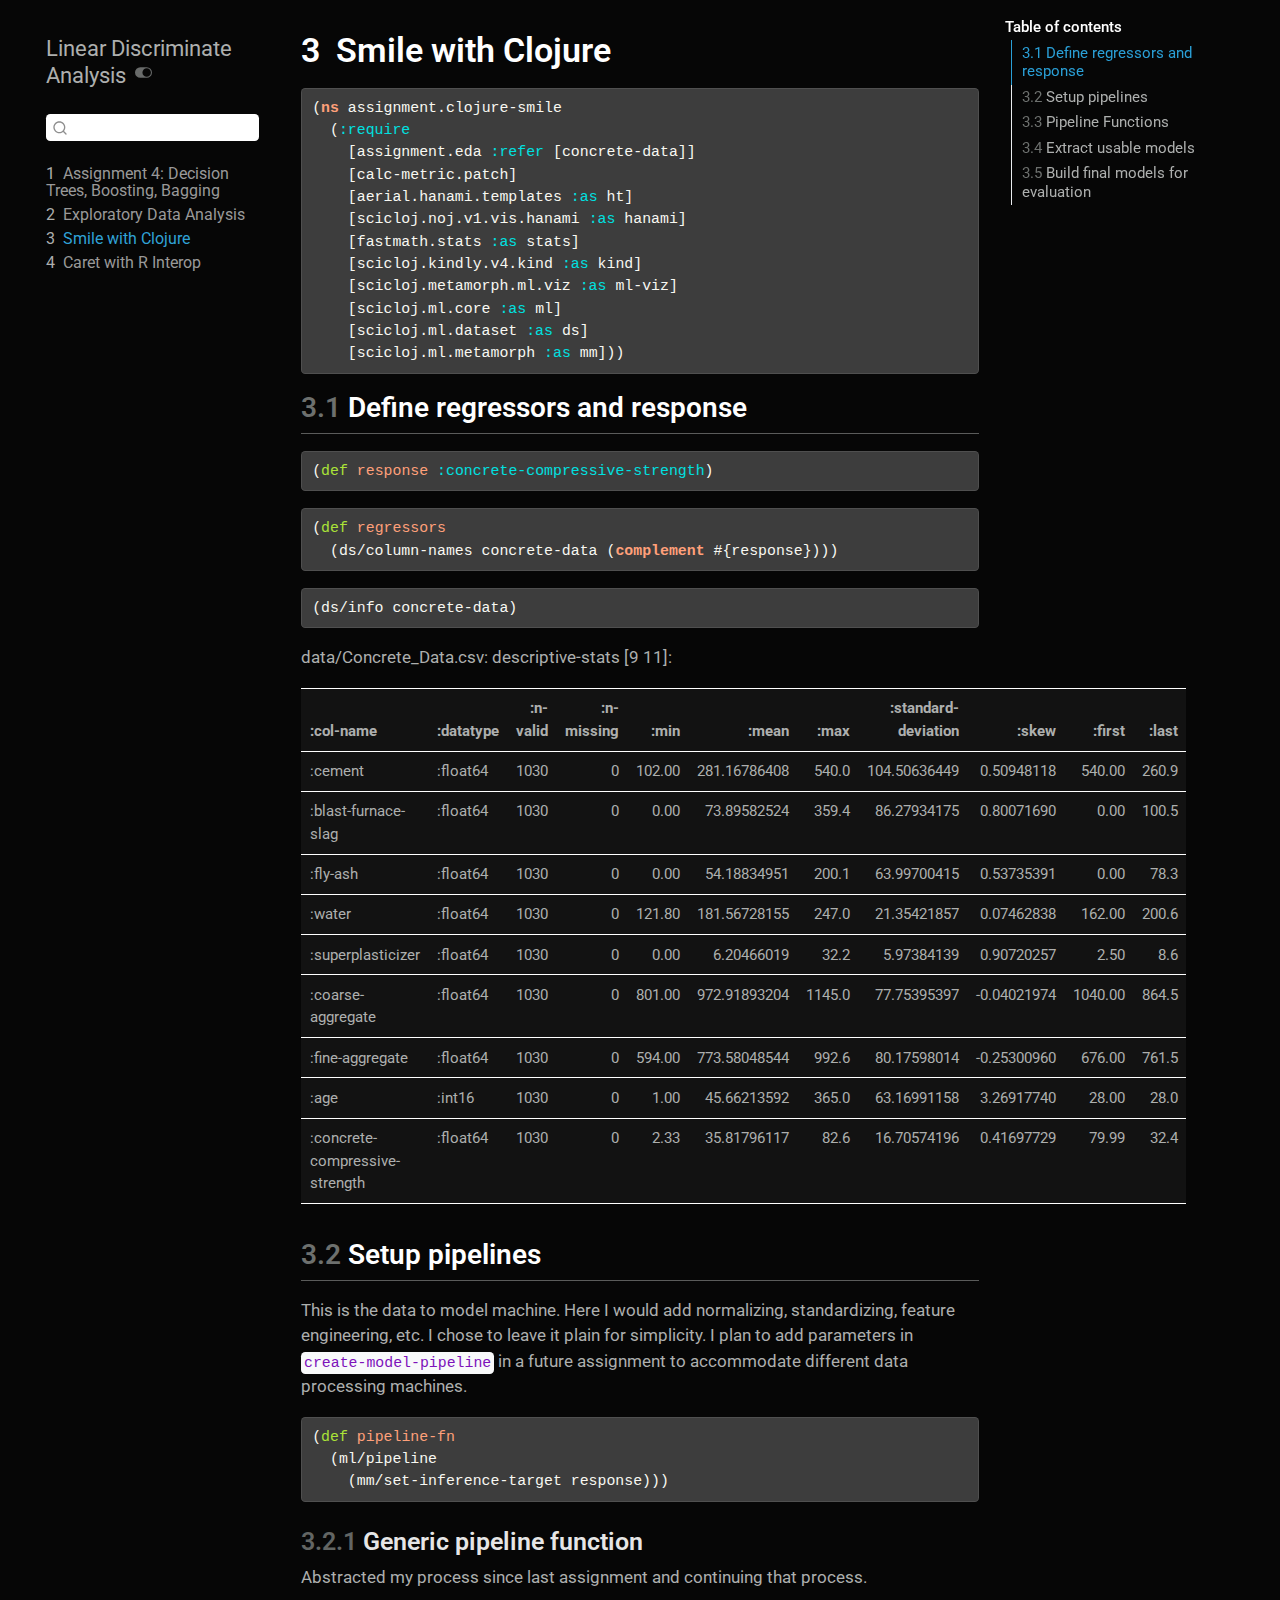
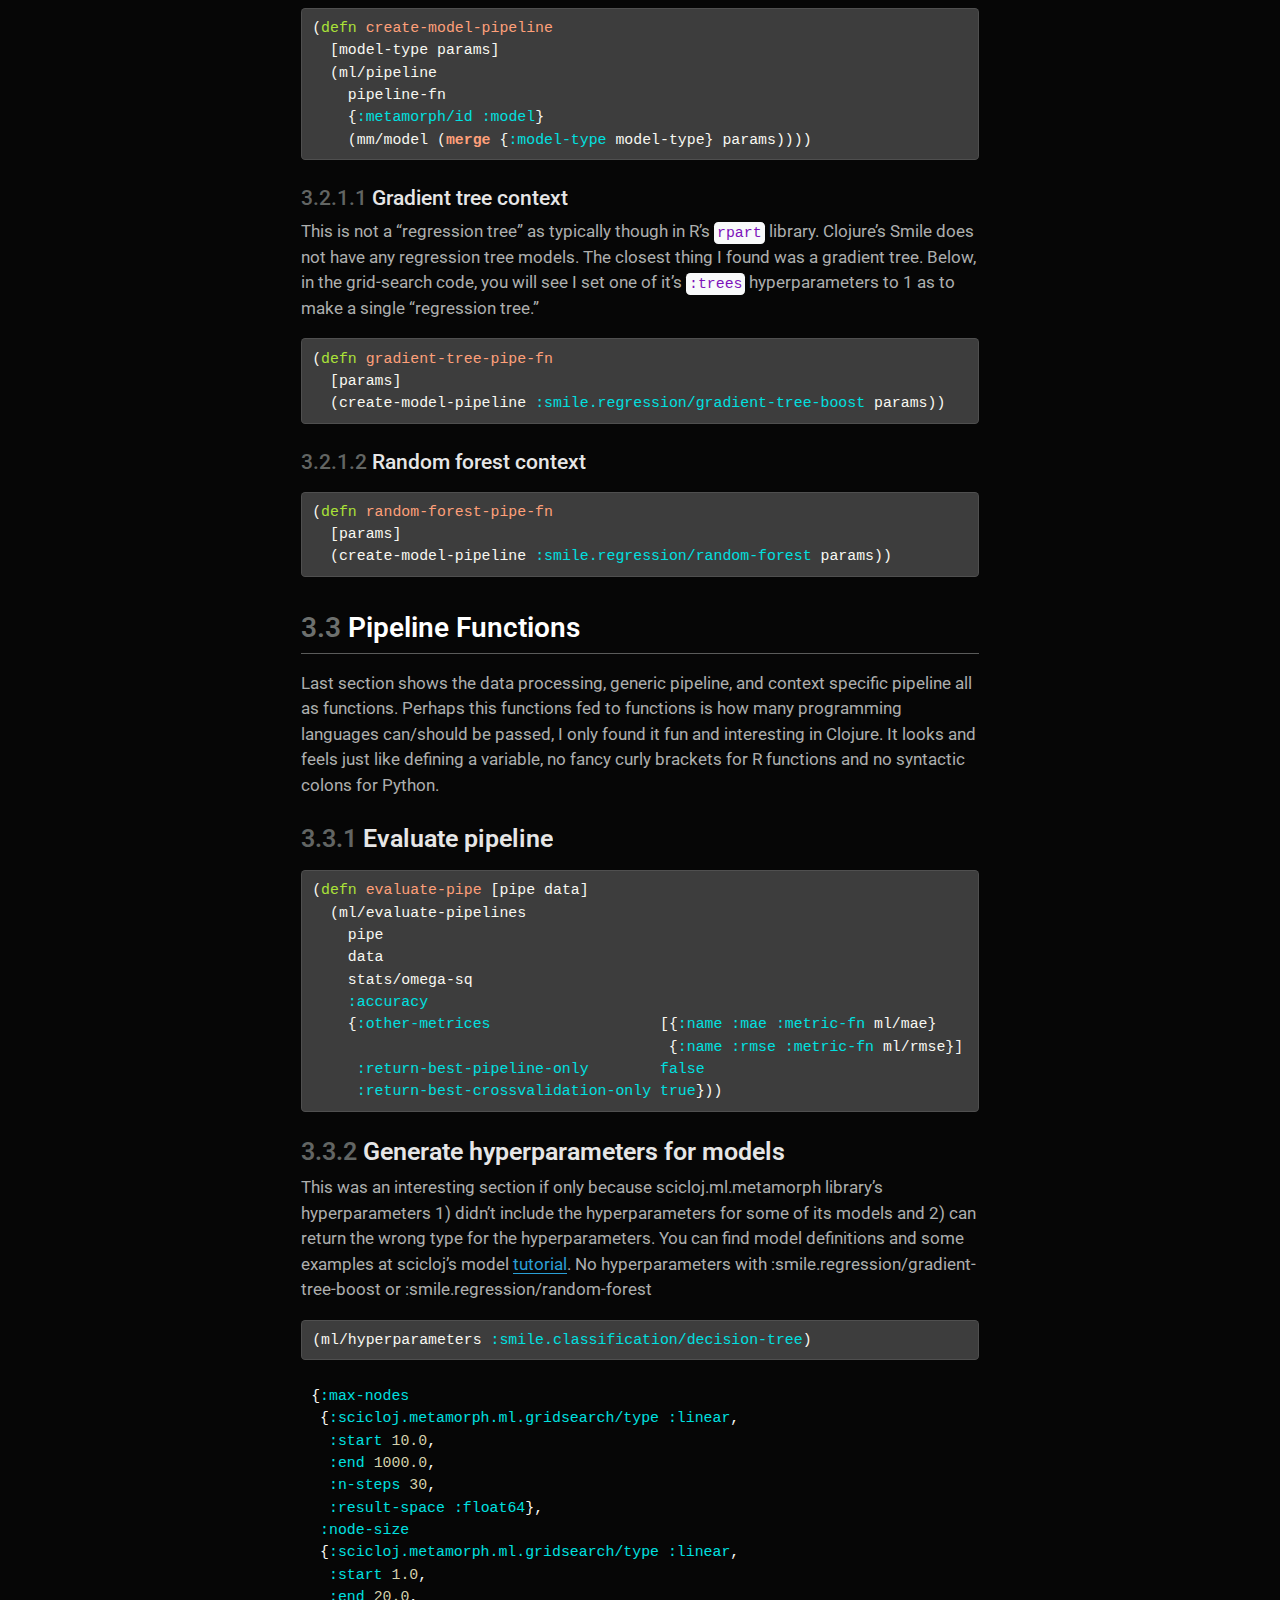
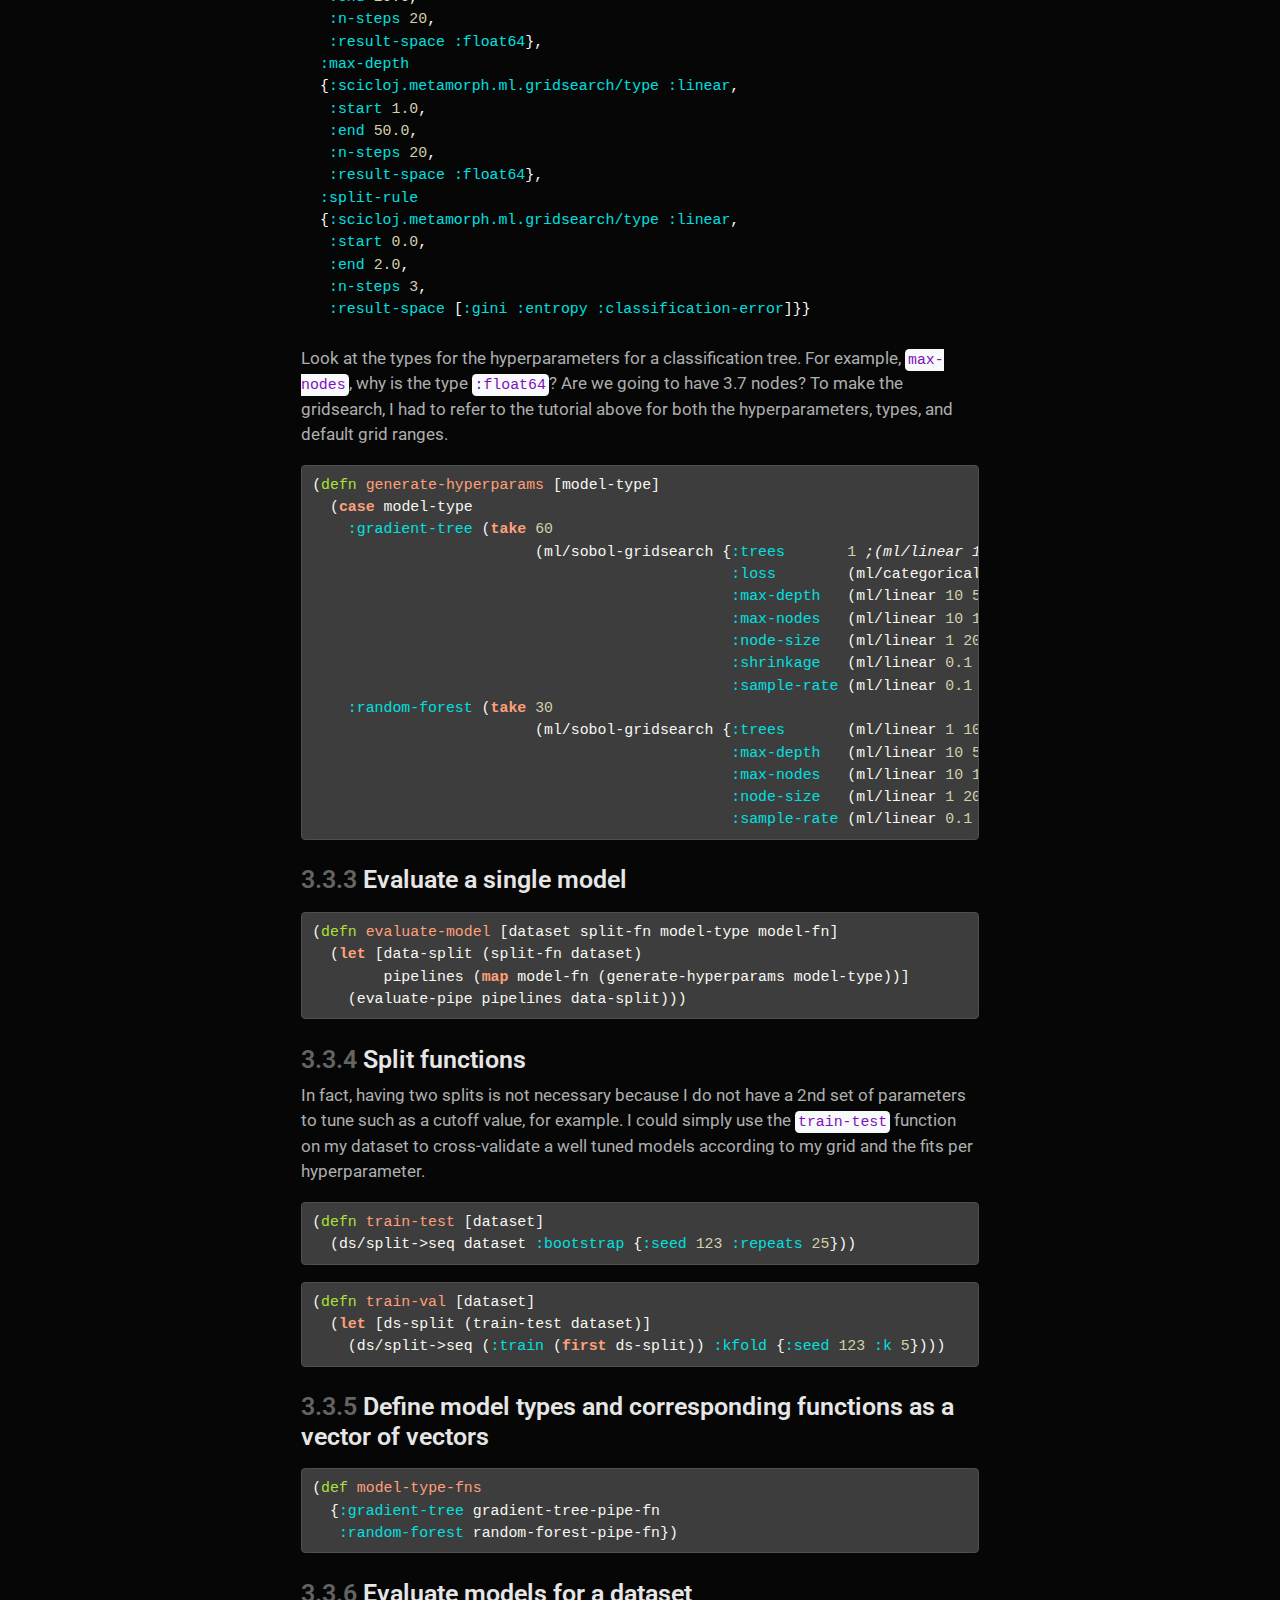
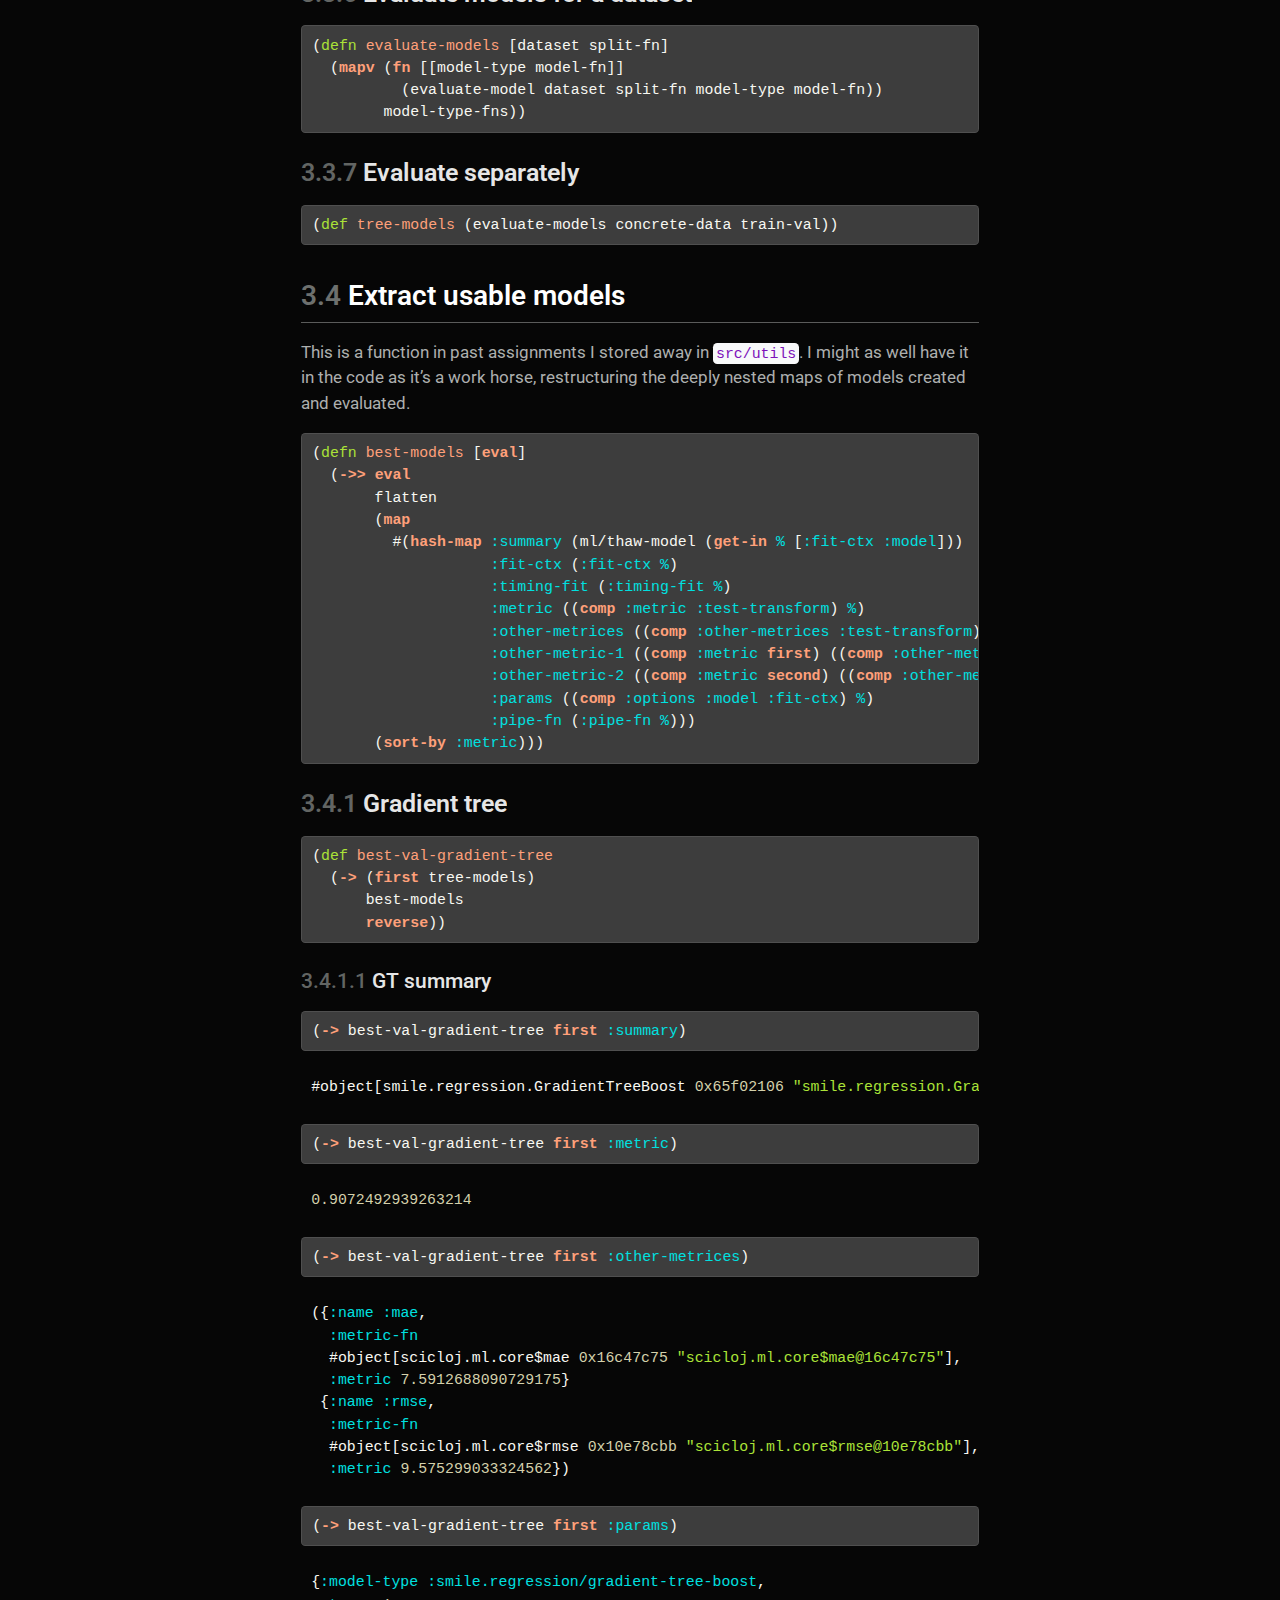
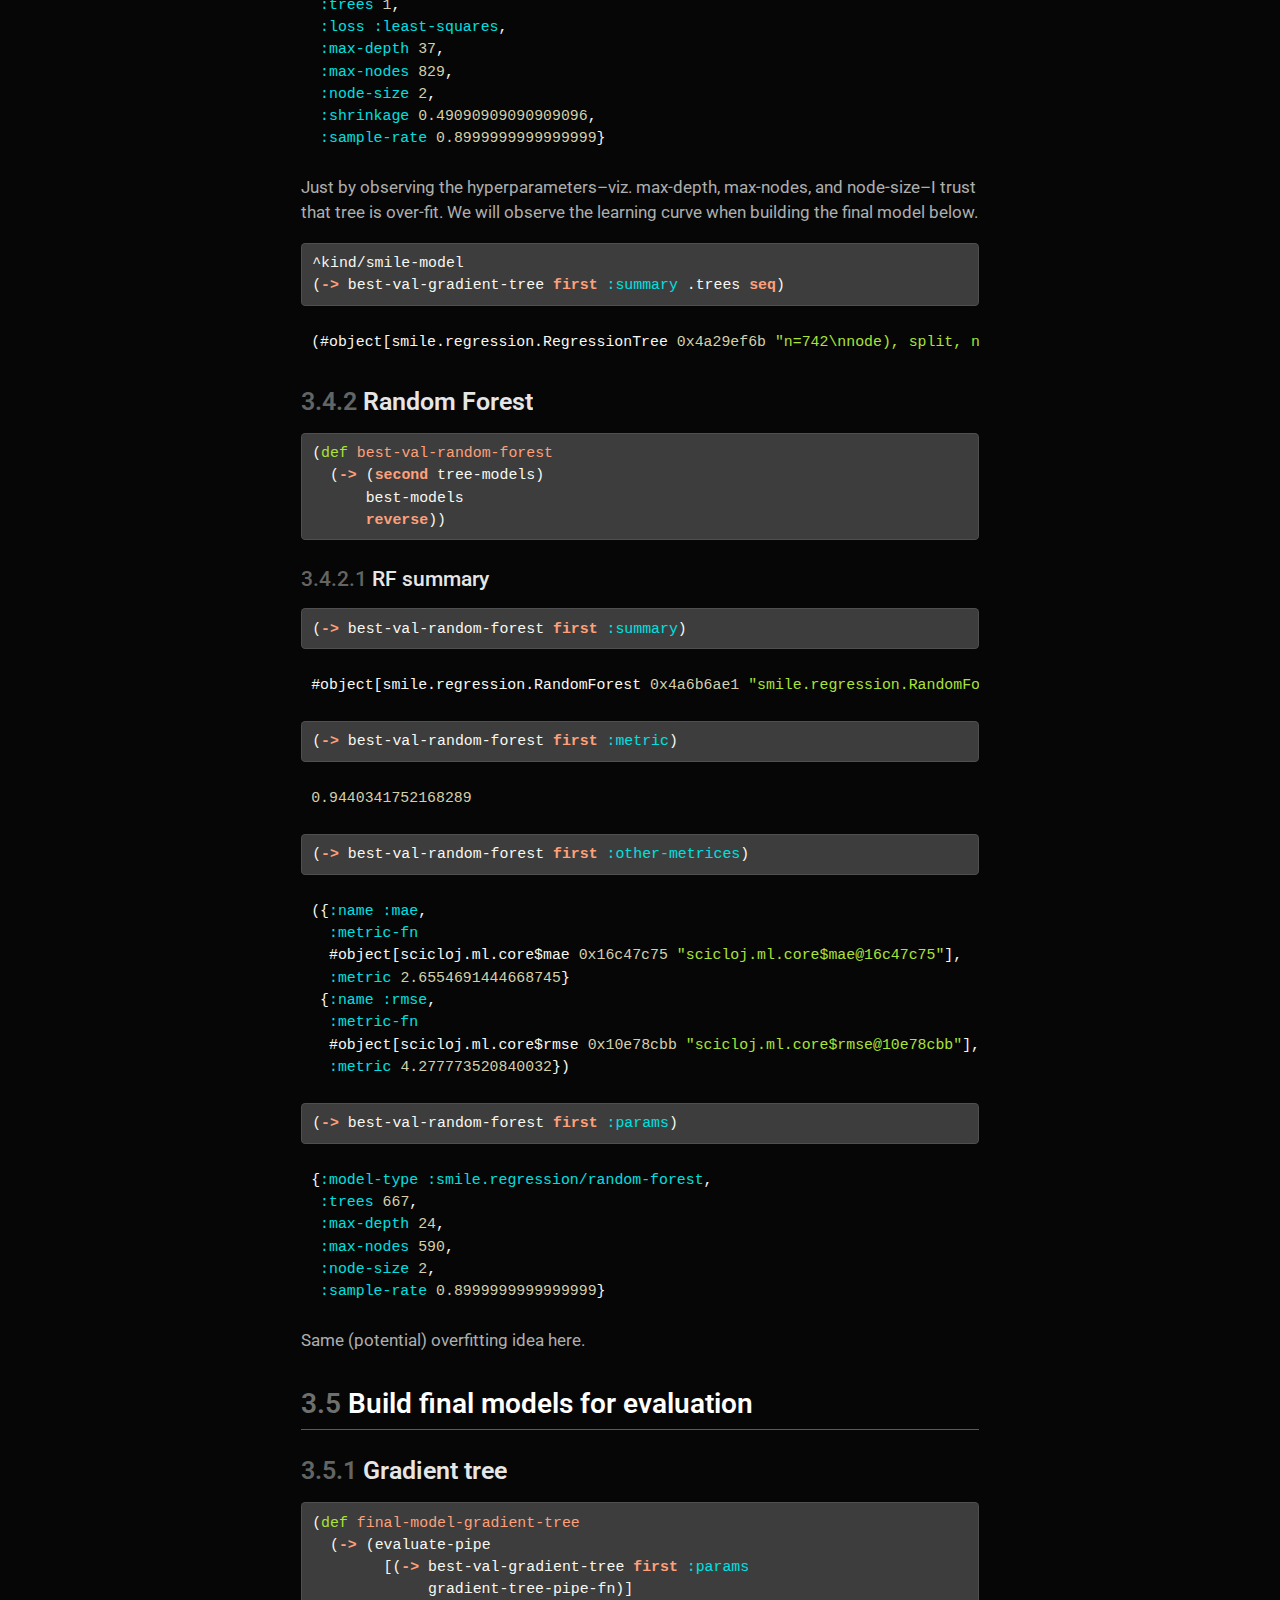
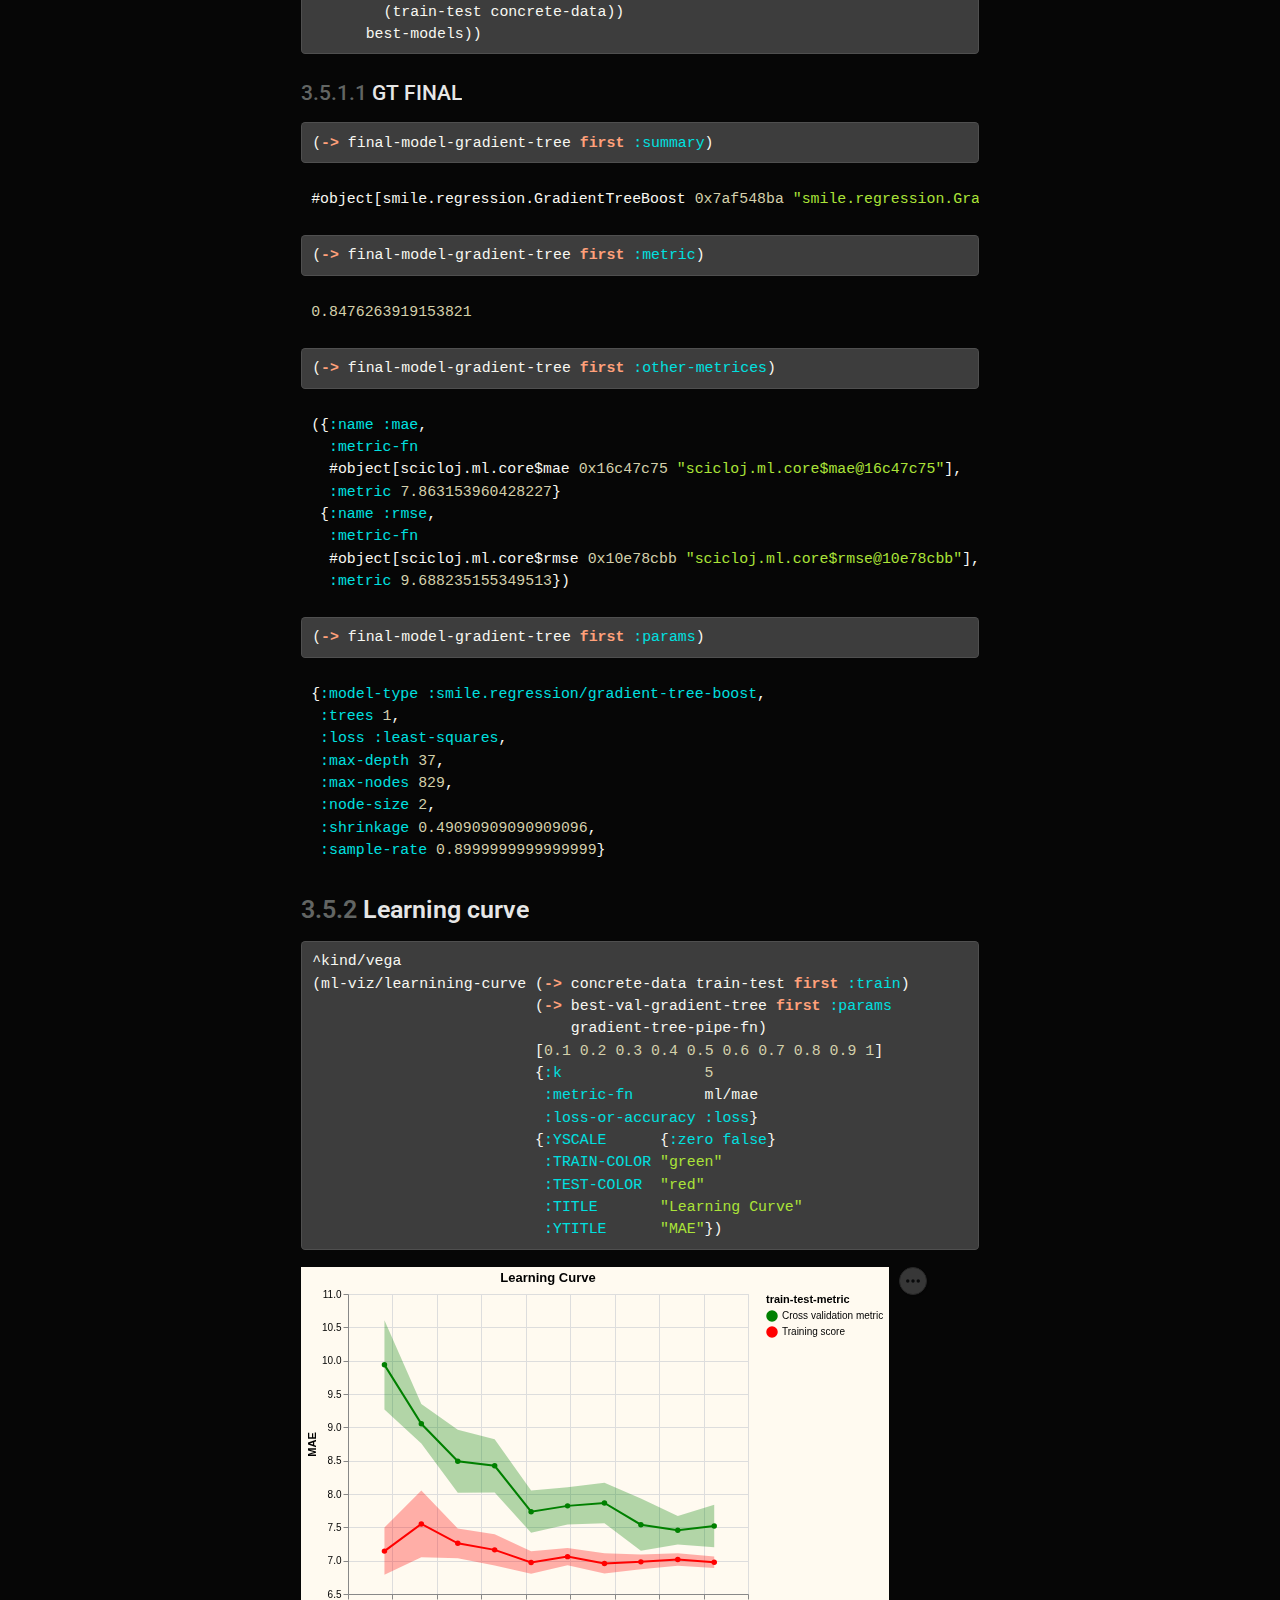
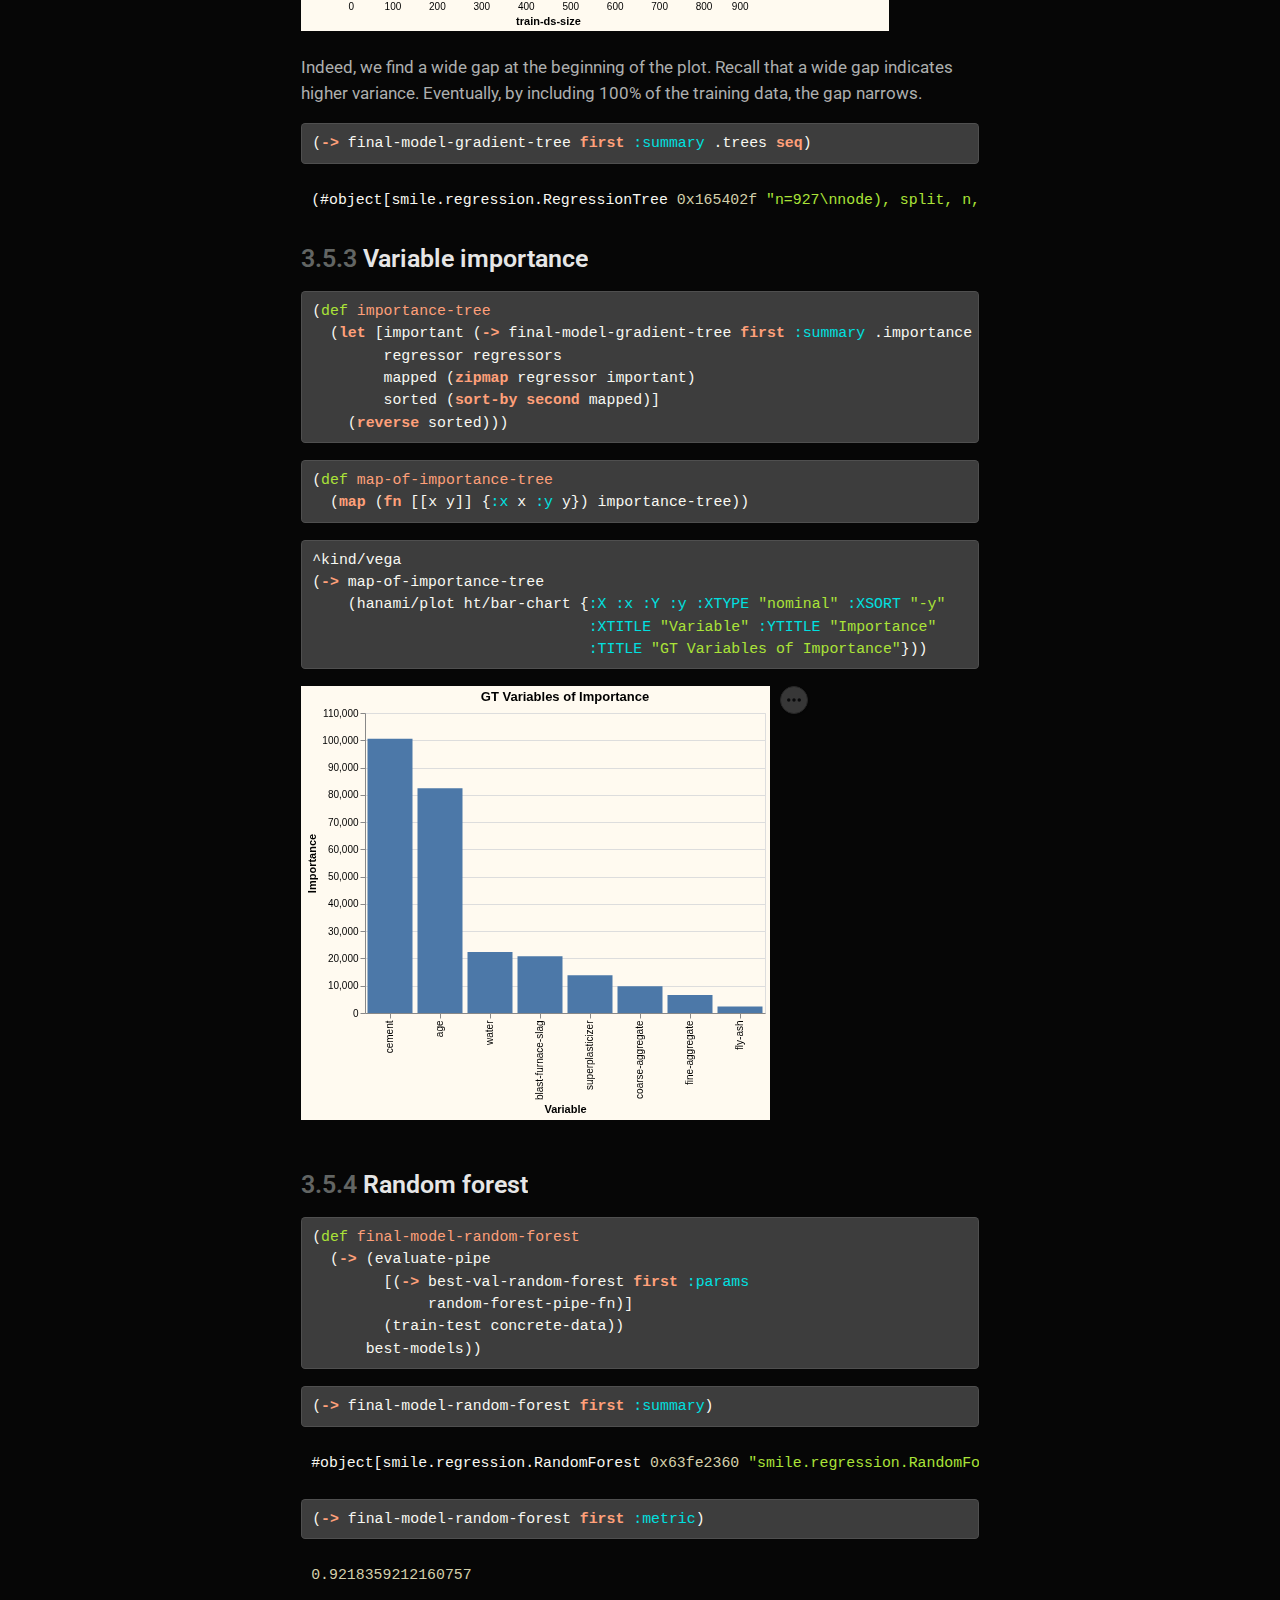
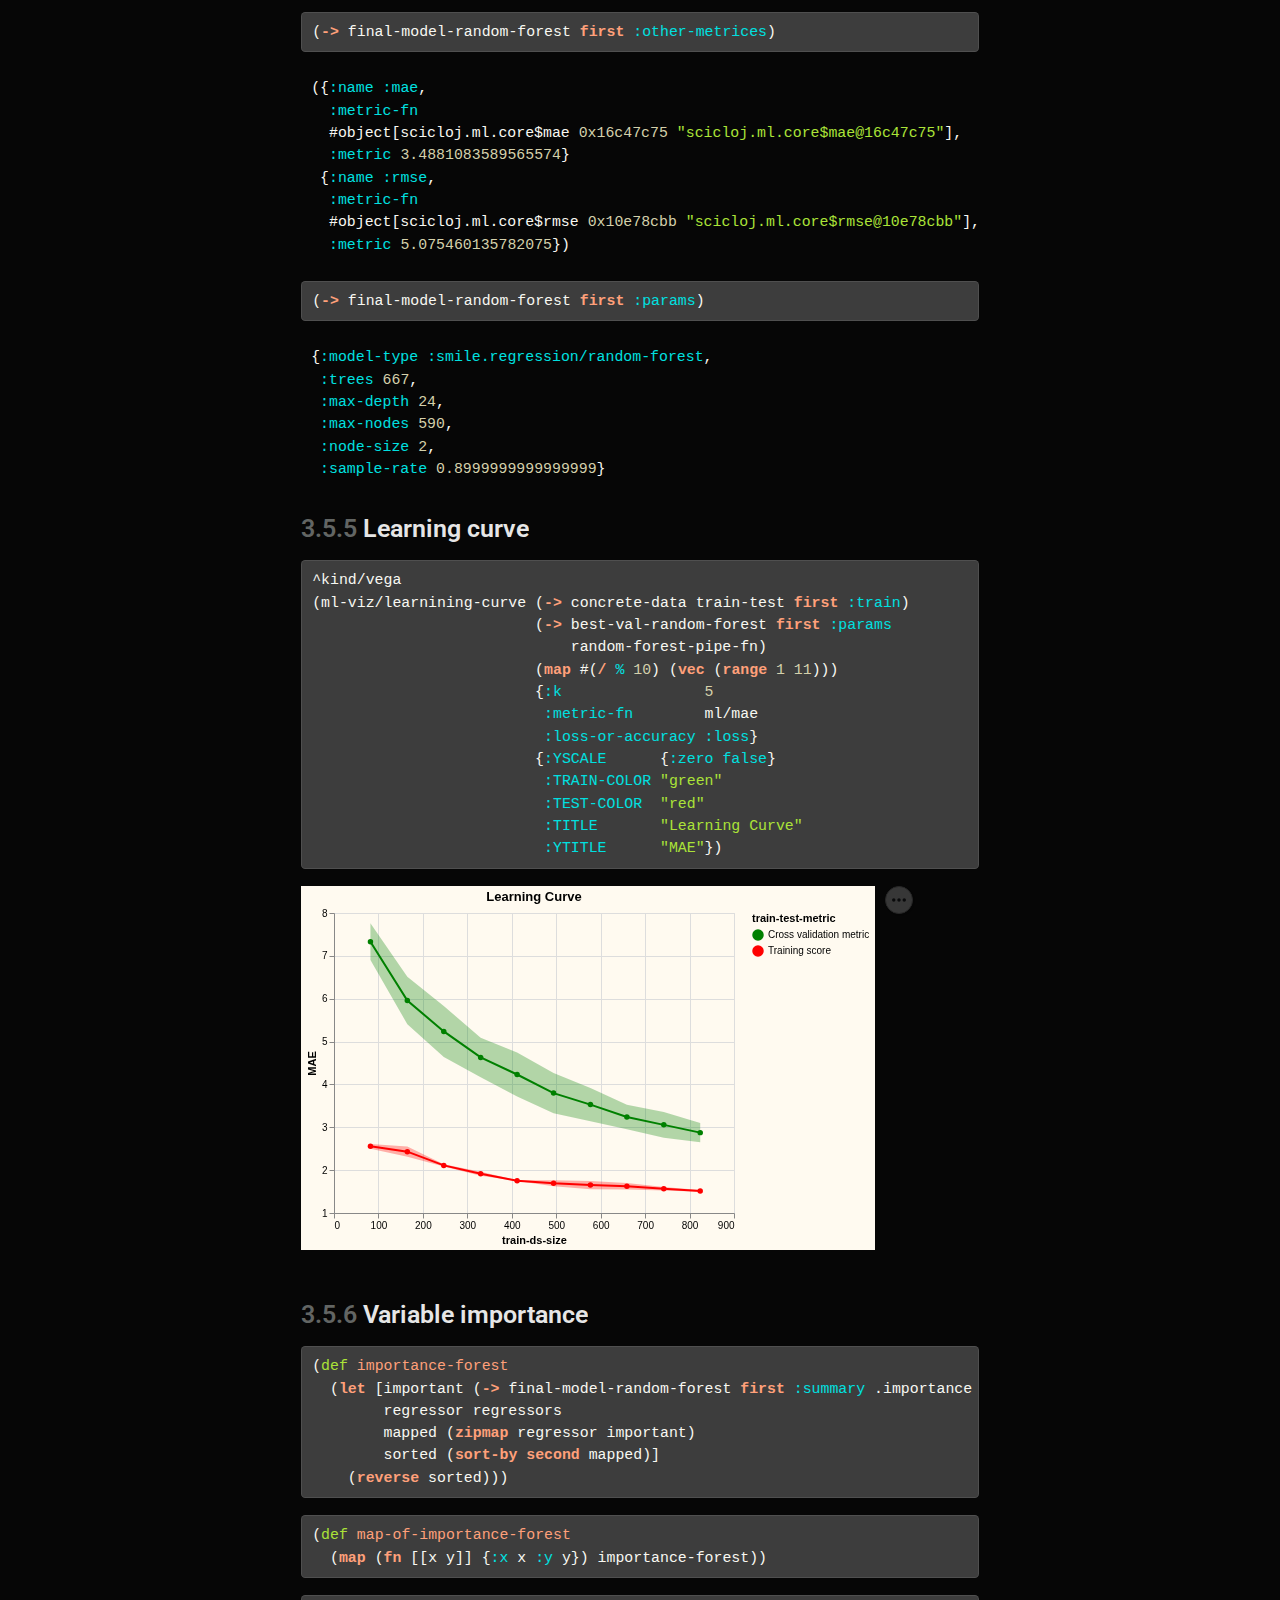
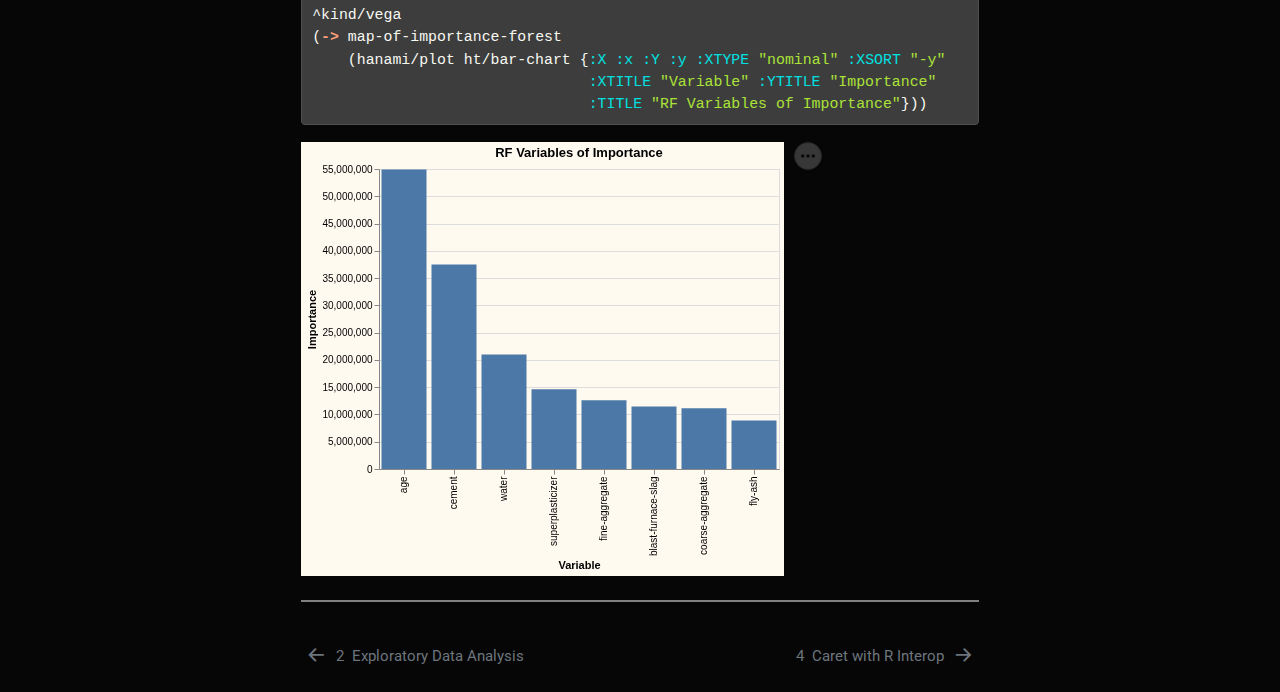
==== docs/assignment.clojure_smile.html @ fe1ca6e4 "docs" ====
<!DOCTYPE html>
<html xmlns="http://www.w3.org/1999/xhtml" lang="en" xml:lang="en"><head>

<meta charset="utf-8">
<meta name="generator" content="quarto-1.4.550">

<meta name="viewport" content="width=device-width, initial-scale=1.0, user-scalable=yes">


<title>Linear Discriminate Analysis - 3&nbsp; Smile with Clojure</title>
<style>
code{white-space: pre-wrap;}
span.smallcaps{font-variant: small-caps;}
div.columns{display: flex; gap: min(4vw, 1.5em);}
div.column{flex: auto; overflow-x: auto;}
div.hanging-indent{margin-left: 1.5em; text-indent: -1.5em;}
ul.task-list{list-style: none;}
ul.task-list li input[type="checkbox"] {
  width: 0.8em;
  margin: 0 0.8em 0.2em -1em; /* quarto-specific, see https://github.com/quarto-dev/quarto-cli/issues/4556 */ 
  vertical-align: middle;
}
/* CSS for syntax highlighting */
pre > code.sourceCode { white-space: pre; position: relative; }
pre > code.sourceCode > span { line-height: 1.25; }
pre > code.sourceCode > span:empty { height: 1.2em; }
.sourceCode { overflow: visible; }
code.sourceCode > span { color: inherit; text-decoration: inherit; }
div.sourceCode { margin: 1em 0; }
pre.sourceCode { margin: 0; }
@media screen {
div.sourceCode { overflow: auto; }
}
@media print {
pre > code.sourceCode { white-space: pre-wrap; }
pre > code.sourceCode > span { text-indent: -5em; padding-left: 5em; }
}
pre.numberSource code
  { counter-reset: source-line 0; }
pre.numberSource code > span
  { position: relative; left: -4em; counter-increment: source-line; }
pre.numberSource code > span > a:first-child::before
  { content: counter(source-line);
    position: relative; left: -1em; text-align: right; vertical-align: baseline;
    border: none; display: inline-block;
    -webkit-touch-callout: none; -webkit-user-select: none;
    -khtml-user-select: none; -moz-user-select: none;
    -ms-user-select: none; user-select: none;
    padding: 0 4px; width: 4em;
  }
pre.numberSource { margin-left: 3em;  padding-left: 4px; }
div.sourceCode
  {   }
@media screen {
pre > code.sourceCode > span > a:first-child::before { text-decoration: underline; }
}
</style>


<script src="site_libs/quarto-nav/quarto-nav.js"></script>
<script src="site_libs/quarto-nav/headroom.min.js"></script>
<script src="site_libs/clipboard/clipboard.min.js"></script>
<script src="site_libs/quarto-search/autocomplete.umd.js"></script>
<script src="site_libs/quarto-search/fuse.min.js"></script>
<script src="site_libs/quarto-search/quarto-search.js"></script>
<meta name="quarto:offset" content="./">
<link href="./assignment.r_caret.html" rel="next">
<link href="./assignment.eda.html" rel="prev">
<script src="site_libs/quarto-html/quarto.js"></script>
<script src="site_libs/quarto-html/popper.min.js"></script>
<script src="site_libs/quarto-html/tippy.umd.min.js"></script>
<script src="site_libs/quarto-html/anchor.min.js"></script>
<link href="site_libs/quarto-html/tippy.css" rel="stylesheet">
<link href="site_libs/quarto-html/quarto-syntax-highlighting.css" rel="stylesheet" class="quarto-color-scheme" id="quarto-text-highlighting-styles">
<link href="site_libs/quarto-html/quarto-syntax-highlighting-dark.css" rel="stylesheet" class="quarto-color-scheme quarto-color-alternate" id="quarto-text-highlighting-styles">
<script src="site_libs/bootstrap/bootstrap.min.js"></script>
<link href="site_libs/bootstrap/bootstrap-icons.css" rel="stylesheet">
<link href="site_libs/bootstrap/bootstrap.min.css" rel="stylesheet" class="quarto-color-scheme" id="quarto-bootstrap" data-mode="light">
<link href="site_libs/bootstrap/bootstrap-dark.min.css" rel="stylesheet" class="quarto-color-scheme quarto-color-alternate" id="quarto-bootstrap" data-mode="dark">
<script id="quarto-search-options" type="application/json">{
  "location": "sidebar",
  "copy-button": false,
  "collapse-after": 3,
  "panel-placement": "start",
  "type": "textbox",
  "limit": 50,
  "keyboard-shortcut": [
    "f",
    "/",
    "s"
  ],
  "show-item-context": false,
  "language": {
    "search-no-results-text": "No results",
    "search-matching-documents-text": "matching documents",
    "search-copy-link-title": "Copy link to search",
    "search-hide-matches-text": "Hide additional matches",
    "search-more-match-text": "more match in this document",
    "search-more-matches-text": "more matches in this document",
    "search-clear-button-title": "Clear",
    "search-text-placeholder": "",
    "search-detached-cancel-button-title": "Cancel",
    "search-submit-button-title": "Submit",
    "search-label": "Search"
  }
}</script>
<link rel="icon" href="data:,">


</head>

<body class="nav-sidebar floating">

<div id="quarto-search-results"></div>
  <header id="quarto-header" class="headroom fixed-top">
  <nav class="quarto-secondary-nav">
    <div class="container-fluid d-flex">
      <button type="button" class="quarto-btn-toggle btn" data-bs-toggle="collapse" data-bs-target=".quarto-sidebar-collapse-item" aria-controls="quarto-sidebar" aria-expanded="false" aria-label="Toggle sidebar navigation" onclick="if (window.quartoToggleHeadroom) { window.quartoToggleHeadroom(); }">
        <i class="bi bi-layout-text-sidebar-reverse"></i>
      </button>
        <nav class="quarto-page-breadcrumbs" aria-label="breadcrumb"><ol class="breadcrumb"><li class="breadcrumb-item"><a href="./assignment.clojure_smile.html"><span class="chapter-number">3</span>&nbsp; <span class="chapter-title">Smile with Clojure</span></a></li></ol></nav>
        <a class="flex-grow-1" role="button" data-bs-toggle="collapse" data-bs-target=".quarto-sidebar-collapse-item" aria-controls="quarto-sidebar" aria-expanded="false" aria-label="Toggle sidebar navigation" onclick="if (window.quartoToggleHeadroom) { window.quartoToggleHeadroom(); }">      
        </a>
      <button type="button" class="btn quarto-search-button" aria-label="" onclick="window.quartoOpenSearch();">
        <i class="bi bi-search"></i>
      </button>
    </div>
  </nav>
</header>
<!-- content -->
<div id="quarto-content" class="quarto-container page-columns page-rows-contents page-layout-article">
<!-- sidebar -->
  <nav id="quarto-sidebar" class="sidebar collapse collapse-horizontal quarto-sidebar-collapse-item sidebar-navigation floating overflow-auto">
    <div class="pt-lg-2 mt-2 text-left sidebar-header">
    <div class="sidebar-title mb-0 py-0">
      <a href="./">Linear Discriminate Analysis</a> 
        <div class="sidebar-tools-main">
  <a href="" class="quarto-color-scheme-toggle quarto-navigation-tool  px-1" onclick="window.quartoToggleColorScheme(); return false;" title="Toggle dark mode"><i class="bi"></i></a>
</div>
    </div>
      </div>
        <div class="mt-2 flex-shrink-0 align-items-center">
        <div class="sidebar-search">
        <div id="quarto-search" class="" title="Search"></div>
        </div>
        </div>
    <div class="sidebar-menu-container"> 
    <ul class="list-unstyled mt-1">
        <li class="sidebar-item">
  <div class="sidebar-item-container"> 
  <a href="./index.html" class="sidebar-item-text sidebar-link">
 <span class="menu-text"><span class="chapter-number">1</span>&nbsp; <span class="chapter-title">Assignment 4: Decision Trees, Boosting, Bagging</span></span></a>
  </div>
</li>
        <li class="sidebar-item">
  <div class="sidebar-item-container"> 
  <a href="./assignment.eda.html" class="sidebar-item-text sidebar-link">
 <span class="menu-text"><span class="chapter-number">2</span>&nbsp; <span class="chapter-title">Exploratory Data Analysis</span></span></a>
  </div>
</li>
        <li class="sidebar-item">
  <div class="sidebar-item-container"> 
  <a href="./assignment.clojure_smile.html" class="sidebar-item-text sidebar-link active">
 <span class="menu-text"><span class="chapter-number">3</span>&nbsp; <span class="chapter-title">Smile with Clojure</span></span></a>
  </div>
</li>
        <li class="sidebar-item">
  <div class="sidebar-item-container"> 
  <a href="./assignment.r_caret.html" class="sidebar-item-text sidebar-link">
 <span class="menu-text"><span class="chapter-number">4</span>&nbsp; <span class="chapter-title">Caret with R Interop</span></span></a>
  </div>
</li>
    </ul>
    </div>
</nav>
<div id="quarto-sidebar-glass" class="quarto-sidebar-collapse-item" data-bs-toggle="collapse" data-bs-target=".quarto-sidebar-collapse-item"></div>
<!-- margin-sidebar -->
    <div id="quarto-margin-sidebar" class="sidebar margin-sidebar">
        <nav id="TOC" role="doc-toc" class="toc-active">
    <h2 id="toc-title">Table of contents</h2>
   
  <ul>
  <li><a href="#define-regressors-and-response" id="toc-define-regressors-and-response" class="nav-link active" data-scroll-target="#define-regressors-and-response"><span class="header-section-number">3.1</span> Define regressors and response</a></li>
  <li><a href="#setup-pipelines" id="toc-setup-pipelines" class="nav-link" data-scroll-target="#setup-pipelines"><span class="header-section-number">3.2</span> Setup pipelines</a>
  <ul>
  <li><a href="#generic-pipeline-function" id="toc-generic-pipeline-function" class="nav-link" data-scroll-target="#generic-pipeline-function"><span class="header-section-number">3.2.1</span> Generic pipeline function</a>
  <ul class="collapse">
  <li><a href="#gradient-tree-context" id="toc-gradient-tree-context" class="nav-link" data-scroll-target="#gradient-tree-context"><span class="header-section-number">3.2.1.1</span> Gradient tree context</a></li>
  <li><a href="#random-forest-context" id="toc-random-forest-context" class="nav-link" data-scroll-target="#random-forest-context"><span class="header-section-number">3.2.1.2</span> Random forest context</a></li>
  </ul></li>
  </ul></li>
  <li><a href="#pipeline-functions" id="toc-pipeline-functions" class="nav-link" data-scroll-target="#pipeline-functions"><span class="header-section-number">3.3</span> Pipeline Functions</a>
  <ul>
  <li><a href="#evaluate-pipeline" id="toc-evaluate-pipeline" class="nav-link" data-scroll-target="#evaluate-pipeline"><span class="header-section-number">3.3.1</span> Evaluate pipeline</a></li>
  <li><a href="#generate-hyperparameters-for-models" id="toc-generate-hyperparameters-for-models" class="nav-link" data-scroll-target="#generate-hyperparameters-for-models"><span class="header-section-number">3.3.2</span> Generate hyperparameters for models</a></li>
  <li><a href="#evaluate-a-single-model" id="toc-evaluate-a-single-model" class="nav-link" data-scroll-target="#evaluate-a-single-model"><span class="header-section-number">3.3.3</span> Evaluate a single model</a></li>
  <li><a href="#split-functions" id="toc-split-functions" class="nav-link" data-scroll-target="#split-functions"><span class="header-section-number">3.3.4</span> Split functions</a></li>
  <li><a href="#define-model-types-and-corresponding-functions-as-a-vector-of-vectors" id="toc-define-model-types-and-corresponding-functions-as-a-vector-of-vectors" class="nav-link" data-scroll-target="#define-model-types-and-corresponding-functions-as-a-vector-of-vectors"><span class="header-section-number">3.3.5</span> Define model types and corresponding functions as a vector of vectors</a></li>
  <li><a href="#evaluate-models-for-a-dataset" id="toc-evaluate-models-for-a-dataset" class="nav-link" data-scroll-target="#evaluate-models-for-a-dataset"><span class="header-section-number">3.3.6</span> Evaluate models for a dataset</a></li>
  <li><a href="#evaluate-separately" id="toc-evaluate-separately" class="nav-link" data-scroll-target="#evaluate-separately"><span class="header-section-number">3.3.7</span> Evaluate separately</a></li>
  </ul></li>
  <li><a href="#extract-usable-models" id="toc-extract-usable-models" class="nav-link" data-scroll-target="#extract-usable-models"><span class="header-section-number">3.4</span> Extract usable models</a>
  <ul>
  <li><a href="#gradient-tree" id="toc-gradient-tree" class="nav-link" data-scroll-target="#gradient-tree"><span class="header-section-number">3.4.1</span> Gradient tree</a>
  <ul class="collapse">
  <li><a href="#gt-summary" id="toc-gt-summary" class="nav-link" data-scroll-target="#gt-summary"><span class="header-section-number">3.4.1.1</span> GT summary</a></li>
  </ul></li>
  <li><a href="#random-forest" id="toc-random-forest" class="nav-link" data-scroll-target="#random-forest"><span class="header-section-number">3.4.2</span> Random Forest</a>
  <ul class="collapse">
  <li><a href="#rf-summary" id="toc-rf-summary" class="nav-link" data-scroll-target="#rf-summary"><span class="header-section-number">3.4.2.1</span> RF summary</a></li>
  </ul></li>
  </ul></li>
  <li><a href="#build-final-models-for-evaluation" id="toc-build-final-models-for-evaluation" class="nav-link" data-scroll-target="#build-final-models-for-evaluation"><span class="header-section-number">3.5</span> Build final models for evaluation</a>
  <ul>
  <li><a href="#gradient-tree-1" id="toc-gradient-tree-1" class="nav-link" data-scroll-target="#gradient-tree-1"><span class="header-section-number">3.5.1</span> Gradient tree</a>
  <ul class="collapse">
  <li><a href="#gt-final" id="toc-gt-final" class="nav-link" data-scroll-target="#gt-final"><span class="header-section-number">3.5.1.1</span> GT FINAL</a></li>
  </ul></li>
  <li><a href="#learning-curve" id="toc-learning-curve" class="nav-link" data-scroll-target="#learning-curve"><span class="header-section-number">3.5.2</span> Learning curve</a></li>
  <li><a href="#variable-importance" id="toc-variable-importance" class="nav-link" data-scroll-target="#variable-importance"><span class="header-section-number">3.5.3</span> Variable importance</a></li>
  <li><a href="#random-forest-1" id="toc-random-forest-1" class="nav-link" data-scroll-target="#random-forest-1"><span class="header-section-number">3.5.4</span> Random forest</a></li>
  <li><a href="#learning-curve-1" id="toc-learning-curve-1" class="nav-link" data-scroll-target="#learning-curve-1"><span class="header-section-number">3.5.5</span> Learning curve</a></li>
  <li><a href="#variable-importance-1" id="toc-variable-importance-1" class="nav-link" data-scroll-target="#variable-importance-1"><span class="header-section-number">3.5.6</span> Variable importance</a></li>
  </ul></li>
  </ul>
</nav>
    </div>
<!-- main -->
<main class="content" id="quarto-document-content">

<header id="title-block-header" class="quarto-title-block default">
<div class="quarto-title">
<h1 class="title"><span class="chapter-number">3</span>&nbsp; <span class="chapter-title">Smile with Clojure</span></h1>
</div>



<div class="quarto-title-meta">

    
  
    
  </div>
  


</header>


<style></style>
<style>.printedClojure .sourceCode {
  background-color: transparent;
  border-style: none;
}
</style>
<script src="assignment.clojure_smile_files/md-default0.js" type="text/javascript"></script>
<script src="assignment.clojure_smile_files/md-default1.js" type="text/javascript"></script>
<script src="assignment.clojure_smile_files/vega2.js" type="text/javascript"></script>
<script src="assignment.clojure_smile_files/vega3.js" type="text/javascript"></script>
<script src="assignment.clojure_smile_files/vega4.js" type="text/javascript"></script>
<div class="sourceClojure">
<div class="sourceCode" id="cb1"><pre class="sourceCode clojure code-with-copy"><code class="sourceCode clojure"><span id="cb1-1"><a href="#cb1-1" aria-hidden="true" tabindex="-1"></a>(<span class="kw">ns</span> assignment.clojure-smile</span>
<span id="cb1-2"><a href="#cb1-2" aria-hidden="true" tabindex="-1"></a>  (<span class="at">:require</span></span>
<span id="cb1-3"><a href="#cb1-3" aria-hidden="true" tabindex="-1"></a>    [assignment.eda <span class="at">:refer</span> [concrete-data]]</span>
<span id="cb1-4"><a href="#cb1-4" aria-hidden="true" tabindex="-1"></a>    [calc-metric.patch]</span>
<span id="cb1-5"><a href="#cb1-5" aria-hidden="true" tabindex="-1"></a>    [aerial.hanami.templates <span class="at">:as</span> ht]</span>
<span id="cb1-6"><a href="#cb1-6" aria-hidden="true" tabindex="-1"></a>    [scicloj.noj.v1.vis.hanami <span class="at">:as</span> hanami]</span>
<span id="cb1-7"><a href="#cb1-7" aria-hidden="true" tabindex="-1"></a>    [fastmath.stats <span class="at">:as</span> stats]</span>
<span id="cb1-8"><a href="#cb1-8" aria-hidden="true" tabindex="-1"></a>    [scicloj.kindly.v4.kind <span class="at">:as</span> kind]</span>
<span id="cb1-9"><a href="#cb1-9" aria-hidden="true" tabindex="-1"></a>    [scicloj.metamorph.ml.viz <span class="at">:as</span> ml-viz]</span>
<span id="cb1-10"><a href="#cb1-10" aria-hidden="true" tabindex="-1"></a>    [scicloj.ml.core <span class="at">:as</span> ml]</span>
<span id="cb1-11"><a href="#cb1-11" aria-hidden="true" tabindex="-1"></a>    [scicloj.ml.dataset <span class="at">:as</span> ds]</span>
<span id="cb1-12"><a href="#cb1-12" aria-hidden="true" tabindex="-1"></a>    [scicloj.ml.metamorph <span class="at">:as</span> mm]))</span></code><button title="Copy to Clipboard" class="code-copy-button"><i class="bi"></i></button></pre></div>
</div>
<section id="define-regressors-and-response" class="level2" data-number="3.1">
<h2 data-number="3.1" class="anchored" data-anchor-id="define-regressors-and-response"><span class="header-section-number">3.1</span> Define regressors and response</h2>
<div class="sourceClojure">
<div class="sourceCode" id="cb2"><pre class="sourceCode clojure code-with-copy"><code class="sourceCode clojure"><span id="cb2-1"><a href="#cb2-1" aria-hidden="true" tabindex="-1"></a>(<span class="bu">def</span><span class="fu"> response </span><span class="at">:concrete-compressive-strength</span>)</span></code><button title="Copy to Clipboard" class="code-copy-button"><i class="bi"></i></button></pre></div>
</div>
<div class="sourceClojure">
<div class="sourceCode" id="cb3"><pre class="sourceCode clojure code-with-copy"><code class="sourceCode clojure"><span id="cb3-1"><a href="#cb3-1" aria-hidden="true" tabindex="-1"></a>(<span class="bu">def</span><span class="fu"> regressors</span></span>
<span id="cb3-2"><a href="#cb3-2" aria-hidden="true" tabindex="-1"></a>  (ds/column-names concrete-data (<span class="kw">complement</span> #{response})))</span></code><button title="Copy to Clipboard" class="code-copy-button"><i class="bi"></i></button></pre></div>
</div>
<div class="sourceClojure">
<div class="sourceCode" id="cb4"><pre class="sourceCode clojure code-with-copy"><code class="sourceCode clojure"><span id="cb4-1"><a href="#cb4-1" aria-hidden="true" tabindex="-1"></a>(ds/info concrete-data)</span></code><button title="Copy to Clipboard" class="code-copy-button"><i class="bi"></i></button></pre></div>
</div>
<p>data/Concrete_Data.csv: descriptive-stats [9 11]:</p>
<table class="table">
<colgroup>
<col style="width: 22%">
<col style="width: 7%">
<col style="width: 6%">
<col style="width: 8%">
<col style="width: 5%">
<col style="width: 9%">
<col style="width: 5%">
<col style="width: 14%">
<col style="width: 8%">
<col style="width: 6%">
<col style="width: 4%">
</colgroup>
<thead>
<tr class="header">
<th>:col-name</th>
<th>:datatype</th>
<th style="text-align: right;">:n-valid</th>
<th style="text-align: right;">:n-missing</th>
<th style="text-align: right;">:min</th>
<th style="text-align: right;">:mean</th>
<th style="text-align: right;">:max</th>
<th style="text-align: right;">:standard-deviation</th>
<th style="text-align: right;">:skew</th>
<th style="text-align: right;">:first</th>
<th style="text-align: right;">:last</th>
</tr>
</thead>
<tbody>
<tr class="odd">
<td>:cement</td>
<td>:float64</td>
<td style="text-align: right;">1030</td>
<td style="text-align: right;">0</td>
<td style="text-align: right;">102.00</td>
<td style="text-align: right;">281.16786408</td>
<td style="text-align: right;">540.0</td>
<td style="text-align: right;">104.50636449</td>
<td style="text-align: right;">0.50948118</td>
<td style="text-align: right;">540.00</td>
<td style="text-align: right;">260.9</td>
</tr>
<tr class="even">
<td>:blast-furnace-slag</td>
<td>:float64</td>
<td style="text-align: right;">1030</td>
<td style="text-align: right;">0</td>
<td style="text-align: right;">0.00</td>
<td style="text-align: right;">73.89582524</td>
<td style="text-align: right;">359.4</td>
<td style="text-align: right;">86.27934175</td>
<td style="text-align: right;">0.80071690</td>
<td style="text-align: right;">0.00</td>
<td style="text-align: right;">100.5</td>
</tr>
<tr class="odd">
<td>:fly-ash</td>
<td>:float64</td>
<td style="text-align: right;">1030</td>
<td style="text-align: right;">0</td>
<td style="text-align: right;">0.00</td>
<td style="text-align: right;">54.18834951</td>
<td style="text-align: right;">200.1</td>
<td style="text-align: right;">63.99700415</td>
<td style="text-align: right;">0.53735391</td>
<td style="text-align: right;">0.00</td>
<td style="text-align: right;">78.3</td>
</tr>
<tr class="even">
<td>:water</td>
<td>:float64</td>
<td style="text-align: right;">1030</td>
<td style="text-align: right;">0</td>
<td style="text-align: right;">121.80</td>
<td style="text-align: right;">181.56728155</td>
<td style="text-align: right;">247.0</td>
<td style="text-align: right;">21.35421857</td>
<td style="text-align: right;">0.07462838</td>
<td style="text-align: right;">162.00</td>
<td style="text-align: right;">200.6</td>
</tr>
<tr class="odd">
<td>:superplasticizer</td>
<td>:float64</td>
<td style="text-align: right;">1030</td>
<td style="text-align: right;">0</td>
<td style="text-align: right;">0.00</td>
<td style="text-align: right;">6.20466019</td>
<td style="text-align: right;">32.2</td>
<td style="text-align: right;">5.97384139</td>
<td style="text-align: right;">0.90720257</td>
<td style="text-align: right;">2.50</td>
<td style="text-align: right;">8.6</td>
</tr>
<tr class="even">
<td>:coarse-aggregate</td>
<td>:float64</td>
<td style="text-align: right;">1030</td>
<td style="text-align: right;">0</td>
<td style="text-align: right;">801.00</td>
<td style="text-align: right;">972.91893204</td>
<td style="text-align: right;">1145.0</td>
<td style="text-align: right;">77.75395397</td>
<td style="text-align: right;">-0.04021974</td>
<td style="text-align: right;">1040.00</td>
<td style="text-align: right;">864.5</td>
</tr>
<tr class="odd">
<td>:fine-aggregate</td>
<td>:float64</td>
<td style="text-align: right;">1030</td>
<td style="text-align: right;">0</td>
<td style="text-align: right;">594.00</td>
<td style="text-align: right;">773.58048544</td>
<td style="text-align: right;">992.6</td>
<td style="text-align: right;">80.17598014</td>
<td style="text-align: right;">-0.25300960</td>
<td style="text-align: right;">676.00</td>
<td style="text-align: right;">761.5</td>
</tr>
<tr class="even">
<td>:age</td>
<td>:int16</td>
<td style="text-align: right;">1030</td>
<td style="text-align: right;">0</td>
<td style="text-align: right;">1.00</td>
<td style="text-align: right;">45.66213592</td>
<td style="text-align: right;">365.0</td>
<td style="text-align: right;">63.16991158</td>
<td style="text-align: right;">3.26917740</td>
<td style="text-align: right;">28.00</td>
<td style="text-align: right;">28.0</td>
</tr>
<tr class="odd">
<td>:concrete-compressive-strength</td>
<td>:float64</td>
<td style="text-align: right;">1030</td>
<td style="text-align: right;">0</td>
<td style="text-align: right;">2.33</td>
<td style="text-align: right;">35.81796117</td>
<td style="text-align: right;">82.6</td>
<td style="text-align: right;">16.70574196</td>
<td style="text-align: right;">0.41697729</td>
<td style="text-align: right;">79.99</td>
<td style="text-align: right;">32.4</td>
</tr>
</tbody>
</table>
</section>
<section id="setup-pipelines" class="level2" data-number="3.2">
<h2 data-number="3.2" class="anchored" data-anchor-id="setup-pipelines"><span class="header-section-number">3.2</span> Setup pipelines</h2>
<p>This is the data to model machine. Here I would add normalizing, standardizing, feature engineering, etc. I chose to leave it plain for simplicity. I plan to add parameters in <code>create-model-pipeline</code> in a future assignment to accommodate different data processing machines.</p>
<div class="sourceClojure">
<div class="sourceCode" id="cb5"><pre class="sourceCode clojure code-with-copy"><code class="sourceCode clojure"><span id="cb5-1"><a href="#cb5-1" aria-hidden="true" tabindex="-1"></a>(<span class="bu">def</span><span class="fu"> pipeline-fn</span></span>
<span id="cb5-2"><a href="#cb5-2" aria-hidden="true" tabindex="-1"></a>  (ml/pipeline</span>
<span id="cb5-3"><a href="#cb5-3" aria-hidden="true" tabindex="-1"></a>    (mm/set-inference-target response)))</span></code><button title="Copy to Clipboard" class="code-copy-button"><i class="bi"></i></button></pre></div>
</div>
<section id="generic-pipeline-function" class="level3" data-number="3.2.1">
<h3 data-number="3.2.1" class="anchored" data-anchor-id="generic-pipeline-function"><span class="header-section-number">3.2.1</span> Generic pipeline function</h3>
<p>Abstracted my process since last assignment and continuing that process.</p>
<div class="sourceClojure">
<div class="sourceCode" id="cb6"><pre class="sourceCode clojure code-with-copy"><code class="sourceCode clojure"><span id="cb6-1"><a href="#cb6-1" aria-hidden="true" tabindex="-1"></a>(<span class="bu">defn</span><span class="fu"> create-model-pipeline</span></span>
<span id="cb6-2"><a href="#cb6-2" aria-hidden="true" tabindex="-1"></a>  [model-type params]</span>
<span id="cb6-3"><a href="#cb6-3" aria-hidden="true" tabindex="-1"></a>  (ml/pipeline</span>
<span id="cb6-4"><a href="#cb6-4" aria-hidden="true" tabindex="-1"></a>    pipeline-fn</span>
<span id="cb6-5"><a href="#cb6-5" aria-hidden="true" tabindex="-1"></a>    {<span class="at">:metamorph/id</span> <span class="at">:model</span>}</span>
<span id="cb6-6"><a href="#cb6-6" aria-hidden="true" tabindex="-1"></a>    (mm/model (<span class="kw">merge</span> {<span class="at">:model-type</span> model-type} params))))</span></code><button title="Copy to Clipboard" class="code-copy-button"><i class="bi"></i></button></pre></div>
</div>
<section id="gradient-tree-context" class="level4" data-number="3.2.1.1">
<h4 data-number="3.2.1.1" class="anchored" data-anchor-id="gradient-tree-context"><span class="header-section-number">3.2.1.1</span> Gradient tree context</h4>
<p>This is not a “regression tree” as typically though in R’s <code>rpart</code> library. Clojure’s Smile does not have any regression tree models. The closest thing I found was a gradient tree. Below, in the grid-search code, you will see I set one of it’s <code>:trees</code> hyperparameters to 1 as to make a single “regression tree.”</p>
<div class="sourceClojure">
<div class="sourceCode" id="cb7"><pre class="sourceCode clojure code-with-copy"><code class="sourceCode clojure"><span id="cb7-1"><a href="#cb7-1" aria-hidden="true" tabindex="-1"></a>(<span class="bu">defn</span><span class="fu"> gradient-tree-pipe-fn</span></span>
<span id="cb7-2"><a href="#cb7-2" aria-hidden="true" tabindex="-1"></a>  [params]</span>
<span id="cb7-3"><a href="#cb7-3" aria-hidden="true" tabindex="-1"></a>  (create-model-pipeline <span class="at">:smile.regression/gradient-tree-boost</span> params))</span></code><button title="Copy to Clipboard" class="code-copy-button"><i class="bi"></i></button></pre></div>
</div>
</section>
<section id="random-forest-context" class="level4" data-number="3.2.1.2">
<h4 data-number="3.2.1.2" class="anchored" data-anchor-id="random-forest-context"><span class="header-section-number">3.2.1.2</span> Random forest context</h4>
<div class="sourceClojure">
<div class="sourceCode" id="cb8"><pre class="sourceCode clojure code-with-copy"><code class="sourceCode clojure"><span id="cb8-1"><a href="#cb8-1" aria-hidden="true" tabindex="-1"></a>(<span class="bu">defn</span><span class="fu"> random-forest-pipe-fn</span></span>
<span id="cb8-2"><a href="#cb8-2" aria-hidden="true" tabindex="-1"></a>  [params]</span>
<span id="cb8-3"><a href="#cb8-3" aria-hidden="true" tabindex="-1"></a>  (create-model-pipeline <span class="at">:smile.regression/random-forest</span> params))</span></code><button title="Copy to Clipboard" class="code-copy-button"><i class="bi"></i></button></pre></div>
</div>
</section>
</section>
</section>
<section id="pipeline-functions" class="level2" data-number="3.3">
<h2 data-number="3.3" class="anchored" data-anchor-id="pipeline-functions"><span class="header-section-number">3.3</span> Pipeline Functions</h2>
<p>Last section shows the data processing, generic pipeline, and context specific pipeline all as functions. Perhaps this functions fed to functions is how many programming languages can/should be passed, I only found it fun and interesting in Clojure. It looks and feels just like defining a variable, no fancy curly brackets for R functions and no syntactic colons for Python.</p>
<section id="evaluate-pipeline" class="level3" data-number="3.3.1">
<h3 data-number="3.3.1" class="anchored" data-anchor-id="evaluate-pipeline"><span class="header-section-number">3.3.1</span> Evaluate pipeline</h3>
<div class="sourceClojure">
<div class="sourceCode" id="cb9"><pre class="sourceCode clojure code-with-copy"><code class="sourceCode clojure"><span id="cb9-1"><a href="#cb9-1" aria-hidden="true" tabindex="-1"></a>(<span class="bu">defn</span><span class="fu"> evaluate-pipe </span>[pipe data]</span>
<span id="cb9-2"><a href="#cb9-2" aria-hidden="true" tabindex="-1"></a>  (ml/evaluate-pipelines</span>
<span id="cb9-3"><a href="#cb9-3" aria-hidden="true" tabindex="-1"></a>    pipe</span>
<span id="cb9-4"><a href="#cb9-4" aria-hidden="true" tabindex="-1"></a>    data</span>
<span id="cb9-5"><a href="#cb9-5" aria-hidden="true" tabindex="-1"></a>    stats/omega-sq</span>
<span id="cb9-6"><a href="#cb9-6" aria-hidden="true" tabindex="-1"></a>    <span class="at">:accuracy</span></span>
<span id="cb9-7"><a href="#cb9-7" aria-hidden="true" tabindex="-1"></a>    {<span class="at">:other-metrices</span>                   [{<span class="at">:name</span> <span class="at">:mae</span> <span class="at">:metric-fn</span> ml/mae}</span>
<span id="cb9-8"><a href="#cb9-8" aria-hidden="true" tabindex="-1"></a>                                        {<span class="at">:name</span> <span class="at">:rmse</span> <span class="at">:metric-fn</span> ml/rmse}]</span>
<span id="cb9-9"><a href="#cb9-9" aria-hidden="true" tabindex="-1"></a>     <span class="at">:return-best-pipeline-only</span>        <span class="va">false</span></span>
<span id="cb9-10"><a href="#cb9-10" aria-hidden="true" tabindex="-1"></a>     <span class="at">:return-best-crossvalidation-only</span> <span class="va">true</span>}))</span></code><button title="Copy to Clipboard" class="code-copy-button"><i class="bi"></i></button></pre></div>
</div>
</section>
<section id="generate-hyperparameters-for-models" class="level3" data-number="3.3.2">
<h3 data-number="3.3.2" class="anchored" data-anchor-id="generate-hyperparameters-for-models"><span class="header-section-number">3.3.2</span> Generate hyperparameters for models</h3>
<p>This was an interesting section if only because scicloj.ml.metamorph library’s hyperparameters 1) didn’t include the hyperparameters for some of its models and 2) can return the wrong type for the hyperparameters. You can find model definitions and some examples at scicloj’s model <a href="https://scicloj.github.io/scicloj.ml-tutorials/userguide-models.html">tutorial</a>. No hyperparameters with :smile.regression/gradient-tree-boost or :smile.regression/random-forest</p>
<div class="sourceClojure">
<div class="sourceCode" id="cb10"><pre class="sourceCode clojure code-with-copy"><code class="sourceCode clojure"><span id="cb10-1"><a href="#cb10-1" aria-hidden="true" tabindex="-1"></a>(ml/hyperparameters <span class="at">:smile.classification/decision-tree</span>)</span></code><button title="Copy to Clipboard" class="code-copy-button"><i class="bi"></i></button></pre></div>
</div>
<div class="printedClojure">
<div class="sourceCode" id="cb11"><pre class="sourceCode clojure code-with-copy"><code class="sourceCode clojure"><span id="cb11-1"><a href="#cb11-1" aria-hidden="true" tabindex="-1"></a>{<span class="at">:max-nodes</span></span>
<span id="cb11-2"><a href="#cb11-2" aria-hidden="true" tabindex="-1"></a> {<span class="at">:scicloj.metamorph.ml.gridsearch/type</span> <span class="at">:linear</span>,</span>
<span id="cb11-3"><a href="#cb11-3" aria-hidden="true" tabindex="-1"></a>  <span class="at">:start</span> <span class="fl">10.0</span>,</span>
<span id="cb11-4"><a href="#cb11-4" aria-hidden="true" tabindex="-1"></a>  <span class="at">:end</span> <span class="fl">1000.0</span>,</span>
<span id="cb11-5"><a href="#cb11-5" aria-hidden="true" tabindex="-1"></a>  <span class="at">:n-steps</span> <span class="dv">30</span>,</span>
<span id="cb11-6"><a href="#cb11-6" aria-hidden="true" tabindex="-1"></a>  <span class="at">:result-space</span> <span class="at">:float64</span>},</span>
<span id="cb11-7"><a href="#cb11-7" aria-hidden="true" tabindex="-1"></a> <span class="at">:node-size</span></span>
<span id="cb11-8"><a href="#cb11-8" aria-hidden="true" tabindex="-1"></a> {<span class="at">:scicloj.metamorph.ml.gridsearch/type</span> <span class="at">:linear</span>,</span>
<span id="cb11-9"><a href="#cb11-9" aria-hidden="true" tabindex="-1"></a>  <span class="at">:start</span> <span class="fl">1.0</span>,</span>
<span id="cb11-10"><a href="#cb11-10" aria-hidden="true" tabindex="-1"></a>  <span class="at">:end</span> <span class="fl">20.0</span>,</span>
<span id="cb11-11"><a href="#cb11-11" aria-hidden="true" tabindex="-1"></a>  <span class="at">:n-steps</span> <span class="dv">20</span>,</span>
<span id="cb11-12"><a href="#cb11-12" aria-hidden="true" tabindex="-1"></a>  <span class="at">:result-space</span> <span class="at">:float64</span>},</span>
<span id="cb11-13"><a href="#cb11-13" aria-hidden="true" tabindex="-1"></a> <span class="at">:max-depth</span></span>
<span id="cb11-14"><a href="#cb11-14" aria-hidden="true" tabindex="-1"></a> {<span class="at">:scicloj.metamorph.ml.gridsearch/type</span> <span class="at">:linear</span>,</span>
<span id="cb11-15"><a href="#cb11-15" aria-hidden="true" tabindex="-1"></a>  <span class="at">:start</span> <span class="fl">1.0</span>,</span>
<span id="cb11-16"><a href="#cb11-16" aria-hidden="true" tabindex="-1"></a>  <span class="at">:end</span> <span class="fl">50.0</span>,</span>
<span id="cb11-17"><a href="#cb11-17" aria-hidden="true" tabindex="-1"></a>  <span class="at">:n-steps</span> <span class="dv">20</span>,</span>
<span id="cb11-18"><a href="#cb11-18" aria-hidden="true" tabindex="-1"></a>  <span class="at">:result-space</span> <span class="at">:float64</span>},</span>
<span id="cb11-19"><a href="#cb11-19" aria-hidden="true" tabindex="-1"></a> <span class="at">:split-rule</span></span>
<span id="cb11-20"><a href="#cb11-20" aria-hidden="true" tabindex="-1"></a> {<span class="at">:scicloj.metamorph.ml.gridsearch/type</span> <span class="at">:linear</span>,</span>
<span id="cb11-21"><a href="#cb11-21" aria-hidden="true" tabindex="-1"></a>  <span class="at">:start</span> <span class="fl">0.0</span>,</span>
<span id="cb11-22"><a href="#cb11-22" aria-hidden="true" tabindex="-1"></a>  <span class="at">:end</span> <span class="fl">2.0</span>,</span>
<span id="cb11-23"><a href="#cb11-23" aria-hidden="true" tabindex="-1"></a>  <span class="at">:n-steps</span> <span class="dv">3</span>,</span>
<span id="cb11-24"><a href="#cb11-24" aria-hidden="true" tabindex="-1"></a>  <span class="at">:result-space</span> [<span class="at">:gini</span> <span class="at">:entropy</span> <span class="at">:classification-error</span>]}}</span></code><button title="Copy to Clipboard" class="code-copy-button"><i class="bi"></i></button></pre></div>
</div>
<p>Look at the types for the hyperparameters for a classification tree. For example, <code>max-nodes</code>, why is the type <code>:float64</code>? Are we going to have 3.7 nodes? To make the gridsearch, I had to refer to the tutorial above for both the hyperparameters, types, and default grid ranges.</p>
<div class="sourceClojure">
<div class="sourceCode" id="cb12"><pre class="sourceCode clojure code-with-copy"><code class="sourceCode clojure"><span id="cb12-1"><a href="#cb12-1" aria-hidden="true" tabindex="-1"></a>(<span class="bu">defn</span><span class="fu"> generate-hyperparams </span>[model-type]</span>
<span id="cb12-2"><a href="#cb12-2" aria-hidden="true" tabindex="-1"></a>  (<span class="kw">case</span> model-type</span>
<span id="cb12-3"><a href="#cb12-3" aria-hidden="true" tabindex="-1"></a>    <span class="at">:gradient-tree</span> (<span class="kw">take</span> <span class="dv">60</span></span>
<span id="cb12-4"><a href="#cb12-4" aria-hidden="true" tabindex="-1"></a>                         (ml/sobol-gridsearch {<span class="at">:trees</span>       <span class="dv">1</span> <span class="co">;(ml/linear 1 1000 10 :int32)</span></span>
<span id="cb12-5"><a href="#cb12-5" aria-hidden="true" tabindex="-1"></a>                                               <span class="at">:loss</span>        (ml/categorical [<span class="at">:least-absolute-deviation</span> <span class="at">:least-squares</span>])</span>
<span id="cb12-6"><a href="#cb12-6" aria-hidden="true" tabindex="-1"></a>                                               <span class="at">:max-depth</span>   (ml/linear <span class="dv">10</span> <span class="dv">50</span> <span class="dv">20</span> <span class="at">:int32</span>)</span>
<span id="cb12-7"><a href="#cb12-7" aria-hidden="true" tabindex="-1"></a>                                               <span class="at">:max-nodes</span>   (ml/linear <span class="dv">10</span> <span class="dv">1000</span> <span class="dv">30</span> <span class="at">:int32</span>)</span>
<span id="cb12-8"><a href="#cb12-8" aria-hidden="true" tabindex="-1"></a>                                               <span class="at">:node-size</span>   (ml/linear <span class="dv">1</span> <span class="dv">20</span> <span class="dv">20</span> <span class="at">:int32</span>)</span>
<span id="cb12-9"><a href="#cb12-9" aria-hidden="true" tabindex="-1"></a>                                               <span class="at">:shrinkage</span>   (ml/linear <span class="fl">0.1</span> <span class="dv">1</span>)</span>
<span id="cb12-10"><a href="#cb12-10" aria-hidden="true" tabindex="-1"></a>                                               <span class="at">:sample-rate</span> (ml/linear <span class="fl">0.1</span> <span class="dv">1</span> <span class="dv">10</span>)}))</span>
<span id="cb12-11"><a href="#cb12-11" aria-hidden="true" tabindex="-1"></a>    <span class="at">:random-forest</span> (<span class="kw">take</span> <span class="dv">30</span></span>
<span id="cb12-12"><a href="#cb12-12" aria-hidden="true" tabindex="-1"></a>                         (ml/sobol-gridsearch {<span class="at">:trees</span>       (ml/linear <span class="dv">1</span> <span class="dv">1000</span> <span class="dv">10</span> <span class="at">:int32</span>)</span>
<span id="cb12-13"><a href="#cb12-13" aria-hidden="true" tabindex="-1"></a>                                               <span class="at">:max-depth</span>   (ml/linear <span class="dv">10</span> <span class="dv">50</span> <span class="dv">20</span> <span class="at">:int32</span>)</span>
<span id="cb12-14"><a href="#cb12-14" aria-hidden="true" tabindex="-1"></a>                                               <span class="at">:max-nodes</span>   (ml/linear <span class="dv">10</span> <span class="dv">1000</span> <span class="dv">30</span> <span class="at">:int32</span>)</span>
<span id="cb12-15"><a href="#cb12-15" aria-hidden="true" tabindex="-1"></a>                                               <span class="at">:node-size</span>   (ml/linear <span class="dv">1</span> <span class="dv">20</span> <span class="dv">20</span> <span class="at">:int32</span>)</span>
<span id="cb12-16"><a href="#cb12-16" aria-hidden="true" tabindex="-1"></a>                                               <span class="at">:sample-rate</span> (ml/linear <span class="fl">0.1</span> <span class="dv">1</span> <span class="dv">10</span>)}))))</span></code><button title="Copy to Clipboard" class="code-copy-button"><i class="bi"></i></button></pre></div>
</div>
</section>
<section id="evaluate-a-single-model" class="level3" data-number="3.3.3">
<h3 data-number="3.3.3" class="anchored" data-anchor-id="evaluate-a-single-model"><span class="header-section-number">3.3.3</span> Evaluate a single model</h3>
<div class="sourceClojure">
<div class="sourceCode" id="cb13"><pre class="sourceCode clojure code-with-copy"><code class="sourceCode clojure"><span id="cb13-1"><a href="#cb13-1" aria-hidden="true" tabindex="-1"></a>(<span class="bu">defn</span><span class="fu"> evaluate-model </span>[dataset split-fn model-type model-fn]</span>
<span id="cb13-2"><a href="#cb13-2" aria-hidden="true" tabindex="-1"></a>  (<span class="kw">let</span> [data-split (split-fn dataset)</span>
<span id="cb13-3"><a href="#cb13-3" aria-hidden="true" tabindex="-1"></a>        pipelines (<span class="kw">map</span> model-fn (generate-hyperparams model-type))]</span>
<span id="cb13-4"><a href="#cb13-4" aria-hidden="true" tabindex="-1"></a>    (evaluate-pipe pipelines data-split)))</span></code><button title="Copy to Clipboard" class="code-copy-button"><i class="bi"></i></button></pre></div>
</div>
</section>
<section id="split-functions" class="level3" data-number="3.3.4">
<h3 data-number="3.3.4" class="anchored" data-anchor-id="split-functions"><span class="header-section-number">3.3.4</span> Split functions</h3>
<p>In fact, having two splits is not necessary because I do not have a 2nd set of parameters to tune such as a cutoff value, for example. I could simply use the <code>train-test</code> function on my dataset to cross-validate a well tuned models according to my grid and the fits per hyperparameter.</p>
<div class="sourceClojure">
<div class="sourceCode" id="cb14"><pre class="sourceCode clojure code-with-copy"><code class="sourceCode clojure"><span id="cb14-1"><a href="#cb14-1" aria-hidden="true" tabindex="-1"></a>(<span class="bu">defn</span><span class="fu"> train-test </span>[dataset]</span>
<span id="cb14-2"><a href="#cb14-2" aria-hidden="true" tabindex="-1"></a>  (ds/split-&gt;seq dataset <span class="at">:bootstrap</span> {<span class="at">:seed</span> <span class="dv">123</span> <span class="at">:repeats</span> <span class="dv">25</span>}))</span></code><button title="Copy to Clipboard" class="code-copy-button"><i class="bi"></i></button></pre></div>
</div>
<div class="sourceClojure">
<div class="sourceCode" id="cb15"><pre class="sourceCode clojure code-with-copy"><code class="sourceCode clojure"><span id="cb15-1"><a href="#cb15-1" aria-hidden="true" tabindex="-1"></a>(<span class="bu">defn</span><span class="fu"> train-val </span>[dataset]</span>
<span id="cb15-2"><a href="#cb15-2" aria-hidden="true" tabindex="-1"></a>  (<span class="kw">let</span> [ds-split (train-test dataset)]</span>
<span id="cb15-3"><a href="#cb15-3" aria-hidden="true" tabindex="-1"></a>    (ds/split-&gt;seq (<span class="at">:train</span> (<span class="kw">first</span> ds-split)) <span class="at">:kfold</span> {<span class="at">:seed</span> <span class="dv">123</span> <span class="at">:k</span> <span class="dv">5</span>})))</span></code><button title="Copy to Clipboard" class="code-copy-button"><i class="bi"></i></button></pre></div>
</div>
</section>
<section id="define-model-types-and-corresponding-functions-as-a-vector-of-vectors" class="level3" data-number="3.3.5">
<h3 data-number="3.3.5" class="anchored" data-anchor-id="define-model-types-and-corresponding-functions-as-a-vector-of-vectors"><span class="header-section-number">3.3.5</span> Define model types and corresponding functions as a vector of vectors</h3>
<div class="sourceClojure">
<div class="sourceCode" id="cb16"><pre class="sourceCode clojure code-with-copy"><code class="sourceCode clojure"><span id="cb16-1"><a href="#cb16-1" aria-hidden="true" tabindex="-1"></a>(<span class="bu">def</span><span class="fu"> model-type-fns</span></span>
<span id="cb16-2"><a href="#cb16-2" aria-hidden="true" tabindex="-1"></a>  {<span class="at">:gradient-tree</span> gradient-tree-pipe-fn</span>
<span id="cb16-3"><a href="#cb16-3" aria-hidden="true" tabindex="-1"></a>   <span class="at">:random-forest</span> random-forest-pipe-fn})</span></code><button title="Copy to Clipboard" class="code-copy-button"><i class="bi"></i></button></pre></div>
</div>
</section>
<section id="evaluate-models-for-a-dataset" class="level3" data-number="3.3.6">
<h3 data-number="3.3.6" class="anchored" data-anchor-id="evaluate-models-for-a-dataset"><span class="header-section-number">3.3.6</span> Evaluate models for a dataset</h3>
<div class="sourceClojure">
<div class="sourceCode" id="cb17"><pre class="sourceCode clojure code-with-copy"><code class="sourceCode clojure"><span id="cb17-1"><a href="#cb17-1" aria-hidden="true" tabindex="-1"></a>(<span class="bu">defn</span><span class="fu"> evaluate-models </span>[dataset split-fn]</span>
<span id="cb17-2"><a href="#cb17-2" aria-hidden="true" tabindex="-1"></a>  (<span class="kw">mapv</span> (<span class="kw">fn</span> [[model-type model-fn]]</span>
<span id="cb17-3"><a href="#cb17-3" aria-hidden="true" tabindex="-1"></a>          (evaluate-model dataset split-fn model-type model-fn))</span>
<span id="cb17-4"><a href="#cb17-4" aria-hidden="true" tabindex="-1"></a>        model-type-fns))</span></code><button title="Copy to Clipboard" class="code-copy-button"><i class="bi"></i></button></pre></div>
</div>
</section>
<section id="evaluate-separately" class="level3" data-number="3.3.7">
<h3 data-number="3.3.7" class="anchored" data-anchor-id="evaluate-separately"><span class="header-section-number">3.3.7</span> Evaluate separately</h3>
<div class="sourceClojure">
<div class="sourceCode" id="cb18"><pre class="sourceCode clojure code-with-copy"><code class="sourceCode clojure"><span id="cb18-1"><a href="#cb18-1" aria-hidden="true" tabindex="-1"></a>(<span class="bu">def</span><span class="fu"> tree-models </span>(evaluate-models concrete-data train-val))</span></code><button title="Copy to Clipboard" class="code-copy-button"><i class="bi"></i></button></pre></div>
</div>
</section>
</section>
<section id="extract-usable-models" class="level2" data-number="3.4">
<h2 data-number="3.4" class="anchored" data-anchor-id="extract-usable-models"><span class="header-section-number">3.4</span> Extract usable models</h2>
<p>This is a function in past assignments I stored away in <code>src/utils</code>. I might as well have it in the code as it’s a work horse, restructuring the deeply nested maps of models created and evaluated.</p>
<div class="sourceClojure">
<div class="sourceCode" id="cb19"><pre class="sourceCode clojure code-with-copy"><code class="sourceCode clojure"><span id="cb19-1"><a href="#cb19-1" aria-hidden="true" tabindex="-1"></a>(<span class="bu">defn</span><span class="fu"> best-models </span>[<span class="kw">eval</span>]</span>
<span id="cb19-2"><a href="#cb19-2" aria-hidden="true" tabindex="-1"></a>  (<span class="kw">-&gt;&gt;</span> <span class="kw">eval</span></span>
<span id="cb19-3"><a href="#cb19-3" aria-hidden="true" tabindex="-1"></a>       flatten</span>
<span id="cb19-4"><a href="#cb19-4" aria-hidden="true" tabindex="-1"></a>       (<span class="kw">map</span></span>
<span id="cb19-5"><a href="#cb19-5" aria-hidden="true" tabindex="-1"></a>         #(<span class="kw">hash-map</span> <span class="at">:summary</span> (ml/thaw-model (<span class="kw">get-in</span> <span class="va">%</span> [<span class="at">:fit-ctx</span> <span class="at">:model</span>]))</span>
<span id="cb19-6"><a href="#cb19-6" aria-hidden="true" tabindex="-1"></a>                    <span class="at">:fit-ctx</span> (<span class="at">:fit-ctx</span> <span class="va">%</span>)</span>
<span id="cb19-7"><a href="#cb19-7" aria-hidden="true" tabindex="-1"></a>                    <span class="at">:timing-fit</span> (<span class="at">:timing-fit</span> <span class="va">%</span>)</span>
<span id="cb19-8"><a href="#cb19-8" aria-hidden="true" tabindex="-1"></a>                    <span class="at">:metric</span> ((<span class="kw">comp</span> <span class="at">:metric</span> <span class="at">:test-transform</span>) <span class="va">%</span>)</span>
<span id="cb19-9"><a href="#cb19-9" aria-hidden="true" tabindex="-1"></a>                    <span class="at">:other-metrices</span> ((<span class="kw">comp</span> <span class="at">:other-metrices</span> <span class="at">:test-transform</span>) <span class="va">%</span>)</span>
<span id="cb19-10"><a href="#cb19-10" aria-hidden="true" tabindex="-1"></a>                    <span class="at">:other-metric-1</span> ((<span class="kw">comp</span> <span class="at">:metric</span> <span class="kw">first</span>) ((<span class="kw">comp</span> <span class="at">:other-metrices</span> <span class="at">:test-transform</span>) <span class="va">%</span>))</span>
<span id="cb19-11"><a href="#cb19-11" aria-hidden="true" tabindex="-1"></a>                    <span class="at">:other-metric-2</span> ((<span class="kw">comp</span> <span class="at">:metric</span> <span class="kw">second</span>) ((<span class="kw">comp</span> <span class="at">:other-metrices</span> <span class="at">:test-transform</span>) <span class="va">%</span>))</span>
<span id="cb19-12"><a href="#cb19-12" aria-hidden="true" tabindex="-1"></a>                    <span class="at">:params</span> ((<span class="kw">comp</span> <span class="at">:options</span> <span class="at">:model</span> <span class="at">:fit-ctx</span>) <span class="va">%</span>)</span>
<span id="cb19-13"><a href="#cb19-13" aria-hidden="true" tabindex="-1"></a>                    <span class="at">:pipe-fn</span> (<span class="at">:pipe-fn</span> <span class="va">%</span>)))</span>
<span id="cb19-14"><a href="#cb19-14" aria-hidden="true" tabindex="-1"></a>       (<span class="kw">sort-by</span> <span class="at">:metric</span>)))</span></code><button title="Copy to Clipboard" class="code-copy-button"><i class="bi"></i></button></pre></div>
</div>
<section id="gradient-tree" class="level3" data-number="3.4.1">
<h3 data-number="3.4.1" class="anchored" data-anchor-id="gradient-tree"><span class="header-section-number">3.4.1</span> Gradient tree</h3>
<div class="sourceClojure">
<div class="sourceCode" id="cb20"><pre class="sourceCode clojure code-with-copy"><code class="sourceCode clojure"><span id="cb20-1"><a href="#cb20-1" aria-hidden="true" tabindex="-1"></a>(<span class="bu">def</span><span class="fu"> best-val-gradient-tree</span></span>
<span id="cb20-2"><a href="#cb20-2" aria-hidden="true" tabindex="-1"></a>  (<span class="kw">-&gt;</span> (<span class="kw">first</span> tree-models)</span>
<span id="cb20-3"><a href="#cb20-3" aria-hidden="true" tabindex="-1"></a>      best-models</span>
<span id="cb20-4"><a href="#cb20-4" aria-hidden="true" tabindex="-1"></a>      <span class="kw">reverse</span>))</span></code><button title="Copy to Clipboard" class="code-copy-button"><i class="bi"></i></button></pre></div>
</div>
<section id="gt-summary" class="level4" data-number="3.4.1.1">
<h4 data-number="3.4.1.1" class="anchored" data-anchor-id="gt-summary"><span class="header-section-number">3.4.1.1</span> GT summary</h4>
<div class="sourceClojure">
<div class="sourceCode" id="cb21"><pre class="sourceCode clojure code-with-copy"><code class="sourceCode clojure"><span id="cb21-1"><a href="#cb21-1" aria-hidden="true" tabindex="-1"></a>(<span class="kw">-&gt;</span> best-val-gradient-tree <span class="kw">first</span> <span class="at">:summary</span>)</span></code><button title="Copy to Clipboard" class="code-copy-button"><i class="bi"></i></button></pre></div>
</div>
<div class="printedClojure">
<div class="sourceCode" id="cb22"><pre class="sourceCode clojure code-with-copy"><code class="sourceCode clojure"><span id="cb22-1"><a href="#cb22-1" aria-hidden="true" tabindex="-1"></a>#object[smile.regression.GradientTreeBoost <span class="bn">0x65f02106</span> <span class="st">"smile.regression.GradientTreeBoost@65f02106"</span>]</span></code><button title="Copy to Clipboard" class="code-copy-button"><i class="bi"></i></button></pre></div>
</div>
<div class="sourceClojure">
<div class="sourceCode" id="cb23"><pre class="sourceCode clojure code-with-copy"><code class="sourceCode clojure"><span id="cb23-1"><a href="#cb23-1" aria-hidden="true" tabindex="-1"></a>(<span class="kw">-&gt;</span> best-val-gradient-tree <span class="kw">first</span> <span class="at">:metric</span>)</span></code><button title="Copy to Clipboard" class="code-copy-button"><i class="bi"></i></button></pre></div>
</div>
<div class="printedClojure">
<div class="sourceCode" id="cb24"><pre class="sourceCode clojure code-with-copy"><code class="sourceCode clojure"><span id="cb24-1"><a href="#cb24-1" aria-hidden="true" tabindex="-1"></a><span class="fl">0.9072492939263214</span></span></code><button title="Copy to Clipboard" class="code-copy-button"><i class="bi"></i></button></pre></div>
</div>
<div class="sourceClojure">
<div class="sourceCode" id="cb25"><pre class="sourceCode clojure code-with-copy"><code class="sourceCode clojure"><span id="cb25-1"><a href="#cb25-1" aria-hidden="true" tabindex="-1"></a>(<span class="kw">-&gt;</span> best-val-gradient-tree <span class="kw">first</span> <span class="at">:other-metrices</span>)</span></code><button title="Copy to Clipboard" class="code-copy-button"><i class="bi"></i></button></pre></div>
</div>
<div class="printedClojure">
<div class="sourceCode" id="cb26"><pre class="sourceCode clojure code-with-copy"><code class="sourceCode clojure"><span id="cb26-1"><a href="#cb26-1" aria-hidden="true" tabindex="-1"></a>({<span class="at">:name</span> <span class="at">:mae</span>,</span>
<span id="cb26-2"><a href="#cb26-2" aria-hidden="true" tabindex="-1"></a>  <span class="at">:metric-fn</span></span>
<span id="cb26-3"><a href="#cb26-3" aria-hidden="true" tabindex="-1"></a>  #object[scicloj.ml.core$mae <span class="bn">0x16c47c75</span> <span class="st">"scicloj.ml.core$mae@16c47c75"</span>],</span>
<span id="cb26-4"><a href="#cb26-4" aria-hidden="true" tabindex="-1"></a>  <span class="at">:metric</span> <span class="fl">7.5912688090729175</span>}</span>
<span id="cb26-5"><a href="#cb26-5" aria-hidden="true" tabindex="-1"></a> {<span class="at">:name</span> <span class="at">:rmse</span>,</span>
<span id="cb26-6"><a href="#cb26-6" aria-hidden="true" tabindex="-1"></a>  <span class="at">:metric-fn</span></span>
<span id="cb26-7"><a href="#cb26-7" aria-hidden="true" tabindex="-1"></a>  #object[scicloj.ml.core$rmse <span class="bn">0x10e78cbb</span> <span class="st">"scicloj.ml.core$rmse@10e78cbb"</span>],</span>
<span id="cb26-8"><a href="#cb26-8" aria-hidden="true" tabindex="-1"></a>  <span class="at">:metric</span> <span class="fl">9.575299033324562</span>})</span></code><button title="Copy to Clipboard" class="code-copy-button"><i class="bi"></i></button></pre></div>
</div>
<div class="sourceClojure">
<div class="sourceCode" id="cb27"><pre class="sourceCode clojure code-with-copy"><code class="sourceCode clojure"><span id="cb27-1"><a href="#cb27-1" aria-hidden="true" tabindex="-1"></a>(<span class="kw">-&gt;</span> best-val-gradient-tree <span class="kw">first</span> <span class="at">:params</span>)</span></code><button title="Copy to Clipboard" class="code-copy-button"><i class="bi"></i></button></pre></div>
</div>
<div class="printedClojure">
<div class="sourceCode" id="cb28"><pre class="sourceCode clojure code-with-copy"><code class="sourceCode clojure"><span id="cb28-1"><a href="#cb28-1" aria-hidden="true" tabindex="-1"></a>{<span class="at">:model-type</span> <span class="at">:smile.regression/gradient-tree-boost</span>,</span>
<span id="cb28-2"><a href="#cb28-2" aria-hidden="true" tabindex="-1"></a> <span class="at">:trees</span> <span class="dv">1</span>,</span>
<span id="cb28-3"><a href="#cb28-3" aria-hidden="true" tabindex="-1"></a> <span class="at">:loss</span> <span class="at">:least-squares</span>,</span>
<span id="cb28-4"><a href="#cb28-4" aria-hidden="true" tabindex="-1"></a> <span class="at">:max-depth</span> <span class="dv">37</span>,</span>
<span id="cb28-5"><a href="#cb28-5" aria-hidden="true" tabindex="-1"></a> <span class="at">:max-nodes</span> <span class="dv">829</span>,</span>
<span id="cb28-6"><a href="#cb28-6" aria-hidden="true" tabindex="-1"></a> <span class="at">:node-size</span> <span class="dv">2</span>,</span>
<span id="cb28-7"><a href="#cb28-7" aria-hidden="true" tabindex="-1"></a> <span class="at">:shrinkage</span> <span class="fl">0.49090909090909096</span>,</span>
<span id="cb28-8"><a href="#cb28-8" aria-hidden="true" tabindex="-1"></a> <span class="at">:sample-rate</span> <span class="fl">0.8999999999999999</span>}</span></code><button title="Copy to Clipboard" class="code-copy-button"><i class="bi"></i></button></pre></div>
</div>
<p>Just by observing the hyperparameters–viz.&nbsp;max-depth, max-nodes, and node-size–I trust that tree is over-fit. We will observe the learning curve when building the final model below.</p>
<div class="sourceClojure">
<div class="sourceCode" id="cb29"><pre class="sourceCode clojure code-with-copy"><code class="sourceCode clojure"><span id="cb29-1"><a href="#cb29-1" aria-hidden="true" tabindex="-1"></a>^kind/smile-model</span>
<span id="cb29-2"><a href="#cb29-2" aria-hidden="true" tabindex="-1"></a>(<span class="kw">-&gt;</span> best-val-gradient-tree <span class="kw">first</span> <span class="at">:summary</span> .trees <span class="kw">seq</span>)</span></code><button title="Copy to Clipboard" class="code-copy-button"><i class="bi"></i></button></pre></div>
</div>
<div class="printedClojure">
<div class="sourceCode" id="cb30"><pre class="sourceCode clojure code-with-copy"><code class="sourceCode clojure"><span id="cb30-1"><a href="#cb30-1" aria-hidden="true" tabindex="-1"></a>(#object[smile.regression.RegressionTree <span class="bn">0x4a29ef6b</span> <span class="st">"n=742</span><span class="sc">\n</span><span class="st">node), split, n, loss, yval, (yprob)</span><span class="sc">\n</span><span class="st">* denotes terminal node</span><span class="sc">\n</span><span class="st">1) root 742 1.9460e+05 0.290492 </span><span class="sc">\n</span><span class="st"> 2) age&lt;=21.0000 237 36861 -11.1491 </span><span class="sc">\n</span><span class="st">  4) cement&lt;=356.300 166 13759 -16.0755 </span><span class="sc">\n</span><span class="st">   8) superplasticizer&lt;=7.85000 118 4370.2 -19.9296 </span><span class="sc">\n</span><span class="st">    16) age&lt;=10.5000 98 2343.8 -21.4406 </span><span class="sc">\n</span><span class="st">     32) fine-aggregate&lt;=756.000 28 769.34 -17.1975 </span><span class="sc">\n</span><span class="st">      64) cement&lt;=174.150 5 76.062 -24.5299 </span><span class="sc">\n</span><span class="st">       128) cement&lt;=154.050 2 15.457 -28.2479 *</span><span class="sc">\n</span><span class="st">       129) cement&gt;154.050 3 14.527 -22.0512 *</span><span class="sc">\n</span><span class="st">      65) cement&gt;174.150 23 366.03 -15.6035 </span><span class="sc">\n</span><span class="st">       130) coarse-aggregate&lt;=948.700 3 23.122 -9.17120 *</span><span class="sc">\n</span><span class="st">       131) coarse-aggregate&gt;948.700 20 200.16 -16.5684 </span><span class="sc">\n</span><span class="st">        262) cement&lt;=310.700 13 99.492 -18.0848 </span><span class="sc">\n</span><span class="st">         524) coarse-aggregate&lt;=1033.60 11 69.060 -17.4697 </span><span class="sc">\n</span><span class="st">          1048) water&lt;=197.750 8 33.291 -16.6391 </span><span class="sc">\n</span><span class="st">           2096) coarse-aggregate&lt;=1016.95 5 14.497 -15.4519 </span><span class="sc">\n</span><span class="st">            4192) cement&lt;=202.100 2 6.2305 -16.8929 *</span><span class="sc">\n</span><span class="st">            4193) cement&gt;202.100 3 1.3451 -14.4912 *</span><span class="sc">\n</span><span class="st">           2097) coarse-aggregate&gt;1016.95 3 0.0000 -18.6179 *</span><span class="sc">\n</span><span class="st">          1049) water&gt;197.750 3 15.533 -19.6845 *</span><span class="sc">\n</span><span class="st">         525) coarse-aggregate&gt;1033.60 2 3.3800 -21.4679 *</span><span class="sc">\n</span><span class="st">        263) cement&gt;310.700 7 15.257 -13.7521 </span><span class="sc">\n</span><span class="st">         526) blast-furnace-slag&lt;=105.350 5 0.00048000 -14.6859 </span><span class="sc">\n</span><span class="st">          1052) cement&lt;=339.100 2 0.0000 -14.6979 *</span><span class="sc">\n</span><span class="st">          1053) cement&gt;339.100 3 0.0000 -14.6779 *</span><span class="sc">\n</span><span class="st">         527) blast-furnace-slag&gt;105.350 2 0.0000 -11.4179 *</span><span class="sc">\n</span><span class="st">     33) fine-aggregate&gt;756.000 70 868.69 -23.1379 </span><span class="sc">\n</span><span class="st">      66) cement&lt;=127.800 7 33.174 -27.9150 </span><span class="sc">\n</span><span class="st">       132) age&lt;=5.00000 3 1.9494 -30.1479 *</span><span class="sc">\n</span><span class="st">       133) age&gt;5.00000 4 5.0503 -26.2404 </span><span class="sc">\n</span><span class="st">        266) cement&lt;=119.300 2 2.9041 -26.9729 *</span><span class="sc">\n</span><span class="st">        267) cement&gt;119.300 2 0.0000 -25.5079 *</span><span class="sc">\n</span><span class="st">      67) cement&gt;127.800 63 658.02 -22.6071 </span><span class="sc">\n</span><span class="st">       134) fine-aggregate&lt;=843.800 41 404.49 -21.7654 </span><span class="sc">\n</span><span class="st">        268) coarse-aggregate&lt;=978.200 11 87.710 -19.5151 </span><span class="sc">\n</span><span class="st">         536) age&lt;=5.00000 2 0.23120 -22.9779 *</span><span class="sc">\n</span><span class="st">         537) age&gt;5.00000 9 58.169 -18.7456 </span><span class="sc">\n</span><span class="st">          1074) cement&lt;=332.000 7 9.9727 -19.7893 </span><span class="sc">\n</span><span class="st">           2148) coarse-aggregate&lt;=953.700 3 5.2445 -20.6512 *</span><span class="sc">\n</span><span class="st">           2149) coarse-aggregate&gt;953.700 4 0.82810 -19.1429 </span><span class="sc">\n</span><span class="st">            4298) cement&lt;=265.500 2 0.0000 -18.6879 *</span><span class="sc">\n</span><span class="st">            4299) cement&gt;265.500 2 0.0000 -19.5979 *</span><span class="sc">\n</span><span class="st">          1075) cement&gt;332.000 2 13.886 -15.0929 *</span><span class="sc">\n</span><span class="st">        269) coarse-aggregate&gt;978.200 30 240.66 -22.5905 </span><span class="sc">\n</span><span class="st">         538) superplasticizer&lt;=7.70000 28 156.88 -23.0371 </span><span class="sc">\n</span><span class="st">          1076) cement&lt;=205.350 6 23.842 -25.8445 </span><span class="sc">\n</span><span class="st">           2152) blast-furnace-slag&lt;=21.0500 3 5.4531 -24.1445 *</span><span class="sc">\n</span><span class="st">           2153) blast-furnace-slag&gt;21.0500 3 1.0485 -27.5445 *</span><span class="sc">\n</span><span class="st">          1077) cement&gt;205.350 22 72.852 -22.2715 </span><span class="sc">\n</span><span class="st">           2154) coarse-aggregate&lt;=1107.50 20 56.396 -22.0034 </span><span class="sc">\n</span><span class="st">            4308) fine-aggregate&lt;=808.500 12 10.382 -21.4520 </span><span class="sc">\n</span><span class="st">             8616) cement&lt;=222.800 2 0.25205 -23.0329 *</span><span class="sc">\n</span><span class="st">             8617) cement&gt;222.800 10 4.1326 -21.1359 </span><span class="sc">\n</span><span class="st">              17234) fine-aggregate&lt;=769.150 2 1.4112 -21.8979 *</span><span class="sc">\n</span><span class="st">              17235) fine-aggregate&gt;769.150 8 1.2697 -20.9454 </span><span class="sc">\n</span><span class="st">               34470) coarse-aggregate&lt;=1072.20 4 0.17820 -20.6279 </span><span class="sc">\n</span><span class="st">                68940) cement&lt;=290.400 2 0.0000 -20.4179 *</span><span class="sc">\n</span><span class="st">                68941) cement&gt;290.400 2 0.0018000 -20.8379 *</span><span class="sc">\n</span><span class="st">               34471) coarse-aggregate&gt;1072.20 4 0.28510 -21.2629 </span><span class="sc">\n</span><span class="st">                68942) cement&lt;=288.400 2 0.045000 -21.5079 *</span><span class="sc">\n</span><span class="st">                68943) cement&gt;288.400 2 0.0000 -21.0179 *</span><span class="sc">\n</span><span class="st">            4309) fine-aggregate&gt;808.500 8 36.895 -22.8304 </span><span class="sc">\n</span><span class="st">             8618) age&lt;=5.00000 5 16.322 -21.9079 </span><span class="sc">\n</span><span class="st">              17236) cement&lt;=320.500 2 0.0000 -24.0079 *</span><span class="sc">\n</span><span class="st">              17237) cement&gt;320.500 3 1.6224 -20.5079 *</span><span class="sc">\n</span><span class="st">             8619) age&gt;5.00000 3 9.2256 -24.3679 *</span><span class="sc">\n</span><span class="st">           2155) coarse-aggregate&gt;1107.50 2 0.63845 -24.9529 *</span><span class="sc">\n</span><span class="st">         539) superplasticizer&gt;7.70000 2 0.0000 -16.3379 *</span><span class="sc">\n</span><span class="st">       135) fine-aggregate&gt;843.800 22 170.36 -24.1756 </span><span class="sc">\n</span><span class="st">        270) fine-aggregate&lt;=890.150 11 87.689 -25.8279 </span><span class="sc">\n</span><span class="st">         540) cement&lt;=243.000 5 9.1239 -27.9639 </span><span class="sc">\n</span><span class="st">          1080) fine-aggregate&lt;=854.500 3 4.3011 -27.1712 *</span><span class="sc">\n</span><span class="st">          1081) fine-aggregate&gt;854.500 2 0.11045 -29.1529 *</span><span class="sc">\n</span><span class="st">         541) cement&gt;243.000 6 36.742 -24.0479 </span><span class="sc">\n</span><span class="st">          1082) water&lt;=189.600 2 0.0000 -22.0379 *</span><span class="sc">\n</span><span class="st">          1083) water&gt;189.600 4 24.622 -25.0529 </span><span class="sc">\n</span><span class="st">           2166) coarse-aggregate&lt;=970.500 2 21.125 -24.1179 *</span><span class="sc">\n</span><span class="st">           2167) coarse-aggregate&gt;970.500 2 0.0000 -25.9879 *</span><span class="sc">\n</span><span class="st">        271) fine-aggregate&gt;890.150 11 22.607 -22.5233 </span><span class="sc">\n</span><span class="st">         542) fine-aggregate&lt;=901.350 6 0.053333 -21.3245 </span><span class="sc">\n</span><span class="st">          1084) cement&lt;=227.000 2 0.0000 -21.4579 *</span><span class="sc">\n</span><span class="st">          1085) cement&gt;227.000 4 0.0000 -21.2579 *</span><span class="sc">\n</span><span class="st">         543) fine-aggregate&gt;901.350 5 3.5841 -23.9619 </span><span class="sc">\n</span><span class="st">          1086) water&lt;=167.900 2 0.0000 -23.4079 *</span><span class="sc">\n</span><span class="st">          1087) water&gt;167.900 3 2.5611 -24.3312 *</span><span class="sc">\n</span><span class="st">    17) age&gt;10.5000 20 706.19 -12.5254 </span><span class="sc">\n</span><span class="st">     34) fine-aggregate&lt;=871.100 17 400.09 -10.9114 </span><span class="sc">\n</span><span class="st">      68) fly-ash&lt;=168.650 15 252.71 -11.9865 </span><span class="sc">\n</span><span class="st">       136) coarse-aggregate&lt;=1065.90 13 168.76 -11.0586 </span><span class="sc">\n</span><span class="st">        272) water&lt;=197.450 11 109.30 -10.2106 </span><span class="sc">\n</span><span class="st">         544) cement&lt;=190.850 3 39.117 -12.9312 *</span><span class="sc">\n</span><span class="st">         545) cement&gt;190.850 8 39.649 -9.19036 </span><span class="sc">\n</span><span class="st">          1090) fly-ash&lt;=59.3000 2 5.6113 -7.14286 *</span><span class="sc">\n</span><span class="st">          1091) fly-ash&gt;59.3000 6 22.858 -9.87286 </span><span class="sc">\n</span><span class="st">           2182) superplasticizer&lt;=6.10000 2 13.886 -8.56286 *</span><span class="sc">\n</span><span class="st">           2183) superplasticizer&gt;6.10000 4 3.8232 -10.5279 </span><span class="sc">\n</span><span class="st">            4366) cement&lt;=244.750 2 0.58320 -9.62786 *</span><span class="sc">\n</span><span class="st">            4367) cement&gt;244.750 2 0.0000 -11.4279 *</span><span class="sc">\n</span><span class="st">        273) water&gt;197.450 2 8.0401 -15.7229 *</span><span class="sc">\n</span><span class="st">       137) coarse-aggregate&gt;1065.90 2 0.0000 -18.0179 *</span><span class="sc">\n</span><span class="st">      69) fly-ash&gt;168.650 2 0.0000 -2.84786 *</span><span class="sc">\n</span><span class="st">     35) fine-aggregate&gt;871.100 3 10.881 -21.6712 *</span><span class="sc">\n</span><span class="st">   9) superplasticizer&gt;7.85000 48 3327.8 -6.60099 </span><span class="sc">\n</span><span class="st">    18) age&lt;=5.00000 20 824.93 -11.8829 </span><span class="sc">\n</span><span class="st">     36) blast-furnace-slag&lt;=48.4000 8 218.49 -18.3654 </span><span class="sc">\n</span><span class="st">      72) cement&lt;=250.450 4 42.433 -23.0004 </span><span class="sc">\n</span><span class="st">       144) cement&lt;=215.750 2 17.582 -25.4929 *</span><span class="sc">\n</span><span class="st">       145) cement&gt;215.750 2 0.00020000 -20.5079 *</span><span class="sc">\n</span><span class="st">      73) cement&gt;250.450 4 4.1919 -13.7304 </span><span class="sc">\n</span><span class="st">       146) cement&lt;=263.700 2 0.28880 -14.4579 *</span><span class="sc">\n</span><span class="st">       147) cement&gt;263.700 2 1.7861 -13.0029 *</span><span class="sc">\n</span><span class="st">     37) blast-furnace-slag&gt;48.4000 12 46.133 -7.56120 </span><span class="sc">\n</span><span class="st">      74) water&lt;=158.200 5 8.5573 -9.48586 </span><span class="sc">\n</span><span class="st">       148) cement&lt;=252.250 3 0.0000 -8.43786 *</span><span class="sc">\n</span><span class="st">       149) cement&gt;252.250 2 0.32000 -11.0579 *</span><span class="sc">\n</span><span class="st">      75) water&gt;158.200 7 5.8243 -6.18644 </span><span class="sc">\n</span><span class="st">       150) cement&lt;=295.250 4 0.0000 -5.40786 *</span><span class="sc">\n</span><span class="st">       151) cement&gt;295.250 3 0.16667 -7.22453 *</span><span class="sc">\n</span><span class="st">    19) age&gt;5.00000 28 1546.3 -2.82822 </span><span class="sc">\n</span><span class="st">     38) cement&lt;=213.600 11 194.72 -9.54877 </span><span class="sc">\n</span><span class="st">      76) fine-aggregate&lt;=776.300 4 11.749 -4.57536 </span><span class="sc">\n</span><span class="st">       152) cement&lt;=170.400 2 0.018050 -2.86286 *</span><span class="sc">\n</span><span class="st">       153) cement&gt;170.400 2 0.00080000 -6.28786 *</span><span class="sc">\n</span><span class="st">      77) fine-aggregate&gt;776.300 7 27.491 -12.3907 </span><span class="sc">\n</span><span class="st">       154) cement&lt;=201.400 4 1.1163 -14.0529 *</span><span class="sc">\n</span><span class="st">       155) cement&gt;201.400 3 0.58907 -10.1745 *</span><span class="sc">\n</span><span class="st">     39) cement&gt;213.600 17 533.30 1.52037 </span><span class="sc">\n</span><span class="st">      78) water&lt;=159.000 10 197.84 -1.78186 </span><span class="sc">\n</span><span class="st">       156) water&lt;=156.900 8 81.785 -0.104114 </span><span class="sc">\n</span><span class="st">        312) water&lt;=145.400 2 8.9042 4.25214 *</span><span class="sc">\n</span><span class="st">        313) water&gt;145.400 6 22.276 -1.55620 </span><span class="sc">\n</span><span class="st">         626) cement&lt;=233.350 2 11.858 0.307136 *</span><span class="sc">\n</span><span class="st">         627) cement&gt;233.350 4 0.0012000 -2.48786 *</span><span class="sc">\n</span><span class="st">       157) water&gt;156.900 2 3.4584 -8.49286 *</span><span class="sc">\n</span><span class="st">      79) water&gt;159.000 7 70.633 6.23785 </span><span class="sc">\n</span><span class="st">       158) blast-furnace-slag&lt;=48.9000 2 1.5842 2.02214 *</span><span class="sc">\n</span><span class="st">       159) blast-furnace-slag&gt;48.9000 5 19.286 7.92414 *</span><span class="sc">\n</span><span class="st">  5) cement&gt;356.300 71 9653.6 0.369037 </span><span class="sc">\n</span><span class="st">   10) water&lt;=183.050 41 4010.2 5.21750 </span><span class="sc">\n</span><span class="st">    20) age&lt;=5.00000 17 548.13 -2.32257 </span><span class="sc">\n</span><span class="st">     40) fly-ash&lt;=86.5000 11 88.661 0.765772 </span><span class="sc">\n</span><span class="st">      80) water&lt;=150.450 3 0.68667 5.00880 *</span><span class="sc">\n</span><span class="st">      81) water&gt;150.450 8 13.711 -0.825364 </span><span class="sc">\n</span><span class="st">       162) water&lt;=157.750 2 0.0000 -2.45786 *</span><span class="sc">\n</span><span class="st">       163) water&gt;157.750 6 6.6043 -0.281197 </span><span class="sc">\n</span><span class="st">        326) cement&lt;=410.000 4 0.60750 -0.782864 *</span><span class="sc">\n</span><span class="st">        327) cement&gt;410.000 2 2.9768 0.722136 *</span><span class="sc">\n</span><span class="st">     41) fly-ash&gt;86.5000 6 162.21 -7.98453 </span><span class="sc">\n</span><span class="st">      82) superplasticizer&lt;=12.9500 3 4.7171 -2.86120 *</span><span class="sc">\n</span><span class="st">      83) superplasticizer&gt;12.9500 3 0.0000 -13.1079 *</span><span class="sc">\n</span><span class="st">    21) age&gt;5.00000 24 1810.9 10.5584 </span><span class="sc">\n</span><span class="st">     42) fly-ash&lt;=39.5000 13 1011.5 15.3283 </span><span class="sc">\n</span><span class="st">      84) water&lt;=145.950 2 0.0000 23.2321 *</span><span class="sc">\n</span><span class="st">      85) water&gt;145.950 11 863.83 13.8912 </span><span class="sc">\n</span><span class="st">       170) blast-furnace-slag&lt;=100.500 5 10.823 15.7901 </span><span class="sc">\n</span><span class="st">        340) water&lt;=146.700 3 0.0000 14.6521 *</span><span class="sc">\n</span><span class="st">        341) water&gt;146.700 2 1.1101 17.4971 *</span><span class="sc">\n</span><span class="st">       171) blast-furnace-slag&gt;100.500 6 819.95 12.3088 </span><span class="sc">\n</span><span class="st">        342) cement&lt;=393.800 4 816.75 11.7921 *</span><span class="sc">\n</span><span class="st">        343) cement&gt;393.800 2 0.0000 13.3421 *</span><span class="sc">\n</span><span class="st">     43) fly-ash&gt;39.5000 11 154.13 4.92123 </span><span class="sc">\n</span><span class="st">      86) fly-ash&lt;=113.000 7 144.38 5.56928 </span><span class="sc">\n</span><span class="st">       172) cement&lt;=416.500 2 0.0000 5.81214 *</span><span class="sc">\n</span><span class="st">       173) cement&gt;416.500 5 144.22 5.47214 *</span><span class="sc">\n</span><span class="st">      87) fly-ash&gt;113.000 4 1.6641 3.78714 </span><span class="sc">\n</span><span class="st">       174) water&lt;=173.000 2 0.0000 4.43214 *</span><span class="sc">\n</span><span class="st">       175) water&gt;173.000 2 0.0000 3.14214 *</span><span class="sc">\n</span><span class="st">   11) water&gt;183.050 30 3362.4 -6.25720 </span><span class="sc">\n</span><span class="st">    22) fine-aggregate&lt;=710.050 14 810.20 2.89785 </span><span class="sc">\n</span><span class="st">     44) water&lt;=194.500 6 333.07 8.35880 </span><span class="sc">\n</span><span class="st">      88) age&lt;=5.00000 3 20.167 1.60880 *</span><span class="sc">\n</span><span class="st">      89) age&gt;5.00000 3 39.527 15.1088 *</span><span class="sc">\n</span><span class="st">     45) water&gt;194.500 8 164.01 -1.19786 </span><span class="sc">\n</span><span class="st">      90) age&lt;=5.00000 2 7.7618 -8.27786 *</span><span class="sc">\n</span><span class="st">      91) age&gt;5.00000 6 22.573 1.16214 </span><span class="sc">\n</span><span class="st">       182) cement&lt;=483.000 2 16.704 -0.147864 *</span><span class="sc">\n</span><span class="st">       183) cement&gt;483.000 4 0.72030 1.81714 *</span><span class="sc">\n</span><span class="st">    23) fine-aggregate&gt;710.050 16 352.10 -14.2679 </span><span class="sc">\n</span><span class="st">     46) fine-aggregate&lt;=751.500 10 32.601 -11.1109 </span><span class="sc">\n</span><span class="st">      92) cement&lt;=391.250 6 0.0065333 -11.8345 </span><span class="sc">\n</span><span class="st">       184) cement&lt;=382.250 4 0.0000 -11.8579 *</span><span class="sc">\n</span><span class="st">       185) cement&gt;382.250 2 0.0000 -11.7879 *</span><span class="sc">\n</span><span class="st">      93) cement&gt;391.250 4 24.739 -10.0254 </span><span class="sc">\n</span><span class="st">       186) fine-aggregate&lt;=716.600 2 0.0000 -11.4579 *</span><span class="sc">\n</span><span class="st">       187) fine-aggregate&gt;716.600 2 16.531 -8.59286 *</span><span class="sc">\n</span><span class="st">     47) fine-aggregate&gt;751.500 6 53.721 -19.5295 </span><span class="sc">\n</span><span class="st">      94) age&lt;=5.00000 3 0.0054000 -16.7179 *</span><span class="sc">\n</span><span class="st">      95) age&gt;5.00000 3 6.2833 -22.3412 *</span><span class="sc">\n</span><span class="st"> 3) age&gt;21.0000 505 1.1217e+05 5.65917 </span><span class="sc">\n</span><span class="st">  6) cement&lt;=313.150 335 47912 0.0855389 </span><span class="sc">\n</span><span class="st">   12) water&lt;=175.550 96 11041 8.56943 </span><span class="sc">\n</span><span class="st">    24) coarse-aggregate&lt;=871.300 7 455.61 28.9079 </span><span class="sc">\n</span><span class="st">     48) cement&lt;=277.500 5 56.046 33.6861 *</span><span class="sc">\n</span><span class="st">     49) cement&gt;277.500 2 0.0000 16.9621 *</span><span class="sc">\n</span><span class="st">    25) coarse-aggregate&gt;871.300 89 7462.0 6.96978 </span><span class="sc">\n</span><span class="st">     50) age&lt;=42.0000 40 3040.8 2.30214 </span><span class="sc">\n</span><span class="st">      100) cement&lt;=213.050 21 1518.1 -1.63977 </span><span class="sc">\n</span><span class="st">       200) blast-furnace-slag&lt;=58.8000 10 606.95 -8.12886 </span><span class="sc">\n</span><span class="st">        400) cement&lt;=159.800 2 10.080 -20.1529 *</span><span class="sc">\n</span><span class="st">        401) cement&gt;159.800 8 235.42 -5.12286 </span><span class="sc">\n</span><span class="st">         802) coarse-aggregate&lt;=1005.10 3 0.011267 1.49880 *</span><span class="sc">\n</span><span class="st">         803) coarse-aggregate&gt;1005.10 5 24.950 -9.09586 </span><span class="sc">\n</span><span class="st">          1606) water&lt;=163.850 2 11.139 -7.09786 *</span><span class="sc">\n</span><span class="st">          1607) water&gt;163.850 3 0.50460 -10.4279 *</span><span class="sc">\n</span><span class="st">       201) blast-furnace-slag&gt;58.8000 11 107.24 4.25941 </span><span class="sc">\n</span><span class="st">        402) blast-furnace-slag&lt;=172.350 5 23.085 7.10414 </span><span class="sc">\n</span><span class="st">         804) cement&lt;=166.000 2 1.5842 9.64214 *</span><span class="sc">\n</span><span class="st">         805) cement&gt;166.000 3 0.029400 5.41214 *</span><span class="sc">\n</span><span class="st">        403) blast-furnace-slag&gt;172.350 6 9.9729 1.88880 </span><span class="sc">\n</span><span class="st">         806) cement&lt;=155.800 4 1.1664 1.03214 </span><span class="sc">\n</span><span class="st">          1612) cement&lt;=150.900 2 0.0000 1.57214 *</span><span class="sc">\n</span><span class="st">          1613) cement&gt;150.900 2 0.0000 0.492136 *</span><span class="sc">\n</span><span class="st">         807) cement&gt;155.800 2 0.0000 3.60214 *</span><span class="sc">\n</span><span class="st">      101) cement&gt;213.050 19 835.80 6.65898 </span><span class="sc">\n</span><span class="st">       202) water&lt;=156.850 8 387.27 10.1009 </span><span class="sc">\n</span><span class="st">        404) blast-furnace-slag&lt;=26.9000 5 213.81 7.23014 </span><span class="sc">\n</span><span class="st">         808) cement&lt;=252.050 3 25.709 2.22214 *</span><span class="sc">\n</span><span class="st">         809) cement&gt;252.050 2 0.0000 14.7421 *</span><span class="sc">\n</span><span class="st">        405) blast-furnace-slag&gt;26.9000 3 63.573 14.8855 *</span><span class="sc">\n</span><span class="st">       203) water&gt;156.850 11 284.83 4.15577 </span><span class="sc">\n</span><span class="st">        406) water&lt;=158.650 2 0.0000 -5.00786 *</span><span class="sc">\n</span><span class="st">        407) water&gt;158.650 9 79.565 6.19214 </span><span class="sc">\n</span><span class="st">         814) cement&lt;=280.550 3 8.8331 9.99547 *</span><span class="sc">\n</span><span class="st">         815) cement&gt;280.550 6 5.6383 4.29047 </span><span class="sc">\n</span><span class="st">          1630) cement&lt;=289.850 3 0.0000 5.07214 *</span><span class="sc">\n</span><span class="st">          1631) cement&gt;289.850 3 1.9723 3.50880 *</span><span class="sc">\n</span><span class="st">     51) age&gt;42.0000 49 2838.3 10.7801 </span><span class="sc">\n</span><span class="st">      102) fine-aggregate&lt;=778.800 15 240.66 17.5468 </span><span class="sc">\n</span><span class="st">       204) fly-ash&lt;=174.450 11 90.011 19.3812 </span><span class="sc">\n</span><span class="st">        408) coarse-aggregate&lt;=1047.95 7 18.542 17.5093 </span><span class="sc">\n</span><span class="st">         816) cement&lt;=190.450 4 8.1119 18.4896 </span><span class="sc">\n</span><span class="st">          1632) age&lt;=78.0000 2 0.0000 17.6021 *</span><span class="sc">\n</span><span class="st">          1633) age&gt;78.0000 2 4.9613 19.3771 *</span><span class="sc">\n</span><span class="st">         817) cement&gt;190.450 3 1.4600 16.2021 *</span><span class="sc">\n</span><span class="st">        409) coarse-aggregate&gt;1047.95 4 4.0137 22.6571 </span><span class="sc">\n</span><span class="st">         818) fly-ash&lt;=147.800 2 1.5488 21.8721 *</span><span class="sc">\n</span><span class="st">         819) fly-ash&gt;147.800 2 0.0000 23.4421 *</span><span class="sc">\n</span><span class="st">       205) fly-ash&gt;174.450 4 11.834 12.5021 </span><span class="sc">\n</span><span class="st">        410) age&lt;=78.0000 2 0.0000 10.7821 *</span><span class="sc">\n</span><span class="st">        411) age&gt;78.0000 2 0.0000 14.2221 *</span><span class="sc">\n</span><span class="st">      103) fine-aggregate&gt;778.800 34 1607.8 7.79478 </span><span class="sc">\n</span><span class="st">       206) cement&lt;=212.550 22 687.24 4.97895 </span><span class="sc">\n</span><span class="st">        412) fly-ash&lt;=172.950 20 319.25 3.68564 </span><span class="sc">\n</span><span class="st">         824) fly-ash&lt;=125.000 13 99.476 5.85444 </span><span class="sc">\n</span><span class="st">          1648) fine-aggregate&lt;=904.750 11 54.290 6.64941 </span><span class="sc">\n</span><span class="st">           3296) cement&lt;=181.800 3 0.0000 3.29214 *</span><span class="sc">\n</span><span class="st">           3297) cement&gt;181.800 8 7.7960 7.90839 </span><span class="sc">\n</span><span class="st">            6594) cement&lt;=212.250 5 1.9713 8.56414 </span><span class="sc">\n</span><span class="st">             13188) cement&lt;=203.350 3 0.52807 8.12547 *</span><span class="sc">\n</span><span class="st">             13189) cement&gt;203.350 2 0.0000 9.22214 *</span><span class="sc">\n</span><span class="st">            6595) cement&gt;212.250 3 0.091267 6.81547 *</span><span class="sc">\n</span><span class="st">          1649) fine-aggregate&gt;904.750 2 0.0000 1.48214 *</span><span class="sc">\n</span><span class="st">         825) fly-ash&gt;125.000 7 45.065 -0.342150 </span><span class="sc">\n</span><span class="st">          1650) fine-aggregate&lt;=800.750 3 1.7222 -3.14786 *</span><span class="sc">\n</span><span class="st">          1651) fine-aggregate&gt;800.750 4 2.0144 1.76214 </span><span class="sc">\n</span><span class="st">           3302) blast-furnace-slag&lt;=6.80000 2 2.0000 1.70214 *</span><span class="sc">\n</span><span class="st">           3303) blast-furnace-slag&gt;6.80000 2 0.0000 1.82214 *</span><span class="sc">\n</span><span class="st">        413) fly-ash&gt;172.950 2 0.0000 17.9121 *</span><span class="sc">\n</span><span class="st">       207) cement&gt;212.550 12 426.29 12.9571 </span><span class="sc">\n</span><span class="st">        414) water&lt;=152.200 2 0.19845 24.7771 *</span><span class="sc">\n</span><span class="st">        415) water&gt;152.200 10 90.783 10.5931 </span><span class="sc">\n</span><span class="st">         830) water&lt;=158.750 2 0.0000 6.17214 *</span><span class="sc">\n</span><span class="st">         831) water&gt;158.750 8 41.920 11.6984 </span><span class="sc">\n</span><span class="st">          1662) cement&lt;=293.050 6 15.146 10.7571 </span><span class="sc">\n</span><span class="st">           3324) age&lt;=78.0000 3 0.0000 9.22214 *</span><span class="sc">\n</span><span class="st">           3325) age&gt;78.0000 3 1.0086 12.2921 *</span><span class="sc">\n</span><span class="st">          1663) cement&gt;293.050 2 5.5112 14.5221 *</span><span class="sc">\n</span><span class="st">   13) water&gt;175.550 239 27186 -3.32222 </span><span class="sc">\n</span><span class="st">    26) age&lt;=73.0000 176 16117 -6.57133 </span><span class="sc">\n</span><span class="st">     52) blast-furnace-slag&lt;=13.0000 69 3949.9 -12.7396 </span><span class="sc">\n</span><span class="st">      104) cement&lt;=201.000 14 594.33 -21.6943 </span><span class="sc">\n</span><span class="st">       208) age&lt;=42.0000 12 106.01 -24.1054 </span><span class="sc">\n</span><span class="st">        416) superplasticizer&lt;=11.3500 9 21.374 -25.5923 </span><span class="sc">\n</span><span class="st">         832) cement&lt;=179.200 6 3.6533 -26.5845 </span><span class="sc">\n</span><span class="st">          1664) cement&lt;=156.500 3 0.42667 -25.8512 *</span><span class="sc">\n</span><span class="st">          1665) cement&gt;156.500 3 0.0000 -27.3179 *</span><span class="sc">\n</span><span class="st">         833) cement&gt;179.200 3 3.7865e-29 -23.6079 *</span><span class="sc">\n</span><span class="st">        417) superplasticizer&gt;11.3500 3 5.0429 -19.6445 *</span><span class="sc">\n</span><span class="st">       209) age&gt;42.0000 2 0.0000 -7.22786 *</span><span class="sc">\n</span><span class="st">      105) cement&gt;201.000 55 1947.2 -10.4602 </span><span class="sc">\n</span><span class="st">       210) superplasticizer&lt;=4.95000 30 350.00 -14.1359 </span><span class="sc">\n</span><span class="st">        420) coarse-aggregate&lt;=1107.50 20 151.30 -12.3634 </span><span class="sc">\n</span><span class="st">         840) fine-aggregate&lt;=771.650 6 51.539 -10.1995 </span><span class="sc">\n</span><span class="st">          1680) cement&lt;=295.400 2 20.225 -7.49786 *</span><span class="sc">\n</span><span class="st">          1681) cement&gt;295.400 4 9.4175 -11.5504 *</span><span class="sc">\n</span><span class="st">         841) fine-aggregate&gt;771.650 14 59.624 -13.2907 </span><span class="sc">\n</span><span class="st">          1682) cement&lt;=285.000 12 38.584 -13.7912 </span><span class="sc">\n</span><span class="st">           3364) fine-aggregate&lt;=877.650 10 9.4372 -13.0949 </span><span class="sc">\n</span><span class="st">            6728) cement&lt;=241.900 7 4.7242 -12.7321 </span><span class="sc">\n</span><span class="st">             13456) cement&lt;=212.200 3 1.0923 -13.0345 *</span><span class="sc">\n</span><span class="st">             13457) cement&gt;212.200 4 3.1519 -12.5054 *</span><span class="sc">\n</span><span class="st">            6729) cement&gt;241.900 3 1.6433 -13.9412 *</span><span class="sc">\n</span><span class="st">           3365) fine-aggregate&gt;877.650 2 0.054450 -17.2729 *</span><span class="sc">\n</span><span class="st">          1683) cement&gt;285.000 2 0.0000 -10.2879 *</span><span class="sc">\n</span><span class="st">        421) coarse-aggregate&gt;1107.50 10 10.202 -17.6809 </span><span class="sc">\n</span><span class="st">         842) cement&lt;=245.050 7 0.037943 -18.3407 </span><span class="sc">\n</span><span class="st">          1684) fine-aggregate&lt;=789.150 5 0.0000 -18.3179 *</span><span class="sc">\n</span><span class="st">          1685) fine-aggregate&gt;789.150 2 0.028800 -18.3979 *</span><span class="sc">\n</span><span class="st">         843) cement&gt;245.050 3 0.0042667 -16.1412 *</span><span class="sc">\n</span><span class="st">       211) superplasticizer&gt;4.95000 25 705.53 -6.04946 </span><span class="sc">\n</span><span class="st">        422) cement&lt;=299.050 17 431.84 -3.90669 </span><span class="sc">\n</span><span class="st">         844) cement&lt;=233.900 4 32.460 -9.43536 </span><span class="sc">\n</span><span class="st">          1688) cement&lt;=220.900 2 0.0000 -10.9579 *</span><span class="sc">\n</span><span class="st">          1689) cement&gt;220.900 2 23.188 -7.91286 *</span><span class="sc">\n</span><span class="st">         845) cement&gt;233.900 13 239.49 -2.20556 </span><span class="sc">\n</span><span class="st">          1690) age&lt;=42.0000 10 137.22 -3.69686 </span><span class="sc">\n</span><span class="st">           3380) cement&lt;=297.000 8 14.348 -4.97036 </span><span class="sc">\n</span><span class="st">            6760) water&lt;=190.700 4 0.51568 -6.17036 </span><span class="sc">\n</span><span class="st">             13520) cement&lt;=250.700 2 0.51005 -6.13286 *</span><span class="sc">\n</span><span class="st">             13521) cement&gt;250.700 2 0.0000 -6.20786 *</span><span class="sc">\n</span><span class="st">            6761) water&gt;190.700 4 2.3127 -3.77036 </span><span class="sc">\n</span><span class="st">             13522) cement&lt;=284.500 2 0.53045 -3.10286 *</span><span class="sc">\n</span><span class="st">             13523) cement&gt;284.500 2 0.0000 -4.43786 *</span><span class="sc">\n</span><span class="st">           3381) cement&gt;297.000 2 57.996 1.39714 *</span><span class="sc">\n</span><span class="st">          1691) age&gt;42.0000 3 5.9017 2.76547 *</span><span class="sc">\n</span><span class="st">        423) cement&gt;299.050 8 29.771 -10.6029 </span><span class="sc">\n</span><span class="st">         846) cement&lt;=302.500 3 9.4663e-30 -12.0179 *</span><span class="sc">\n</span><span class="st">         847) cement&gt;302.500 5 20.160 -9.75386 </span><span class="sc">\n</span><span class="st">          1694) water&lt;=178.050 3 0.0000 -10.7579 *</span><span class="sc">\n</span><span class="st">          1695) water&gt;178.050 2 12.600 -8.24786 *</span><span class="sc">\n</span><span class="st">     53) blast-furnace-slag&gt;13.0000 107 7848.4 -2.59366 </span><span class="sc">\n</span><span class="st">      106) cement&lt;=274.700 85 3332.6 -5.65975 </span><span class="sc">\n</span><span class="st">       212) cement&lt;=158.900 47 1511.8 -8.03425 </span><span class="sc">\n</span><span class="st">        424) cement&lt;=142.000 19 344.40 -3.73260 </span><span class="sc">\n</span><span class="st">         848) fly-ash&lt;=100.500 8 75.322 -7.94786 </span><span class="sc">\n</span><span class="st">          1696) blast-furnace-slag&lt;=202.700 2 20.352 -12.0779 *</span><span class="sc">\n</span><span class="st">          1697) blast-furnace-slag&gt;202.700 6 9.4851 -6.57120 </span><span class="sc">\n</span><span class="st">           3394) cement&lt;=133.050 2 0.0000 -4.82786 *</span><span class="sc">\n</span><span class="st">           3395) cement&gt;133.050 4 0.36750 -7.44286 *</span><span class="sc">\n</span><span class="st">         849) fly-ash&gt;100.500 11 23.552 -0.666955 </span><span class="sc">\n</span><span class="st">          1698) cement&lt;=135.950 4 7.5000e-05 -2.55036 *</span><span class="sc">\n</span><span class="st">          1699) cement&gt;135.950 7 1.2549 0.409279 </span><span class="sc">\n</span><span class="st">           3398) fly-ash&lt;=103.150 4 0.0000 0.582136 *</span><span class="sc">\n</span><span class="st">           3399) fly-ash&gt;103.150 3 0.97607 0.178803 *</span><span class="sc">\n</span><span class="st">        425) cement&gt;142.000 28 577.27 -10.9532 </span><span class="sc">\n</span><span class="st">         850) blast-furnace-slag&lt;=183.700 17 150.04 -13.4708 </span><span class="sc">\n</span><span class="st">          1700) coarse-aggregate&lt;=1011.50 15 75.214 -12.7272 </span><span class="sc">\n</span><span class="st">           3400) blast-furnace-slag&lt;=116.100 3 9.4663e-30 -15.8679 *</span><span class="sc">\n</span><span class="st">           3401) blast-furnace-slag&gt;116.100 12 38.225 -11.9420 </span><span class="sc">\n</span><span class="st">            6802) fly-ash&lt;=102.500 8 19.025 -12.7791 </span><span class="sc">\n</span><span class="st">             13604) coarse-aggregate&lt;=969.600 5 0.087480 -12.2299 </span><span class="sc">\n</span><span class="st">              27208) cement&lt;=151.900 3 9.4663e-30 -12.3379 *</span><span class="sc">\n</span><span class="st">              27209) cement&gt;151.900 2 0.0000 -12.0679 *</span><span class="sc">\n</span><span class="st">             13605) coarse-aggregate&gt;969.600 3 14.915 -13.6945 *</span><span class="sc">\n</span><span class="st">            6803) fly-ash&gt;102.500 4 2.3826 -10.2679 </span><span class="sc">\n</span><span class="st">             13606) fine-aggregate&lt;=756.500 2 0.74420 -10.9079 *</span><span class="sc">\n</span><span class="st">             13607) fine-aggregate&gt;756.500 2 0.0000 -9.62786 *</span><span class="sc">\n</span><span class="st">          1701) coarse-aggregate&gt;1011.50 2 4.3218 -19.0479 *</span><span class="sc">\n</span><span class="st">         851) blast-furnace-slag&gt;183.700 11 152.96 -7.06241 </span><span class="sc">\n</span><span class="st">          1702) blast-furnace-slag&lt;=237.100 5 13.977 -3.58186 </span><span class="sc">\n</span><span class="st">           3404) blast-furnace-slag&lt;=222.250 2 8.2418 -4.83786 *</span><span class="sc">\n</span><span class="st">           3405) blast-furnace-slag&gt;222.250 3 0.47707 -2.74453 *</span><span class="sc">\n</span><span class="st">          1703) blast-furnace-slag&gt;237.100 6 27.937 -9.96286 *</span><span class="sc">\n</span><span class="st">       213) cement&gt;158.900 38 1228.0 -2.72286 </span><span class="sc">\n</span><span class="st">        426) coarse-aggregate&lt;=1019.50 33 794.46 -1.58241 </span><span class="sc">\n</span><span class="st">         852) blast-furnace-slag&lt;=271.400 29 658.20 -2.31580 </span><span class="sc">\n</span><span class="st">          1704) coarse-aggregate&lt;=834.000 2 2.2898 4.61214 *</span><span class="sc">\n</span><span class="st">          1705) coarse-aggregate&gt;834.000 27 552.80 -2.82898 </span><span class="sc">\n</span><span class="st">           3410) coarse-aggregate&lt;=977.200 19 195.99 -4.09313 </span><span class="sc">\n</span><span class="st">            6820) cement&lt;=244.750 12 124.94 -5.44786 </span><span class="sc">\n</span><span class="st">             13640) blast-furnace-slag&lt;=124.500 2 9.4612 -9.40286 *</span><span class="sc">\n</span><span class="st">             13641) blast-furnace-slag&gt;124.500 10 77.940 -4.65686 </span><span class="sc">\n</span><span class="st">              27282) fine-aggregate&lt;=652.500 2 19.158 -8.87286 *</span><span class="sc">\n</span><span class="st">              27283) fine-aggregate&gt;652.500 8 14.345 -3.60286 </span><span class="sc">\n</span><span class="st">               54566) blast-furnace-slag&lt;=137.150 2 0.0000 -5.41786 *</span><span class="sc">\n</span><span class="st">               54567) blast-furnace-slag&gt;137.150 6 5.5608 -2.99786 </span><span class="sc">\n</span><span class="st">                109134) water&lt;=196.500 4 0.77440 -2.53786 </span><span class="sc">\n</span><span class="st">                 218268) cement&lt;=199.000 2 0.0000 -2.09786 *</span><span class="sc">\n</span><span class="st">                 218269) cement&gt;199.000 2 0.0000 -2.97786 *</span><span class="sc">\n</span><span class="st">                109135) water&gt;196.500 2 2.2472 -3.91786 *</span><span class="sc">\n</span><span class="st">            6821) cement&gt;244.750 7 11.273 -1.77072 </span><span class="sc">\n</span><span class="st">             13642) coarse-aggregate&lt;=899.600 5 0.12288 -2.32986 </span><span class="sc">\n</span><span class="st">              27284) cement&lt;=257.000 3 0.0000 -2.45786 *</span><span class="sc">\n</span><span class="st">              27285) cement&gt;257.000 2 0.0000 -2.13786 *</span><span class="sc">\n</span><span class="st">             13643) coarse-aggregate&gt;899.600 2 5.6785 -0.372864 *</span><span class="sc">\n</span><span class="st">           3411) coarse-aggregate&gt;977.200 8 254.33 0.173386 </span><span class="sc">\n</span><span class="st">            6822) blast-furnace-slag&lt;=168.950 3 57.536 6.53880 *</span><span class="sc">\n</span><span class="st">            6823) blast-furnace-slag&gt;168.950 5 2.3075 -3.64586 </span><span class="sc">\n</span><span class="st">             13646) cement&lt;=215.950 3 6.6667e-05 -3.09120 *</span><span class="sc">\n</span><span class="st">             13647) cement&gt;215.950 2 0.0000 -4.47786 *</span><span class="sc">\n</span><span class="st">         853) blast-furnace-slag&gt;271.400 4 7.5815 3.73464 </span><span class="sc">\n</span><span class="st">          1706) cement&lt;=225.150 2 7.4884 3.88714 *</span><span class="sc">\n</span><span class="st">          1707) cement&gt;225.150 2 0.0000 3.58214 *</span><span class="sc">\n</span><span class="st">        427) coarse-aggregate&gt;1019.50 5 107.36 -10.2499 </span><span class="sc">\n</span><span class="st">         854) cement&lt;=203.500 2 33.048 -14.1929 *</span><span class="sc">\n</span><span class="st">         855) cement&gt;203.500 3 22.485 -7.62120 *</span><span class="sc">\n</span><span class="st">      107) cement&gt;274.700 22 629.41 9.25259 </span><span class="sc">\n</span><span class="st">       214) superplasticizer&lt;=9.40000 19 442.46 8.09424 </span><span class="sc">\n</span><span class="st">        428) fly-ash&lt;=100.450 16 234.78 6.86276 </span><span class="sc">\n</span><span class="st">         856) blast-furnace-slag&lt;=137.000 10 28.042 8.19414 </span><span class="sc">\n</span><span class="st">          1712) cement&lt;=288.700 8 4.7131 7.45089 </span><span class="sc">\n</span><span class="st">           3424) blast-furnace-slag&lt;=120.750 6 0.40048 7.87380 </span><span class="sc">\n</span><span class="st">            6848) water&lt;=189.100 2 0.11520 8.18214 *</span><span class="sc">\n</span><span class="st">            6849) water&gt;189.100 4 7.5000e-05 7.71964 *</span><span class="sc">\n</span><span class="st">           3425) blast-furnace-slag&gt;120.750 2 0.020000 6.18214 *</span><span class="sc">\n</span><span class="st">          1713) cement&gt;288.700 2 1.2325 11.1671 *</span><span class="sc">\n</span><span class="st">         857) blast-furnace-slag&gt;137.000 6 159.47 4.64380 </span><span class="sc">\n</span><span class="st">          1714) cement&lt;=304.650 2 0.072200 -2.62786 *</span><span class="sc">\n</span><span class="st">          1715) cement&gt;304.650 4 0.76507 8.27964 *</span><span class="sc">\n</span><span class="st">        429) fly-ash&gt;100.450 3 54.000 14.6621 *</span><span class="sc">\n</span><span class="st">       215) superplasticizer&gt;9.40000 3 6.6667e-05 16.5888 *</span><span class="sc">\n</span><span class="st">    27) age&gt;73.0000 63 4021.2 5.75468 </span><span class="sc">\n</span><span class="st">     54) fine-aggregate&lt;=792.750 38 1595.6 10.3371 </span><span class="sc">\n</span><span class="st">      108) blast-furnace-slag&lt;=38.0000 6 155.07 2.85547 </span><span class="sc">\n</span><span class="st">       216) superplasticizer&lt;=5.15000 2 17.701 -3.49286 *</span><span class="sc">\n</span><span class="st">       217) superplasticizer&gt;5.15000 4 16.464 6.02964 </span><span class="sc">\n</span><span class="st">        434) coarse-aggregate&lt;=1036.00 2 0.19845 8.03714 *</span><span class="sc">\n</span><span class="st">        435) coarse-aggregate&gt;1036.00 2 0.14580 4.02214 *</span><span class="sc">\n</span><span class="st">      109) blast-furnace-slag&gt;38.0000 32 1041.7 11.7399 </span><span class="sc">\n</span><span class="st">       218) blast-furnace-slag&lt;=207.750 24 315.23 14.0263 </span><span class="sc">\n</span><span class="st">        436) age&lt;=95.0000 10 133.98 11.1011 </span><span class="sc">\n</span><span class="st">         872) cement&lt;=213.000 3 0.0000 6.47214 *</span><span class="sc">\n</span><span class="st">         873) cement&gt;213.000 7 42.148 13.0850 </span><span class="sc">\n</span><span class="st">          1746) cement&lt;=285.000 4 0.56250 11.5471 </span><span class="sc">\n</span><span class="st">           3492) cement&lt;=251.000 2 0.0000 11.9221 *</span><span class="sc">\n</span><span class="st">           3493) cement&gt;251.000 2 0.0000 11.1721 *</span><span class="sc">\n</span><span class="st">          1747) cement&gt;285.000 3 19.512 15.1355 *</span><span class="sc">\n</span><span class="st">        437) age&gt;95.0000 14 34.563 16.1157 </span><span class="sc">\n</span><span class="st">         874) superplasticizer&lt;=6.80000 11 20.393 15.5903 </span><span class="sc">\n</span><span class="st">          1748) age&lt;=317.500 8 7.7581 14.9446 </span><span class="sc">\n</span><span class="st">           3496) age&lt;=225.000 4 3.4147 14.2846 </span><span class="sc">\n</span><span class="st">            6992) cement&lt;=285.000 2 0.80645 13.4771 *</span><span class="sc">\n</span><span class="st">            6993) cement&gt;285.000 2 0.0000 15.0921 *</span><span class="sc">\n</span><span class="st">           3497) age&gt;225.000 4 0.85868 15.6046 *</span><span class="sc">\n</span><span class="st">          1749) age&gt;317.500 3 0.40560 17.3121 *</span><span class="sc">\n</span><span class="st">         875) superplasticizer&gt;6.80000 3 0.0000 18.0421 *</span><span class="sc">\n</span><span class="st">       219) blast-furnace-slag&gt;207.750 8 224.62 4.88089 </span><span class="sc">\n</span><span class="st">        438) blast-furnace-slag&lt;=243.850 6 60.476 2.55547 </span><span class="sc">\n</span><span class="st">         876) cement&lt;=197.250 3 9.2256 5.04214 *</span><span class="sc">\n</span><span class="st">         877) cement&gt;197.250 3 14.149 0.0688026 *</span><span class="sc">\n</span><span class="st">        439) blast-furnace-slag&gt;243.850 2 34.362 11.8571 *</span><span class="sc">\n</span><span class="st">     55) fine-aggregate&gt;792.750 25 414.72 -1.21066 </span><span class="sc">\n</span><span class="st">      110) coarse-aggregate&lt;=969.000 16 233.30 -3.03786 </span><span class="sc">\n</span><span class="st">       220) fly-ash&lt;=47.8500 14 82.681 -4.19715 </span><span class="sc">\n</span><span class="st">        440) fine-aggregate&lt;=859.900 7 17.280 -2.67501 </span><span class="sc">\n</span><span class="st">         880) cement&lt;=153.000 2 5.7800 -0.967864 *</span><span class="sc">\n</span><span class="st">         881) cement&gt;153.000 5 3.3398 -3.35786 </span><span class="sc">\n</span><span class="st">          1762) water&lt;=192.500 3 3.0950 -3.50786 *</span><span class="sc">\n</span><span class="st">          1763) water&gt;192.500 2 0.076050 -3.13286 *</span><span class="sc">\n</span><span class="st">        441) fine-aggregate&gt;859.900 7 32.964 -5.71929 </span><span class="sc">\n</span><span class="st">         882) cement&lt;=271.500 4 13.379 -7.16786 </span><span class="sc">\n</span><span class="st">          1764) cement&lt;=203.500 2 11.045 -7.18786 *</span><span class="sc">\n</span><span class="st">          1765) cement&gt;203.500 2 2.3328 -7.14786 *</span><span class="sc">\n</span><span class="st">         883) cement&gt;271.500 3 0.0000 -3.78786 *</span><span class="sc">\n</span><span class="st">       221) fly-ash&gt;47.8500 2 0.10125 5.07714 *</span><span class="sc">\n</span><span class="st">      111) coarse-aggregate&gt;969.000 9 33.035 2.03769 </span><span class="sc">\n</span><span class="st">       222) cement&lt;=254.300 3 6.8521 3.85880 *</span><span class="sc">\n</span><span class="st">       223) cement&gt;254.300 6 11.259 1.12714 </span><span class="sc">\n</span><span class="st">        446) age&lt;=105.000 2 0.58320 -0.637864 *</span><span class="sc">\n</span><span class="st">        447) age&gt;105.000 4 1.3297 2.00964 *</span><span class="sc">\n</span><span class="st">  7) cement&gt;313.150 170 33346 16.6425 </span><span class="sc">\n</span><span class="st">   14) water&lt;=178.250 68 7097.6 27.2442 </span><span class="sc">\n</span><span class="st">    28) blast-furnace-slag&lt;=177.700 52 4713.2 24.6373 </span><span class="sc">\n</span><span class="st">     56) superplasticizer&lt;=6.10000 7 114.52 36.2979 </span><span class="sc">\n</span><span class="st">      112) coarse-aggregate&lt;=1080.00 3 78.104 38.3255 *</span><span class="sc">\n</span><span class="st">      113) coarse-aggregate&gt;1080.00 4 14.832 34.7771 </span><span class="sc">\n</span><span class="st">       226) age&lt;=104.000 2 10.951 33.7921 *</span><span class="sc">\n</span><span class="st">       227) age&gt;104.000 2 0.0000 35.7621 *</span><span class="sc">\n</span><span class="st">     57) superplasticizer&gt;6.10000 45 3498.9 22.8235 </span><span class="sc">\n</span><span class="st">      114) age&lt;=42.0000 24 1748.3 18.2455 </span><span class="sc">\n</span><span class="st">       228) blast-furnace-slag&lt;=21.0000 9 291.61 11.1510 </span><span class="sc">\n</span><span class="st">        456) superplasticizer&lt;=10.8500 3 5.6454 4.54214 *</span><span class="sc">\n</span><span class="st">        457) superplasticizer&gt;10.8500 6 89.417 14.4555 </span><span class="sc">\n</span><span class="st">         914) cement&lt;=386.000 3 45.051 16.9021 *</span><span class="sc">\n</span><span class="st">         915) cement&gt;386.000 3 8.4491 12.0088 *</span><span class="sc">\n</span><span class="st">       229) blast-furnace-slag&gt;21.0000 15 731.90 22.5021 </span><span class="sc">\n</span><span class="st">        458) blast-furnace-slag&lt;=23.0000 3 67.335 32.8921 *</span><span class="sc">\n</span><span class="st">        459) blast-furnace-slag&gt;23.0000 12 259.74 19.9046 </span><span class="sc">\n</span><span class="st">         918) coarse-aggregate&lt;=924.300 4 12.048 23.7721 </span><span class="sc">\n</span><span class="st">          1836) cement&lt;=400.000 2 10.306 23.1121 *</span><span class="sc">\n</span><span class="st">          1837) cement&gt;400.000 2 0.0000 24.4321 *</span><span class="sc">\n</span><span class="st">         919) coarse-aggregate&gt;924.300 8 157.95 17.9709 </span><span class="sc">\n</span><span class="st">          1838) cement&lt;=367.750 2 0.0000 23.1421 *</span><span class="sc">\n</span><span class="st">          1839) cement&gt;367.750 6 86.635 16.2471 </span><span class="sc">\n</span><span class="st">           3678) superplasticizer&lt;=10.9500 2 0.0000 17.5321 *</span><span class="sc">\n</span><span class="st">           3679) superplasticizer&gt;10.9500 4 81.682 15.6046 </span><span class="sc">\n</span><span class="st">            7358) cement&lt;=412.750 2 0.0000 16.3421 *</span><span class="sc">\n</span><span class="st">            7359) cement&gt;412.750 2 79.506 14.8671 *</span><span class="sc">\n</span><span class="st">      115) age&gt;42.0000 21 672.76 28.0555 </span><span class="sc">\n</span><span class="st">       230) cement&lt;=395.200 9 139.30 23.4177 </span><span class="sc">\n</span><span class="st">        460) cement&lt;=377.250 3 12.212 28.0688 *</span><span class="sc">\n</span><span class="st">        461) cement&gt;377.250 6 29.742 21.0921 </span><span class="sc">\n</span><span class="st">         922) superplasticizer&lt;=13.2000 2 7.4498 23.6721 *</span><span class="sc">\n</span><span class="st">         923) superplasticizer&gt;13.2000 4 2.3232 19.8021 *</span><span class="sc">\n</span><span class="st">       231) cement&gt;395.200 12 194.69 31.5338 </span><span class="sc">\n</span><span class="st">        462) fine-aggregate&lt;=869.600 9 100.41 32.9310 </span><span class="sc">\n</span><span class="st">         924) water&lt;=149.400 5 22.688 35.5221 *</span><span class="sc">\n</span><span class="st">         925) water&gt;149.400 4 2.1900 29.6921 *</span><span class="sc">\n</span><span class="st">        463) fine-aggregate&gt;869.600 3 24.000 27.3421 *</span><span class="sc">\n</span><span class="st">    29) blast-furnace-slag&gt;177.700 16 882.54 35.7165 </span><span class="sc">\n</span><span class="st">     58) blast-furnace-slag&lt;=189.100 10 304.32 40.1721 </span><span class="sc">\n</span><span class="st">      116) water&lt;=169.900 8 134.99 42.2296 </span><span class="sc">\n</span><span class="st">       232) age&lt;=73.5000 4 18.040 38.5421 </span><span class="sc">\n</span><span class="st">        464) cement&lt;=376.250 2 18.000 38.4421 *</span><span class="sc">\n</span><span class="st">        465) cement&gt;376.250 2 0.0000 38.6421 *</span><span class="sc">\n</span><span class="st">       233) age&gt;73.5000 4 8.1675 45.9171 *</span><span class="sc">\n</span><span class="st">      117) water&gt;169.900 2 0.0000 31.9421 *</span><span class="sc">\n</span><span class="st">     59) blast-furnace-slag&gt;189.100 6 48.816 28.2905 </span><span class="sc">\n</span><span class="st">      118) age&lt;=42.0000 2 0.83205 24.5871 *</span><span class="sc">\n</span><span class="st">      119) age&gt;42.0000 4 6.8400 30.1421 </span><span class="sc">\n</span><span class="st">       238) cement&lt;=316.050 2 0.0000 29.0421 *</span><span class="sc">\n</span><span class="st">       239) cement&gt;316.050 2 2.0000 31.2421 *</span><span class="sc">\n</span><span class="st">   15) water&gt;178.250 102 13511 9.57468 </span><span class="sc">\n</span><span class="st">    30) blast-furnace-slag&lt;=156.600 90 7142.2 6.82347 </span><span class="sc">\n</span><span class="st">     60) cement&lt;=455.500 70 3320.7 4.06171 </span><span class="sc">\n</span><span class="st">      120) fine-aggregate&lt;=714.350 26 979.09 8.89944 </span><span class="sc">\n</span><span class="st">       240) fine-aggregate&lt;=651.500 14 117.27 5.28499 </span><span class="sc">\n</span><span class="st">        480) cement&lt;=333.250 3 37.264 2.09214 *</span><span class="sc">\n</span><span class="st">        481) cement&gt;333.250 11 41.081 6.15577 </span><span class="sc">\n</span><span class="st">         962) cement&lt;=357.000 2 0.0000 8.47214 *</span><span class="sc">\n</span><span class="st">         963) cement&gt;357.000 9 27.965 5.64102 </span><span class="sc">\n</span><span class="st">          1926) age&lt;=135.000 4 9.6017 4.16464 </span><span class="sc">\n</span><span class="st">           3852) cement&lt;=403.750 2 0.0000 4.70214 *</span><span class="sc">\n</span><span class="st">           3853) cement&gt;403.750 2 8.4460 3.62714 *</span><span class="sc">\n</span><span class="st">          1927) age&gt;135.000 5 2.6694 6.82214 </span><span class="sc">\n</span><span class="st">           3854) age&lt;=225.000 2 0.0000 5.98214 *</span><span class="sc">\n</span><span class="st">           3855) age&gt;225.000 3 0.31740 7.38214 *</span><span class="sc">\n</span><span class="st">       241) fine-aggregate&gt;651.500 12 465.54 13.1163 </span><span class="sc">\n</span><span class="st">        482) cement&lt;=318.000 5 64.261 6.41414 </span><span class="sc">\n</span><span class="st">         964) cement&lt;=313.650 3 12.042 3.77547 *</span><span class="sc">\n</span><span class="st">         965) cement&gt;313.650 2 0.0000 10.3721 *</span><span class="sc">\n</span><span class="st">        483) cement&gt;318.000 7 16.256 17.9036 </span><span class="sc">\n</span><span class="st">         966) age&lt;=272.500 4 0.30927 17.0246 </span><span class="sc">\n</span><span class="st">          1932) age&lt;=135.000 2 0.12005 16.8071 *</span><span class="sc">\n</span><span class="st">          1933) age&gt;135.000 2 0.0000 17.2421 *</span><span class="sc">\n</span><span class="st">         967) age&gt;272.500 3 8.7363 19.0755 *</span><span class="sc">\n</span><span class="st">      121) fine-aggregate&gt;714.350 44 1373.6 1.20305 </span><span class="sc">\n</span><span class="st">       242) coarse-aggregate&lt;=1062.50 41 1092.2 1.81165 </span><span class="sc">\n</span><span class="st">        484) water&lt;=194.500 30 441.81 3.28447 </span><span class="sc">\n</span><span class="st">         968) water&lt;=182.200 3 10.349 7.69880 *</span><span class="sc">\n</span><span class="st">         969) water&gt;182.200 27 366.51 2.79399 </span><span class="sc">\n</span><span class="st">          1938) age&lt;=59.0000 19 216.07 1.71371 </span><span class="sc">\n</span><span class="st">           3876) cement&lt;=353.000 5 19.907 -2.08186 </span><span class="sc">\n</span><span class="st">            7752) water&lt;=189.000 2 4.4402 -0.0778641 *</span><span class="sc">\n</span><span class="st">            7753) water&gt;189.000 3 2.0798 -3.41786 *</span><span class="sc">\n</span><span class="st">           3877) cement&gt;353.000 14 98.407 3.06928 </span><span class="sc">\n</span><span class="st">            7754) water&lt;=186.500 5 36.542 0.648136 </span><span class="sc">\n</span><span class="st">             15508) cement&lt;=391.000 2 23.530 -1.07786 *</span><span class="sc">\n</span><span class="st">             15509) cement&gt;391.000 3 3.0817 1.79880 *</span><span class="sc">\n</span><span class="st">            7755) water&gt;186.500 9 16.272 4.41436 </span><span class="sc">\n</span><span class="st">             15510) water&lt;=191.000 2 10.811 5.51714 *</span><span class="sc">\n</span><span class="st">             15511) water&gt;191.000 7 2.3337 4.09928 </span><span class="sc">\n</span><span class="st">              31022) cement&lt;=374.500 2 0.0000 5.01214 *</span><span class="sc">\n</span><span class="st">              31023) cement&gt;374.500 5 0.00048000 3.73414 </span><span class="sc">\n</span><span class="st">               62046) coarse-aggregate&lt;=940.300 2 0.0000 3.72214 *</span><span class="sc">\n</span><span class="st">               62047) coarse-aggregate&gt;940.300 3 0.0000 3.74214 *</span><span class="sc">\n</span><span class="st">          1939) age&gt;59.0000 8 75.603 5.35964 </span><span class="sc">\n</span><span class="st">           3878) coarse-aggregate&lt;=1001.50 3 38.608 7.91880 *</span><span class="sc">\n</span><span class="st">           3879) coarse-aggregate&gt;1001.50 5 5.5579 3.82414 </span><span class="sc">\n</span><span class="st">            7758) coarse-aggregate&lt;=1051.50 3 1.6643 3.10547 *</span><span class="sc">\n</span><span class="st">            7759) coarse-aggregate&gt;1051.50 2 0.020000 4.90214 *</span><span class="sc">\n</span><span class="st">        485) water&gt;194.500 11 407.83 -2.20514 </span><span class="sc">\n</span><span class="st">         970) coarse-aggregate&lt;=988.750 8 191.31 -4.34661 </span><span class="sc">\n</span><span class="st">          1940) water&lt;=201.000 5 38.194 -1.16386 </span><span class="sc">\n</span><span class="st">           3880) age&lt;=59.0000 3 33.223 -1.90786 *</span><span class="sc">\n</span><span class="st">           3881) age&gt;59.0000 2 0.81920 -0.0478641 *</span><span class="sc">\n</span><span class="st">          1941) water&gt;201.000 3 18.055 -9.65120 *</span><span class="sc">\n</span><span class="st">         971) coarse-aggregate&gt;988.750 3 81.992 3.50547 *</span><span class="sc">\n</span><span class="st">       243) coarse-aggregate&gt;1062.50 3 58.658 -7.11453 *</span><span class="sc">\n</span><span class="st">     61) cement&gt;455.500 20 1418.8 16.4896 </span><span class="sc">\n</span><span class="st">      122) superplasticizer&lt;=3.45000 13 553.42 12.2714 </span><span class="sc">\n</span><span class="st">       244) water&lt;=190.500 3 5.3771 21.9755 *</span><span class="sc">\n</span><span class="st">       245) water&gt;190.500 10 180.78 9.36014 </span><span class="sc">\n</span><span class="st">        490) cement&lt;=477.500 3 5.0251 5.25880 *</span><span class="sc">\n</span><span class="st">        491) cement&gt;477.500 7 103.67 11.1179 </span><span class="sc">\n</span><span class="st">         982) age&lt;=59.0000 4 0.024475 8.21464 </span><span class="sc">\n</span><span class="st">          1964) cement&lt;=500.050 2 0.011250 8.15714 *</span><span class="sc">\n</span><span class="st">          1965) cement&gt;500.050 2 0.0000 8.27214 *</span><span class="sc">\n</span><span class="st">         983) age&gt;59.0000 3 24.978 14.9888 *</span><span class="sc">\n</span><span class="st">      123) superplasticizer&gt;3.45000 7 204.51 24.3236 </span><span class="sc">\n</span><span class="st">       246) coarse-aggregate&lt;=867.050 2 54.497 31.2221 *</span><span class="sc">\n</span><span class="st">       247) coarse-aggregate&gt;867.050 5 16.760 21.5641 </span><span class="sc">\n</span><span class="st">        494) age&lt;=42.0000 3 1.0923 20.1188 *</span><span class="sc">\n</span><span class="st">        495) age&gt;42.0000 2 0.0000 23.7321 *</span><span class="sc">\n</span><span class="st">    31) blast-furnace-slag&gt;156.600 12 577.97 30.2088 </span><span class="sc">\n</span><span class="st">     62) cement&lt;=322.500 4 0.0000 21.3621 *</span><span class="sc">\n</span><span class="st">     63) cement&gt;322.500 8 108.39 34.6321 </span><span class="sc">\n</span><span class="st">      126) superplasticizer&lt;=8.65000 2 0.0000 30.0521 *</span><span class="sc">\n</span><span class="st">      127) superplasticizer&gt;8.65000 6 52.448 36.1588 </span><span class="sc">\n</span><span class="st">       254) cement&lt;=381.350 2 0.0000 38.8421 *</span><span class="sc">\n</span><span class="st">       255) cement&gt;381.350 4 30.847 34.8171 *"</span>])</span></code><button title="Copy to Clipboard" class="code-copy-button"><i class="bi"></i></button></pre></div>
</div>
</section>
</section>
<section id="random-forest" class="level3" data-number="3.4.2">
<h3 data-number="3.4.2" class="anchored" data-anchor-id="random-forest"><span class="header-section-number">3.4.2</span> Random Forest</h3>
<div class="sourceClojure">
<div class="sourceCode" id="cb31"><pre class="sourceCode clojure code-with-copy"><code class="sourceCode clojure"><span id="cb31-1"><a href="#cb31-1" aria-hidden="true" tabindex="-1"></a>(<span class="bu">def</span><span class="fu"> best-val-random-forest</span></span>
<span id="cb31-2"><a href="#cb31-2" aria-hidden="true" tabindex="-1"></a>  (<span class="kw">-&gt;</span> (<span class="kw">second</span> tree-models)</span>
<span id="cb31-3"><a href="#cb31-3" aria-hidden="true" tabindex="-1"></a>      best-models</span>
<span id="cb31-4"><a href="#cb31-4" aria-hidden="true" tabindex="-1"></a>      <span class="kw">reverse</span>))</span></code><button title="Copy to Clipboard" class="code-copy-button"><i class="bi"></i></button></pre></div>
</div>
<section id="rf-summary" class="level4" data-number="3.4.2.1">
<h4 data-number="3.4.2.1" class="anchored" data-anchor-id="rf-summary"><span class="header-section-number">3.4.2.1</span> RF summary</h4>
<div class="sourceClojure">
<div class="sourceCode" id="cb32"><pre class="sourceCode clojure code-with-copy"><code class="sourceCode clojure"><span id="cb32-1"><a href="#cb32-1" aria-hidden="true" tabindex="-1"></a>(<span class="kw">-&gt;</span> best-val-random-forest <span class="kw">first</span> <span class="at">:summary</span>)</span></code><button title="Copy to Clipboard" class="code-copy-button"><i class="bi"></i></button></pre></div>
</div>
<div class="printedClojure">
<div class="sourceCode" id="cb33"><pre class="sourceCode clojure code-with-copy"><code class="sourceCode clojure"><span id="cb33-1"><a href="#cb33-1" aria-hidden="true" tabindex="-1"></a>#object[smile.regression.RandomForest <span class="bn">0x4a6b6ae1</span> <span class="st">"smile.regression.RandomForest@4a6b6ae1"</span>]</span></code><button title="Copy to Clipboard" class="code-copy-button"><i class="bi"></i></button></pre></div>
</div>
<div class="sourceClojure">
<div class="sourceCode" id="cb34"><pre class="sourceCode clojure code-with-copy"><code class="sourceCode clojure"><span id="cb34-1"><a href="#cb34-1" aria-hidden="true" tabindex="-1"></a>(<span class="kw">-&gt;</span> best-val-random-forest <span class="kw">first</span> <span class="at">:metric</span>)</span></code><button title="Copy to Clipboard" class="code-copy-button"><i class="bi"></i></button></pre></div>
</div>
<div class="printedClojure">
<div class="sourceCode" id="cb35"><pre class="sourceCode clojure code-with-copy"><code class="sourceCode clojure"><span id="cb35-1"><a href="#cb35-1" aria-hidden="true" tabindex="-1"></a><span class="fl">0.9440341752168289</span></span></code><button title="Copy to Clipboard" class="code-copy-button"><i class="bi"></i></button></pre></div>
</div>
<div class="sourceClojure">
<div class="sourceCode" id="cb36"><pre class="sourceCode clojure code-with-copy"><code class="sourceCode clojure"><span id="cb36-1"><a href="#cb36-1" aria-hidden="true" tabindex="-1"></a>(<span class="kw">-&gt;</span> best-val-random-forest <span class="kw">first</span> <span class="at">:other-metrices</span>)</span></code><button title="Copy to Clipboard" class="code-copy-button"><i class="bi"></i></button></pre></div>
</div>
<div class="printedClojure">
<div class="sourceCode" id="cb37"><pre class="sourceCode clojure code-with-copy"><code class="sourceCode clojure"><span id="cb37-1"><a href="#cb37-1" aria-hidden="true" tabindex="-1"></a>({<span class="at">:name</span> <span class="at">:mae</span>,</span>
<span id="cb37-2"><a href="#cb37-2" aria-hidden="true" tabindex="-1"></a>  <span class="at">:metric-fn</span></span>
<span id="cb37-3"><a href="#cb37-3" aria-hidden="true" tabindex="-1"></a>  #object[scicloj.ml.core$mae <span class="bn">0x16c47c75</span> <span class="st">"scicloj.ml.core$mae@16c47c75"</span>],</span>
<span id="cb37-4"><a href="#cb37-4" aria-hidden="true" tabindex="-1"></a>  <span class="at">:metric</span> <span class="fl">2.6554691444668745</span>}</span>
<span id="cb37-5"><a href="#cb37-5" aria-hidden="true" tabindex="-1"></a> {<span class="at">:name</span> <span class="at">:rmse</span>,</span>
<span id="cb37-6"><a href="#cb37-6" aria-hidden="true" tabindex="-1"></a>  <span class="at">:metric-fn</span></span>
<span id="cb37-7"><a href="#cb37-7" aria-hidden="true" tabindex="-1"></a>  #object[scicloj.ml.core$rmse <span class="bn">0x10e78cbb</span> <span class="st">"scicloj.ml.core$rmse@10e78cbb"</span>],</span>
<span id="cb37-8"><a href="#cb37-8" aria-hidden="true" tabindex="-1"></a>  <span class="at">:metric</span> <span class="fl">4.277773520840032</span>})</span></code><button title="Copy to Clipboard" class="code-copy-button"><i class="bi"></i></button></pre></div>
</div>
<div class="sourceClojure">
<div class="sourceCode" id="cb38"><pre class="sourceCode clojure code-with-copy"><code class="sourceCode clojure"><span id="cb38-1"><a href="#cb38-1" aria-hidden="true" tabindex="-1"></a>(<span class="kw">-&gt;</span> best-val-random-forest <span class="kw">first</span> <span class="at">:params</span>)</span></code><button title="Copy to Clipboard" class="code-copy-button"><i class="bi"></i></button></pre></div>
</div>
<div class="printedClojure">
<div class="sourceCode" id="cb39"><pre class="sourceCode clojure code-with-copy"><code class="sourceCode clojure"><span id="cb39-1"><a href="#cb39-1" aria-hidden="true" tabindex="-1"></a>{<span class="at">:model-type</span> <span class="at">:smile.regression/random-forest</span>,</span>
<span id="cb39-2"><a href="#cb39-2" aria-hidden="true" tabindex="-1"></a> <span class="at">:trees</span> <span class="dv">667</span>,</span>
<span id="cb39-3"><a href="#cb39-3" aria-hidden="true" tabindex="-1"></a> <span class="at">:max-depth</span> <span class="dv">24</span>,</span>
<span id="cb39-4"><a href="#cb39-4" aria-hidden="true" tabindex="-1"></a> <span class="at">:max-nodes</span> <span class="dv">590</span>,</span>
<span id="cb39-5"><a href="#cb39-5" aria-hidden="true" tabindex="-1"></a> <span class="at">:node-size</span> <span class="dv">2</span>,</span>
<span id="cb39-6"><a href="#cb39-6" aria-hidden="true" tabindex="-1"></a> <span class="at">:sample-rate</span> <span class="fl">0.8999999999999999</span>}</span></code><button title="Copy to Clipboard" class="code-copy-button"><i class="bi"></i></button></pre></div>
</div>
<p>Same (potential) overfitting idea here.</p>
</section>
</section>
</section>
<section id="build-final-models-for-evaluation" class="level2" data-number="3.5">
<h2 data-number="3.5" class="anchored" data-anchor-id="build-final-models-for-evaluation"><span class="header-section-number">3.5</span> Build final models for evaluation</h2>
<section id="gradient-tree-1" class="level3" data-number="3.5.1">
<h3 data-number="3.5.1" class="anchored" data-anchor-id="gradient-tree-1"><span class="header-section-number">3.5.1</span> Gradient tree</h3>
<div class="sourceClojure">
<div class="sourceCode" id="cb40"><pre class="sourceCode clojure code-with-copy"><code class="sourceCode clojure"><span id="cb40-1"><a href="#cb40-1" aria-hidden="true" tabindex="-1"></a>(<span class="bu">def</span><span class="fu"> final-model-gradient-tree</span></span>
<span id="cb40-2"><a href="#cb40-2" aria-hidden="true" tabindex="-1"></a>  (<span class="kw">-&gt;</span> (evaluate-pipe</span>
<span id="cb40-3"><a href="#cb40-3" aria-hidden="true" tabindex="-1"></a>        [(<span class="kw">-&gt;</span> best-val-gradient-tree <span class="kw">first</span> <span class="at">:params</span></span>
<span id="cb40-4"><a href="#cb40-4" aria-hidden="true" tabindex="-1"></a>             gradient-tree-pipe-fn)]</span>
<span id="cb40-5"><a href="#cb40-5" aria-hidden="true" tabindex="-1"></a>        (train-test concrete-data))</span>
<span id="cb40-6"><a href="#cb40-6" aria-hidden="true" tabindex="-1"></a>      best-models))</span></code><button title="Copy to Clipboard" class="code-copy-button"><i class="bi"></i></button></pre></div>
</div>
<section id="gt-final" class="level4" data-number="3.5.1.1">
<h4 data-number="3.5.1.1" class="anchored" data-anchor-id="gt-final"><span class="header-section-number">3.5.1.1</span> GT FINAL</h4>
<div class="sourceClojure">
<div class="sourceCode" id="cb41"><pre class="sourceCode clojure code-with-copy"><code class="sourceCode clojure"><span id="cb41-1"><a href="#cb41-1" aria-hidden="true" tabindex="-1"></a>(<span class="kw">-&gt;</span> final-model-gradient-tree <span class="kw">first</span> <span class="at">:summary</span>)</span></code><button title="Copy to Clipboard" class="code-copy-button"><i class="bi"></i></button></pre></div>
</div>
<div class="printedClojure">
<div class="sourceCode" id="cb42"><pre class="sourceCode clojure code-with-copy"><code class="sourceCode clojure"><span id="cb42-1"><a href="#cb42-1" aria-hidden="true" tabindex="-1"></a>#object[smile.regression.GradientTreeBoost <span class="bn">0x7af548ba</span> <span class="st">"smile.regression.GradientTreeBoost@7af548ba"</span>]</span></code><button title="Copy to Clipboard" class="code-copy-button"><i class="bi"></i></button></pre></div>
</div>
<div class="sourceClojure">
<div class="sourceCode" id="cb43"><pre class="sourceCode clojure code-with-copy"><code class="sourceCode clojure"><span id="cb43-1"><a href="#cb43-1" aria-hidden="true" tabindex="-1"></a>(<span class="kw">-&gt;</span> final-model-gradient-tree <span class="kw">first</span> <span class="at">:metric</span>)</span></code><button title="Copy to Clipboard" class="code-copy-button"><i class="bi"></i></button></pre></div>
</div>
<div class="printedClojure">
<div class="sourceCode" id="cb44"><pre class="sourceCode clojure code-with-copy"><code class="sourceCode clojure"><span id="cb44-1"><a href="#cb44-1" aria-hidden="true" tabindex="-1"></a><span class="fl">0.8476263919153821</span></span></code><button title="Copy to Clipboard" class="code-copy-button"><i class="bi"></i></button></pre></div>
</div>
<div class="sourceClojure">
<div class="sourceCode" id="cb45"><pre class="sourceCode clojure code-with-copy"><code class="sourceCode clojure"><span id="cb45-1"><a href="#cb45-1" aria-hidden="true" tabindex="-1"></a>(<span class="kw">-&gt;</span> final-model-gradient-tree <span class="kw">first</span> <span class="at">:other-metrices</span>)</span></code><button title="Copy to Clipboard" class="code-copy-button"><i class="bi"></i></button></pre></div>
</div>
<div class="printedClojure">
<div class="sourceCode" id="cb46"><pre class="sourceCode clojure code-with-copy"><code class="sourceCode clojure"><span id="cb46-1"><a href="#cb46-1" aria-hidden="true" tabindex="-1"></a>({<span class="at">:name</span> <span class="at">:mae</span>,</span>
<span id="cb46-2"><a href="#cb46-2" aria-hidden="true" tabindex="-1"></a>  <span class="at">:metric-fn</span></span>
<span id="cb46-3"><a href="#cb46-3" aria-hidden="true" tabindex="-1"></a>  #object[scicloj.ml.core$mae <span class="bn">0x16c47c75</span> <span class="st">"scicloj.ml.core$mae@16c47c75"</span>],</span>
<span id="cb46-4"><a href="#cb46-4" aria-hidden="true" tabindex="-1"></a>  <span class="at">:metric</span> <span class="fl">7.863153960428227</span>}</span>
<span id="cb46-5"><a href="#cb46-5" aria-hidden="true" tabindex="-1"></a> {<span class="at">:name</span> <span class="at">:rmse</span>,</span>
<span id="cb46-6"><a href="#cb46-6" aria-hidden="true" tabindex="-1"></a>  <span class="at">:metric-fn</span></span>
<span id="cb46-7"><a href="#cb46-7" aria-hidden="true" tabindex="-1"></a>  #object[scicloj.ml.core$rmse <span class="bn">0x10e78cbb</span> <span class="st">"scicloj.ml.core$rmse@10e78cbb"</span>],</span>
<span id="cb46-8"><a href="#cb46-8" aria-hidden="true" tabindex="-1"></a>  <span class="at">:metric</span> <span class="fl">9.688235155349513</span>})</span></code><button title="Copy to Clipboard" class="code-copy-button"><i class="bi"></i></button></pre></div>
</div>
<div class="sourceClojure">
<div class="sourceCode" id="cb47"><pre class="sourceCode clojure code-with-copy"><code class="sourceCode clojure"><span id="cb47-1"><a href="#cb47-1" aria-hidden="true" tabindex="-1"></a>(<span class="kw">-&gt;</span> final-model-gradient-tree <span class="kw">first</span> <span class="at">:params</span>)</span></code><button title="Copy to Clipboard" class="code-copy-button"><i class="bi"></i></button></pre></div>
</div>
<div class="printedClojure">
<div class="sourceCode" id="cb48"><pre class="sourceCode clojure code-with-copy"><code class="sourceCode clojure"><span id="cb48-1"><a href="#cb48-1" aria-hidden="true" tabindex="-1"></a>{<span class="at">:model-type</span> <span class="at">:smile.regression/gradient-tree-boost</span>,</span>
<span id="cb48-2"><a href="#cb48-2" aria-hidden="true" tabindex="-1"></a> <span class="at">:trees</span> <span class="dv">1</span>,</span>
<span id="cb48-3"><a href="#cb48-3" aria-hidden="true" tabindex="-1"></a> <span class="at">:loss</span> <span class="at">:least-squares</span>,</span>
<span id="cb48-4"><a href="#cb48-4" aria-hidden="true" tabindex="-1"></a> <span class="at">:max-depth</span> <span class="dv">37</span>,</span>
<span id="cb48-5"><a href="#cb48-5" aria-hidden="true" tabindex="-1"></a> <span class="at">:max-nodes</span> <span class="dv">829</span>,</span>
<span id="cb48-6"><a href="#cb48-6" aria-hidden="true" tabindex="-1"></a> <span class="at">:node-size</span> <span class="dv">2</span>,</span>
<span id="cb48-7"><a href="#cb48-7" aria-hidden="true" tabindex="-1"></a> <span class="at">:shrinkage</span> <span class="fl">0.49090909090909096</span>,</span>
<span id="cb48-8"><a href="#cb48-8" aria-hidden="true" tabindex="-1"></a> <span class="at">:sample-rate</span> <span class="fl">0.8999999999999999</span>}</span></code><button title="Copy to Clipboard" class="code-copy-button"><i class="bi"></i></button></pre></div>
</div>
</section>
</section>
<section id="learning-curve" class="level3" data-number="3.5.2">
<h3 data-number="3.5.2" class="anchored" data-anchor-id="learning-curve"><span class="header-section-number">3.5.2</span> Learning curve</h3>
<div class="sourceClojure">
<div class="sourceCode" id="cb49"><pre class="sourceCode clojure code-with-copy"><code class="sourceCode clojure"><span id="cb49-1"><a href="#cb49-1" aria-hidden="true" tabindex="-1"></a>^kind/vega</span>
<span id="cb49-2"><a href="#cb49-2" aria-hidden="true" tabindex="-1"></a>(ml-viz/learnining-curve (<span class="kw">-&gt;</span> concrete-data train-test <span class="kw">first</span> <span class="at">:train</span>)</span>
<span id="cb49-3"><a href="#cb49-3" aria-hidden="true" tabindex="-1"></a>                         (<span class="kw">-&gt;</span> best-val-gradient-tree <span class="kw">first</span> <span class="at">:params</span></span>
<span id="cb49-4"><a href="#cb49-4" aria-hidden="true" tabindex="-1"></a>                             gradient-tree-pipe-fn)</span>
<span id="cb49-5"><a href="#cb49-5" aria-hidden="true" tabindex="-1"></a>                         [<span class="fl">0.1</span> <span class="fl">0.2</span> <span class="fl">0.3</span> <span class="fl">0.4</span> <span class="fl">0.5</span> <span class="fl">0.6</span> <span class="fl">0.7</span> <span class="fl">0.8</span> <span class="fl">0.9</span> <span class="dv">1</span>]</span>
<span id="cb49-6"><a href="#cb49-6" aria-hidden="true" tabindex="-1"></a>                         {<span class="at">:k</span>                <span class="dv">5</span></span>
<span id="cb49-7"><a href="#cb49-7" aria-hidden="true" tabindex="-1"></a>                          <span class="at">:metric-fn</span>        ml/mae</span>
<span id="cb49-8"><a href="#cb49-8" aria-hidden="true" tabindex="-1"></a>                          <span class="at">:loss-or-accuracy</span> <span class="at">:loss</span>}</span>
<span id="cb49-9"><a href="#cb49-9" aria-hidden="true" tabindex="-1"></a>                         {<span class="at">:YSCALE</span>      {<span class="at">:zero</span> <span class="va">false</span>}</span>
<span id="cb49-10"><a href="#cb49-10" aria-hidden="true" tabindex="-1"></a>                          <span class="at">:TRAIN-COLOR</span> <span class="st">"green"</span></span>
<span id="cb49-11"><a href="#cb49-11" aria-hidden="true" tabindex="-1"></a>                          <span class="at">:TEST-COLOR</span>  <span class="st">"red"</span></span>
<span id="cb49-12"><a href="#cb49-12" aria-hidden="true" tabindex="-1"></a>                          <span class="at">:TITLE</span>       <span class="st">"Learning Curve"</span></span>
<span id="cb49-13"><a href="#cb49-13" aria-hidden="true" tabindex="-1"></a>                          <span class="at">:YTITLE</span>      <span class="st">"MAE"</span>})</span></code><button title="Copy to Clipboard" class="code-copy-button"><i class="bi"></i></button></pre></div>
</div>
<div style="max-height:600px;overflow-y:auto;">
<div>
<script>vegaEmbed(document.currentScript.parentElement, {"width":400,"background":"floralwhite","title":{"text":"Learning Curve"},"layer":[{"mark":"errorband","encoding":{"y":{"scale":{"zero":false},"field":"metric-train-min","type":"quantitative","axis":{"title":"MAE"}},"color":{"value":"red"},"x":{"field":"train-ds-size","type":"quantitative"},"y2":{"field":"metric-train-max","legend":null}}},{"mark":"errorband","encoding":{"y":{"scale":{"zero":false},"field":"metric-test-min","type":"quantitative","axis":{"title":"MAE"}},"color":{"value":"green"},"x":{"field":"train-ds-size","type":"quantitative"},"y2":{"field":"metric-test-max","legend":null}}},{"mark":{"type":"line","point":true,"tooltip":true},"encoding":{"y":{"scale":{"zero":false},"field":"metric","type":"quantitative","axis":{"title":"MAE"}},"color":{"field":"train-test-metric","type":"nominal","scale":{"range":["green","red"]},"legend":{"labelExpr":"datum.label == 'metric-test' ? 'Cross validation metric' : datum.label == 'metric-train' ? 'Training score' : ''  "}},"x":{"field":"train-ds-size","type":"quantitative"}}}],"height":300,"data":{"values":[{"metric-test-min":7.240950452071237,"test-ds-size":206,"metric-test-max":7.671657563144908,"metric-train-max":7.112110935926966,"$group-name":"8","train-ds-size":742,"metric-train-min":6.923117482613751,"train-test-metric":"metric-test","metric":7.456304007608073},{"metric-test-min":7.147115894848505,"test-ds-size":206,"metric-test-max":7.932594452799047,"metric-train-max":7.091317701708918,"$group-name":"7","train-ds-size":659,"metric-train-min":6.872576727591254,"train-test-metric":"metric-test","metric":7.539855173823776},{"metric-test-min":7.202662338675726,"test-ds-size":206,"metric-test-max":7.838996765246085,"metric-train-max":7.063920121477783,"$group-name":"9","train-ds-size":824,"metric-train-min":6.8907312508010685,"train-test-metric":"metric-test","metric":7.520829551960905},{"metric-test-min":7.417645876072779,"test-ds-size":206,"metric-test-max":8.050804354349072,"metric-train-max":7.142196047507211,"$group-name":"4","train-ds-size":412,"metric-train-min":6.803920803365536,"train-test-metric":"metric-test","metric":7.734225115210926},{"metric-test-min":7.561120900717595,"test-ds-size":206,"metric-test-max":8.168436371566077,"metric-train-max":7.110419664006425,"$group-name":"6","train-ds-size":577,"metric-train-min":6.807894390308739,"train-test-metric":"metric-test","metric":7.8647786361418355},{"metric-test-min":7.541229386821927,"test-ds-size":206,"metric-test-max":8.102552997875641,"metric-train-max":7.189935199650077,"$group-name":"5","train-ds-size":494,"metric-train-min":6.93099778260738,"train-test-metric":"metric-test","metric":7.821891192348784},{"metric-test-min":8.018449509101552,"test-ds-size":206,"metric-test-max":8.964434140411944,"metric-train-max":7.483536045501463,"$group-name":"2","train-ds-size":247,"metric-train-min":7.037578004139499,"train-test-metric":"metric-test","metric":8.491441824756748},{"metric-test-min":8.023070973986211,"test-ds-size":206,"metric-test-max":8.822746999214466,"metric-train-max":7.394581020656966,"$group-name":"3","train-ds-size":330,"metric-train-min":6.929297647011454,"train-test-metric":"metric-test","metric":8.422908986600339},{"metric-test-min":8.756864064876865,"test-ds-size":206,"metric-test-max":9.348936122343982,"metric-train-max":8.050756314963255,"$group-name":"1","train-ds-size":165,"metric-train-min":7.050291118044512,"train-test-metric":"metric-test","metric":9.052900093610424},{"metric-test-min":9.267133681162637,"test-ds-size":206,"metric-test-max":10.607272109636664,"metric-train-max":7.496175691351904,"$group-name":"0","train-ds-size":82,"metric-train-min":6.790139759407926,"train-test-metric":"metric-test","metric":9.93720289539965},{"metric-test-min":7.240950452071237,"test-ds-size":206,"metric-test-max":7.671657563144908,"metric-train-max":7.112110935926966,"$group-name":"8","train-ds-size":742,"metric-train-min":6.923117482613751,"train-test-metric":"metric-train","metric":7.017614209270358},{"metric-test-min":7.147115894848505,"test-ds-size":206,"metric-test-max":7.932594452799047,"metric-train-max":7.091317701708918,"$group-name":"7","train-ds-size":659,"metric-train-min":6.872576727591254,"train-test-metric":"metric-train","metric":6.981947214650086},{"metric-test-min":7.202662338675726,"test-ds-size":206,"metric-test-max":7.838996765246085,"metric-train-max":7.063920121477783,"$group-name":"9","train-ds-size":824,"metric-train-min":6.8907312508010685,"train-test-metric":"metric-train","metric":6.977325686139426},{"metric-test-min":7.417645876072779,"test-ds-size":206,"metric-test-max":8.050804354349072,"metric-train-max":7.142196047507211,"$group-name":"4","train-ds-size":412,"metric-train-min":6.803920803365536,"train-test-metric":"metric-train","metric":6.973058425436373},{"metric-test-min":7.561120900717595,"test-ds-size":206,"metric-test-max":8.168436371566077,"metric-train-max":7.110419664006425,"$group-name":"6","train-ds-size":577,"metric-train-min":6.807894390308739,"train-test-metric":"metric-train","metric":6.959157027157582},{"metric-test-min":7.541229386821927,"test-ds-size":206,"metric-test-max":8.102552997875641,"metric-train-max":7.189935199650077,"$group-name":"5","train-ds-size":494,"metric-train-min":6.93099778260738,"train-test-metric":"metric-train","metric":7.060466491128729},{"metric-test-min":8.018449509101552,"test-ds-size":206,"metric-test-max":8.964434140411944,"metric-train-max":7.483536045501463,"$group-name":"2","train-ds-size":247,"metric-train-min":7.037578004139499,"train-test-metric":"metric-train","metric":7.260557024820481},{"metric-test-min":8.023070973986211,"test-ds-size":206,"metric-test-max":8.822746999214466,"metric-train-max":7.394581020656966,"$group-name":"3","train-ds-size":330,"metric-train-min":6.929297647011454,"train-test-metric":"metric-train","metric":7.16193933383421},{"metric-test-min":8.756864064876865,"test-ds-size":206,"metric-test-max":9.348936122343982,"metric-train-max":8.050756314963255,"$group-name":"1","train-ds-size":165,"metric-train-min":7.050291118044512,"train-test-metric":"metric-train","metric":7.550523716503884},{"metric-test-min":9.267133681162637,"test-ds-size":206,"metric-test-max":10.607272109636664,"metric-train-max":7.496175691351904,"$group-name":"0","train-ds-size":82,"metric-train-min":6.790139759407926,"train-test-metric":"metric-train","metric":7.143157725379915}]}});</script>
</div>
</div>
<p>Indeed, we find a wide gap at the beginning of the plot. Recall that a wide gap indicates higher variance. Eventually, by including 100% of the training data, the gap narrows.</p>
<div class="sourceClojure">
<div class="sourceCode" id="cb50"><pre class="sourceCode clojure code-with-copy"><code class="sourceCode clojure"><span id="cb50-1"><a href="#cb50-1" aria-hidden="true" tabindex="-1"></a>(<span class="kw">-&gt;</span> final-model-gradient-tree <span class="kw">first</span> <span class="at">:summary</span> .trees <span class="kw">seq</span>)</span></code><button title="Copy to Clipboard" class="code-copy-button"><i class="bi"></i></button></pre></div>
</div>
<div class="printedClojure">
<div class="sourceCode" id="cb51"><pre class="sourceCode clojure code-with-copy"><code class="sourceCode clojure"><span id="cb51-1"><a href="#cb51-1" aria-hidden="true" tabindex="-1"></a>(#object[smile.regression.RegressionTree <span class="bn">0x165402f</span> <span class="st">"n=927</span><span class="sc">\n</span><span class="st">node), split, n, loss, yval, (yprob)</span><span class="sc">\n</span><span class="st">* denotes terminal node</span><span class="sc">\n</span><span class="st">1) root 927 2.6248e+05 -0.150076 </span><span class="sc">\n</span><span class="st"> 2) age&amp;lt;=21.0000 268 42332 -13.3558 </span><span class="sc">\n</span><span class="st">  4) cement&amp;lt;=354.500 191 15495 -18.2940 </span><span class="sc">\n</span><span class="st">   8) age&amp;lt;=10.5000 142 6732.1 -21.4664 </span><span class="sc">\n</span><span class="st">    16) cement&amp;lt;=255.250 94 2580.8 -24.1078 </span><span class="sc">\n</span><span class="st">     32) water&amp;lt;=188.900 45 773.44 -21.4480 </span><span class="sc">\n</span><span class="st">      64) coarse-aggregate&amp;lt;=1016.95 21 229.28 -19.1455 </span><span class="sc">\n</span><span class="st">       128) fine-aggregate&amp;lt;=900.800 17 120.88 -18.0473 </span><span class="sc">\n</span><span class="st">        256) coarse-aggregate&amp;lt;=982.400 4 3.7686 -15.5155 </span><span class="sc">\n</span><span class="st">         512) cement&amp;lt;=233.050 2 0.0050000 -14.5455 *</span><span class="sc">\n</span><span class="st">         513) cement&amp;gt;233.050 2 0.0000 -16.4855 *</span><span class="sc">\n</span><span class="st">        257) coarse-aggregate&amp;gt;982.400 13 83.583 -18.8263 </span><span class="sc">\n</span><span class="st">         514) water&amp;lt;=157.450 3 0.29687 -15.0522 *</span><span class="sc">\n</span><span class="st">         515) water&amp;gt;157.450 10 27.736 -19.9585 </span><span class="sc">\n</span><span class="st">          1030) water&amp;lt;=177.700 6 0.77493 -21.0422 </span><span class="sc">\n</span><span class="st">           2060) fly-ash&amp;lt;=144.250 4 0.17640 -21.2655 </span><span class="sc">\n</span><span class="st">            4120) cement&amp;lt;=208.250 2 0.0000 -21.4755 *</span><span class="sc">\n</span><span class="st">            4121) cement&amp;gt;208.250 2 0.0000 -21.0555 *</span><span class="sc">\n</span><span class="st">           2061) fly-ash&amp;gt;144.250 2 0.0000 -20.5955 *</span><span class="sc">\n</span><span class="st">          1031) water&amp;gt;177.700 4 9.3457 -18.3330 *</span><span class="sc">\n</span><span class="st">       129) fine-aggregate&amp;gt;900.800 4 0.75427 -23.8130 </span><span class="sc">\n</span><span class="st">        258) coarse-aggregate&amp;lt;=1005.10 2 0.66125 -23.6605 *</span><span class="sc">\n</span><span class="st">        259) coarse-aggregate&amp;gt;1005.10 2 0.0000 -23.9655 *</span><span class="sc">\n</span><span class="st">      65) coarse-aggregate&amp;gt;1016.95 24 335.42 -23.4626 </span><span class="sc">\n</span><span class="st">       130) water&amp;lt;=159.100 3 19.482 -16.2789 *</span><span class="sc">\n</span><span class="st">       131) water&amp;gt;159.100 21 139.01 -24.4889 </span><span class="sc">\n</span><span class="st">        262) cement&amp;lt;=188.250 6 27.740 -26.8672 </span><span class="sc">\n</span><span class="st">         524) cement&amp;lt;=181.700 3 8.5281 -25.0922 *</span><span class="sc">\n</span><span class="st">         525) cement&amp;gt;181.700 3 0.30827 -28.6422 *</span><span class="sc">\n</span><span class="st">        263) cement&amp;gt;188.250 15 63.752 -23.5375 </span><span class="sc">\n</span><span class="st">         526) coarse-aggregate&amp;lt;=1111.30 10 28.064 -22.4655 </span><span class="sc">\n</span><span class="st">          1052) superplasticizer&amp;lt;=6.80000 6 0.89780 -23.3655 </span><span class="sc">\n</span><span class="st">           2104) cement&amp;lt;=250.700 4 0.32408 -23.5480 </span><span class="sc">\n</span><span class="st">            4208) blast-furnace-slag&amp;lt;=49.0500 2 0.033800 -23.8155 *</span><span class="sc">\n</span><span class="st">            4209) blast-furnace-slag&amp;gt;49.0500 2 0.0040500 -23.2805 *</span><span class="sc">\n</span><span class="st">           2105) cement&amp;gt;250.700 2 0.17405 -23.0005 *</span><span class="sc">\n</span><span class="st">          1053) superplasticizer&amp;gt;6.80000 4 15.016 -21.1155 </span><span class="sc">\n</span><span class="st">           2106) cement&amp;lt;=202.100 2 3.1000 -22.6205 *</span><span class="sc">\n</span><span class="st">           2107) cement&amp;gt;202.100 2 2.8561 -19.6105 *</span><span class="sc">\n</span><span class="st">         527) coarse-aggregate&amp;gt;1111.30 5 1.2123 -25.6815 </span><span class="sc">\n</span><span class="st">          1054) coarse-aggregate&amp;lt;=1115.90 2 0.048050 -25.0905 *</span><span class="sc">\n</span><span class="st">          1055) coarse-aggregate&amp;gt;1115.90 3 0.0000 -26.0755 *</span><span class="sc">\n</span><span class="st">     33) water&amp;gt;188.900 49 1196.6 -26.5504 </span><span class="sc">\n</span><span class="st">      66) age&amp;lt;=5.00000 33 285.01 -29.0195 </span><span class="sc">\n</span><span class="st">       132) cement&amp;lt;=217.200 17 38.576 -31.2802 </span><span class="sc">\n</span><span class="st">        264) cement&amp;lt;=127.800 5 5.0311 -32.9915 </span><span class="sc">\n</span><span class="st">         528) cement&amp;lt;=105.150 2 0.0000 -31.8455 *</span><span class="sc">\n</span><span class="st">         529) cement&amp;gt;105.150 3 0.65340 -33.7555 *</span><span class="sc">\n</span><span class="st">        265) cement&amp;gt;127.800 12 12.801 -30.5672 </span><span class="sc">\n</span><span class="st">         530) cement&amp;lt;=159.900 6 3.6083 -31.2689 </span><span class="sc">\n</span><span class="st">          1060) cement&amp;lt;=147.150 3 2.8017 -30.9022 *</span><span class="sc">\n</span><span class="st">          1061) cement&amp;gt;147.150 3 0.0000 -31.6355 *</span><span class="sc">\n</span><span class="st">         531) cement&amp;gt;159.900 6 3.2844 -29.8655 </span><span class="sc">\n</span><span class="st">          1062) cement&amp;lt;=178.450 3 0.0010667 -29.4889 *</span><span class="sc">\n</span><span class="st">          1063) cement&amp;gt;178.450 3 2.4321 -30.2422 *</span><span class="sc">\n</span><span class="st">       133) cement&amp;gt;217.200 16 67.226 -26.6174 </span><span class="sc">\n</span><span class="st">        266) coarse-aggregate&amp;lt;=970.300 12 29.846 -27.4772 </span><span class="sc">\n</span><span class="st">         532) cement&amp;lt;=234.900 3 0.96000 -25.2355 *</span><span class="sc">\n</span><span class="st">         533) cement&amp;gt;234.900 9 8.7857 -28.2244 </span><span class="sc">\n</span><span class="st">          1066) cement&amp;lt;=243.000 2 0.0000 -29.9455 *</span><span class="sc">\n</span><span class="st">          1067) cement&amp;gt;243.000 7 1.1685 -27.7327 </span><span class="sc">\n</span><span class="st">           2134) water&amp;lt;=195.000 5 0.067280 -27.9835 *</span><span class="sc">\n</span><span class="st">           2135) water&amp;gt;195.000 2 0.0000 -27.1055 *</span><span class="sc">\n</span><span class="st">        267) coarse-aggregate&amp;gt;970.300 4 1.8961 -24.0380 *</span><span class="sc">\n</span><span class="st">      67) age&amp;gt;5.00000 16 295.54 -21.4580 </span><span class="sc">\n</span><span class="st">       134) fine-aggregate&amp;lt;=732.300 4 4.5369 -16.0005 </span><span class="sc">\n</span><span class="st">        268) cement&amp;lt;=221.100 2 0.0000 -14.9355 *</span><span class="sc">\n</span><span class="st">        269) cement&amp;gt;221.100 2 0.0000 -17.0655 *</span><span class="sc">\n</span><span class="st">       135) fine-aggregate&amp;gt;732.300 12 132.15 -23.2772 </span><span class="sc">\n</span><span class="st">        270) fine-aggregate&amp;lt;=844.100 8 59.416 -21.6230 </span><span class="sc">\n</span><span class="st">         540) cement&amp;lt;=149.150 5 10.463 -23.2235 </span><span class="sc">\n</span><span class="st">          1080) cement&amp;lt;=136.300 3 0.0000 -22.7555 *</span><span class="sc">\n</span><span class="st">          1081) cement&amp;gt;136.300 2 8.8200 -23.9255 *</span><span class="sc">\n</span><span class="st">         541) cement&amp;gt;149.150 3 14.799 -18.9555 *</span><span class="sc">\n</span><span class="st">        271) fine-aggregate&amp;gt;844.100 4 7.0634 -26.5855 </span><span class="sc">\n</span><span class="st">         542) water&amp;lt;=192.500 2 0.68445 -25.6105 *</span><span class="sc">\n</span><span class="st">         543) water&amp;gt;192.500 2 2.5765 -27.5605 *</span><span class="sc">\n</span><span class="st">    17) cement&amp;gt;255.250 48 2211.1 -16.2937 </span><span class="sc">\n</span><span class="st">     34) water&amp;lt;=177.250 11 436.35 -7.68008 </span><span class="sc">\n</span><span class="st">      68) age&amp;lt;=5.00000 9 92.232 -10.2722 </span><span class="sc">\n</span><span class="st">       136) fly-ash&amp;lt;=60.0500 5 24.563 -7.83553 </span><span class="sc">\n</span><span class="st">        272) cement&amp;lt;=281.750 2 0.0000 -5.96553 *</span><span class="sc">\n</span><span class="st">        273) cement&amp;gt;281.750 3 12.907 -9.08220 *</span><span class="sc">\n</span><span class="st">       137) fly-ash&amp;gt;60.0500 4 0.87408 -13.3180 </span><span class="sc">\n</span><span class="st">        274) cement&amp;lt;=283.750 2 0.21780 -12.9455 *</span><span class="sc">\n</span><span class="st">        275) cement&amp;gt;283.750 2 0.10125 -13.6905 *</span><span class="sc">\n</span><span class="st">      69) age&amp;gt;5.00000 2 11.520 3.98447 *</span><span class="sc">\n</span><span class="st">     35) water&amp;gt;177.250 37 715.98 -18.8545 </span><span class="sc">\n</span><span class="st">      70) age&amp;lt;=5.00000 13 34.705 -22.7378 </span><span class="sc">\n</span><span class="st">       140) fine-aggregate&amp;lt;=837.800 11 11.424 -22.1810 </span><span class="sc">\n</span><span class="st">        280) water&amp;lt;=192.500 9 6.7080 -21.8800 </span><span class="sc">\n</span><span class="st">         560) coarse-aggregate&amp;lt;=905.500 3 0.0096000 -22.9355 *</span><span class="sc">\n</span><span class="st">         561) coarse-aggregate&amp;gt;905.500 6 1.6845 -21.3522 </span><span class="sc">\n</span><span class="st">          1122) cement&amp;lt;=340.000 2 1.6200 -21.2055 *</span><span class="sc">\n</span><span class="st">          1123) cement&amp;gt;340.000 4 0.0000 -21.4255 *</span><span class="sc">\n</span><span class="st">        281) water&amp;gt;192.500 2 0.23120 -23.5355 *</span><span class="sc">\n</span><span class="st">       141) fine-aggregate&amp;gt;837.800 2 1.1101 -25.8005 *</span><span class="sc">\n</span><span class="st">      71) age&amp;gt;5.00000 24 379.03 -16.7510 </span><span class="sc">\n</span><span class="st">       142) coarse-aggregate&amp;lt;=969.000 9 66.223 -12.7911 </span><span class="sc">\n</span><span class="st">        284) cement&amp;lt;=335.750 6 34.516 -11.4639 </span><span class="sc">\n</span><span class="st">         568) blast-furnace-slag&amp;lt;=167.250 4 28.367 -10.7480 *</span><span class="sc">\n</span><span class="st">         569) blast-furnace-slag&amp;gt;167.250 2 0.0000 -12.8955 *</span><span class="sc">\n</span><span class="st">        285) cement&amp;gt;335.750 3 0.0000 -15.4455 *</span><span class="sc">\n</span><span class="st">       143) coarse-aggregate&amp;gt;969.000 15 87.006 -19.1269 </span><span class="sc">\n</span><span class="st">        286) fine-aggregate&amp;lt;=761.650 4 12.522 -16.4030 </span><span class="sc">\n</span><span class="st">         572) cement&amp;lt;=281.500 2 3.2005 -17.9105 *</span><span class="sc">\n</span><span class="st">         573) cement&amp;gt;281.500 2 0.23120 -14.8955 *</span><span class="sc">\n</span><span class="st">        287) fine-aggregate&amp;gt;761.650 11 34.015 -20.1174 </span><span class="sc">\n</span><span class="st">         574) cement&amp;lt;=340.000 9 11.049 -20.7633 </span><span class="sc">\n</span><span class="st">          1148) cement&amp;lt;=302.900 4 0.29560 -21.7455 </span><span class="sc">\n</span><span class="st">           2296) cement&amp;lt;=295.400 2 0.18000 -21.9155 *</span><span class="sc">\n</span><span class="st">           2297) cement&amp;gt;295.400 2 0.0000 -21.5755 *</span><span class="sc">\n</span><span class="st">          1149) cement&amp;gt;302.900 5 3.8073 -19.9775 </span><span class="sc">\n</span><span class="st">           2298) coarse-aggregate&amp;lt;=995.000 3 1.0753 -20.5789 *</span><span class="sc">\n</span><span class="st">           2299) coarse-aggregate&amp;gt;995.000 2 0.020000 -19.0755 *</span><span class="sc">\n</span><span class="st">         575) cement&amp;gt;340.000 2 2.3113 -17.2105 *</span><span class="sc">\n</span><span class="st">   9) age&amp;gt;10.5000 49 3192.3 -9.10043 </span><span class="sc">\n</span><span class="st">    18) superplasticizer&amp;lt;=10.8000 39 1444.7 -11.7896 </span><span class="sc">\n</span><span class="st">     36) superplasticizer&amp;lt;=6.80000 19 349.25 -14.8108 </span><span class="sc">\n</span><span class="st">      72) fine-aggregate&amp;lt;=873.100 16 207.04 -13.6724 </span><span class="sc">\n</span><span class="st">       144) water&amp;lt;=190.700 5 96.665 -10.8315 </span><span class="sc">\n</span><span class="st">        288) fly-ash&amp;lt;=107.000 2 25.063 -15.0355 *</span><span class="sc">\n</span><span class="st">        289) fly-ash&amp;gt;107.000 3 12.689 -8.02887 *</span><span class="sc">\n</span><span class="st">       145) water&amp;gt;190.700 11 51.685 -14.9637 </span><span class="sc">\n</span><span class="st">        290) coarse-aggregate&amp;lt;=971.000 2 12.005 -11.8255 *</span><span class="sc">\n</span><span class="st">        291) coarse-aggregate&amp;gt;971.000 9 15.606 -15.6611 </span><span class="sc">\n</span><span class="st">         582) cement&amp;lt;=229.850 3 0.0000 -14.0955 *</span><span class="sc">\n</span><span class="st">         583) cement&amp;gt;229.850 6 4.5771 -16.4439 </span><span class="sc">\n</span><span class="st">          1166) superplasticizer&amp;lt;=5.20000 4 2.8519 -16.8230 *</span><span class="sc">\n</span><span class="st">          1167) superplasticizer&amp;gt;5.20000 2 0.0000 -15.6855 *</span><span class="sc">\n</span><span class="st">      73) fine-aggregate&amp;gt;873.100 3 10.881 -20.8822 *</span><span class="sc">\n</span><span class="st">     37) superplasticizer&amp;gt;6.80000 20 757.29 -8.91953 </span><span class="sc">\n</span><span class="st">      74) cement&amp;lt;=213.150 12 202.99 -13.0722 </span><span class="sc">\n</span><span class="st">       148) cement&amp;lt;=177.600 2 6.2658 -5.09553 *</span><span class="sc">\n</span><span class="st">       149) cement&amp;gt;177.600 10 44.020 -14.6675 </span><span class="sc">\n</span><span class="st">        298) cement&amp;lt;=201.650 8 11.223 -15.5730 </span><span class="sc">\n</span><span class="st">         596) water&amp;lt;=164.350 2 1.3778 -14.5255 *</span><span class="sc">\n</span><span class="st">         597) water&amp;gt;164.350 6 6.9189 -15.9222 </span><span class="sc">\n</span><span class="st">          1194) cement&amp;lt;=186.150 3 0.0066667 -14.8489 *</span><span class="sc">\n</span><span class="st">          1195) cement&amp;gt;186.150 3 0.0000 -16.9955 *</span><span class="sc">\n</span><span class="st">        299) cement&amp;gt;201.650 2 0.0000 -11.0455 *</span><span class="sc">\n</span><span class="st">      75) cement&amp;gt;213.150 8 36.956 -2.69053 </span><span class="sc">\n</span><span class="st">       150) blast-furnace-slag&amp;lt;=49.0500 6 7.2965 -1.57887 </span><span class="sc">\n</span><span class="st">        300) cement&amp;lt;=293.050 4 0.88360 -2.21553 </span><span class="sc">\n</span><span class="st">         600) cement&amp;lt;=252.050 2 0.0000 -2.68553 *</span><span class="sc">\n</span><span class="st">         601) cement&amp;gt;252.050 2 0.0000 -1.74553 *</span><span class="sc">\n</span><span class="st">        301) cement&amp;gt;293.050 2 1.5488 -0.305534 *</span><span class="sc">\n</span><span class="st">       151) blast-furnace-slag&amp;gt;49.0500 2 0.0000 -6.02553 *</span><span class="sc">\n</span><span class="st">    19) superplasticizer&amp;gt;10.8000 10 365.61 1.38747 </span><span class="sc">\n</span><span class="st">     38) cement&amp;lt;=264.450 6 135.45 -2.30720 </span><span class="sc">\n</span><span class="st">      76) water&amp;lt;=144.700 2 19.594 2.67447 *</span><span class="sc">\n</span><span class="st">      77) water&amp;gt;144.700 4 41.406 -4.79803 </span><span class="sc">\n</span><span class="st">       154) cement&amp;lt;=235.350 2 29.261 -6.54053 *</span><span class="sc">\n</span><span class="st">       155) cement&amp;gt;235.350 2 0.0000 -3.05553 *</span><span class="sc">\n</span><span class="st">     39) cement&amp;gt;264.450 4 25.404 6.92947 *</span><span class="sc">\n</span><span class="st">  5) cement&amp;gt;354.500 77 10626 -1.10657 </span><span class="sc">\n</span><span class="st">   10) water&amp;lt;=183.400 50 5046.8 3.13347 </span><span class="sc">\n</span><span class="st">    20) age&amp;lt;=5.00000 28 845.79 -2.73232 </span><span class="sc">\n</span><span class="st">     40) cement&amp;lt;=389.250 14 286.38 -6.39053 </span><span class="sc">\n</span><span class="st">      80) blast-furnace-slag&amp;lt;=143.050 9 83.833 -9.22109 </span><span class="sc">\n</span><span class="st">       160) superplasticizer&amp;lt;=13.0000 5 63.404 -7.87353 </span><span class="sc">\n</span><span class="st">        320) cement&amp;lt;=387.800 2 61.938 -7.21053 *</span><span class="sc">\n</span><span class="st">        321) cement&amp;gt;387.800 3 0.0000 -8.31553 *</span><span class="sc">\n</span><span class="st">       161) superplasticizer&amp;gt;13.0000 4 0.0000 -10.9055 *</span><span class="sc">\n</span><span class="st">      81) blast-furnace-slag&amp;gt;143.050 5 0.64800 -1.29553 *</span><span class="sc">\n</span><span class="st">     41) cement&amp;gt;389.250 14 184.70 0.925895 </span><span class="sc">\n</span><span class="st">      82) water&amp;lt;=149.400 5 0.32800 4.66447 </span><span class="sc">\n</span><span class="st">       164) cement&amp;lt;=466.550 3 0.16667 4.51780 *</span><span class="sc">\n</span><span class="st">       165) cement&amp;gt;466.550 2 0.0000 4.88447 *</span><span class="sc">\n</span><span class="st">      83) water&amp;gt;149.400 9 75.662 -1.15109 </span><span class="sc">\n</span><span class="st">       166) cement&amp;lt;=460.500 7 17.241 -2.42411 </span><span class="sc">\n</span><span class="st">        332) coarse-aggregate&amp;lt;=909.000 4 1.8006 -3.68553 </span><span class="sc">\n</span><span class="st">         664) cement&amp;lt;=424.500 2 0.0050000 -4.35553 *</span><span class="sc">\n</span><span class="st">         665) cement&amp;gt;424.500 2 0.0000 -3.01553 *</span><span class="sc">\n</span><span class="st">        333) coarse-aggregate&amp;gt;909.000 3 0.58907 -0.742201 *</span><span class="sc">\n</span><span class="st">       167) cement&amp;gt;460.500 2 7.3728 3.30447 *</span><span class="sc">\n</span><span class="st">    21) age&amp;gt;5.00000 22 2011.4 10.5990 </span><span class="sc">\n</span><span class="st">     42) fly-ash&amp;lt;=66.0000 17 1446.3 13.3086 </span><span class="sc">\n</span><span class="st">      84) superplasticizer&amp;lt;=5.05000 2 0.0000 23.3445 *</span><span class="sc">\n</span><span class="st">      85) superplasticizer&amp;gt;5.05000 15 1218.0 11.9705 </span><span class="sc">\n</span><span class="st">       170) water&amp;lt;=148.650 5 117.66 16.1225 </span><span class="sc">\n</span><span class="st">        340) cement&amp;lt;=500.150 3 11.704 19.8811 *</span><span class="sc">\n</span><span class="st">        341) cement&amp;gt;500.150 2 0.0000 10.4845 *</span><span class="sc">\n</span><span class="st">       171) water&amp;gt;148.650 10 971.09 9.89447 </span><span class="sc">\n</span><span class="st">        342) cement&amp;lt;=406.800 7 948.53 8.99875 </span><span class="sc">\n</span><span class="st">         684) cement&amp;lt;=368.300 4 816.75 11.2345 *</span><span class="sc">\n</span><span class="st">         685) cement&amp;gt;368.300 3 85.127 6.01780 *</span><span class="sc">\n</span><span class="st">        343) cement&amp;gt;406.800 3 3.8400 11.9845 *</span><span class="sc">\n</span><span class="st">     43) fly-ash&amp;gt;66.0000 5 15.917 1.38647 *</span><span class="sc">\n</span><span class="st">   11) water&amp;gt;183.400 27 3016.0 -8.95850 </span><span class="sc">\n</span><span class="st">    22) cement&amp;lt;=512.500 23 1701.0 -11.7060 </span><span class="sc">\n</span><span class="st">     44) coarse-aggregate&amp;lt;=938.100 11 205.02 -4.66099 </span><span class="sc">\n</span><span class="st">      88) age&amp;lt;=5.00000 3 0.99227 -11.2122 *</span><span class="sc">\n</span><span class="st">      89) age&amp;gt;5.00000 8 26.992 -2.20428 </span><span class="sc">\n</span><span class="st">       178) blast-furnace-slag&amp;lt;=13.0000 2 8.1205 0.169466 *</span><span class="sc">\n</span><span class="st">       179) blast-furnace-slag&amp;gt;13.0000 6 3.8454 -2.99553 </span><span class="sc">\n</span><span class="st">        358) cement&amp;lt;=403.750 3 0.0000 -3.59553 *</span><span class="sc">\n</span><span class="st">        359) cement&amp;gt;403.750 3 1.6854 -2.39553 *</span><span class="sc">\n</span><span class="st">     45) coarse-aggregate&amp;gt;938.100 12 449.58 -18.1639 </span><span class="sc">\n</span><span class="st">      90) age&amp;lt;=5.00000 7 52.272 -21.0998 </span><span class="sc">\n</span><span class="st">       180) coarse-aggregate&amp;lt;=953.300 2 0.0040500 -17.2605 *</span><span class="sc">\n</span><span class="st">       181) coarse-aggregate&amp;gt;953.300 5 10.995 -22.6355 </span><span class="sc">\n</span><span class="st">        362) cement&amp;lt;=442.500 2 1.2482 -20.9255 *</span><span class="sc">\n</span><span class="st">        363) cement&amp;gt;442.500 3 0.0000 -23.7755 *</span><span class="sc">\n</span><span class="st">      91) age&amp;gt;5.00000 5 252.50 -14.0535 </span><span class="sc">\n</span><span class="st">       182) cement&amp;lt;=381.950 2 0.0000 -21.8755 *</span><span class="sc">\n</span><span class="st">       183) cement&amp;gt;381.950 3 48.554 -8.83887 *</span><span class="sc">\n</span><span class="st">    23) cement&amp;gt;512.500 4 143.04 6.83947 </span><span class="sc">\n</span><span class="st">     46) age&amp;lt;=10.5000 2 37.152 1.69447 *</span><span class="sc">\n</span><span class="st">     47) age&amp;gt;10.5000 2 0.0000 11.9845 *</span><span class="sc">\n</span><span class="st"> 3) age&amp;gt;21.0000 659 1.5440e+05 5.22038 </span><span class="sc">\n</span><span class="st">  6) cement&amp;lt;=355.950 503 83714 0.567369 </span><span class="sc">\n</span><span class="st">   12) cement&amp;lt;=159.400 93 8058.8 -12.0387 </span><span class="sc">\n</span><span class="st">    24) blast-furnace-slag&amp;lt;=51.0000 23 169.25 -24.1464 </span><span class="sc">\n</span><span class="st">     48) water&amp;lt;=193.150 14 26.442 -22.2577 </span><span class="sc">\n</span><span class="st">      96) fly-ash&amp;lt;=170.450 7 1.6789 -23.5870 </span><span class="sc">\n</span><span class="st">       192) superplasticizer&amp;lt;=9.50000 3 0.052267 -24.1422 *</span><span class="sc">\n</span><span class="st">       193) superplasticizer&amp;gt;9.50000 4 0.0081000 -23.1705 </span><span class="sc">\n</span><span class="st">        386) cement&amp;lt;=140.000 2 0.0000 -23.1255 *</span><span class="sc">\n</span><span class="st">        387) cement&amp;gt;140.000 2 0.0000 -23.2155 *</span><span class="sc">\n</span><span class="st">      97) fly-ash&amp;gt;170.450 7 0.025143 -20.9284 </span><span class="sc">\n</span><span class="st">       194) cement&amp;lt;=145.800 3 0.0000 -20.9955 *</span><span class="sc">\n</span><span class="st">       195) cement&amp;gt;145.800 4 0.0014750 -20.8780 </span><span class="sc">\n</span><span class="st">        390) water&amp;lt;=181.200 2 0.0012500 -20.8705 *</span><span class="sc">\n</span><span class="st">        391) water&amp;gt;181.200 2 0.0000 -20.8855 *</span><span class="sc">\n</span><span class="st">     49) water&amp;gt;193.150 9 15.174 -27.0844 </span><span class="sc">\n</span><span class="st">      98) cement&amp;lt;=156.400 3 3.9083 -25.5022 *</span><span class="sc">\n</span><span class="st">      99) cement&amp;gt;156.400 6 7.5731e-29 -27.8755 *</span><span class="sc">\n</span><span class="st">    25) blast-furnace-slag&amp;gt;51.0000 70 3409.9 -8.06039 </span><span class="sc">\n</span><span class="st">     50) blast-furnace-slag&amp;lt;=157.500 28 339.16 -12.2884 </span><span class="sc">\n</span><span class="st">      100) water&amp;lt;=197.450 24 165.51 -11.3080 </span><span class="sc">\n</span><span class="st">       200) cement&amp;lt;=152.850 12 102.84 -12.8247 </span><span class="sc">\n</span><span class="st">        400) fly-ash&amp;lt;=45.8500 3 37.169 -15.8322 *</span><span class="sc">\n</span><span class="st">        401) fly-ash&amp;gt;45.8500 9 29.487 -11.8222 </span><span class="sc">\n</span><span class="st">         802) cement&amp;lt;=147.000 2 4.5602 -8.76553 *</span><span class="sc">\n</span><span class="st">         803) cement&amp;gt;147.000 7 0.90140 -12.6955 </span><span class="sc">\n</span><span class="st">          1606) blast-furnace-slag&amp;lt;=128.500 4 0.0000 -12.8955 *</span><span class="sc">\n</span><span class="st">          1607) blast-furnace-slag&amp;gt;128.500 3 0.52807 -12.4289 *</span><span class="sc">\n</span><span class="st">       201) cement&amp;gt;152.850 12 7.4677 -9.79137 </span><span class="sc">\n</span><span class="st">        402) cement&amp;lt;=155.850 8 0.77899 -10.3193 </span><span class="sc">\n</span><span class="st">         804) coarse-aggregate&amp;lt;=944.950 6 0.012150 -10.1405 </span><span class="sc">\n</span><span class="st">          1608) blast-furnace-slag&amp;lt;=123.500 3 0.0000 -10.0955 *</span><span class="sc">\n</span><span class="st">          1609) blast-furnace-slag&amp;gt;123.500 3 0.0000 -10.1855 *</span><span class="sc">\n</span><span class="st">         805) coarse-aggregate&amp;gt;944.950 2 0.0000 -10.8555 *</span><span class="sc">\n</span><span class="st">        403) cement&amp;gt;155.850 4 0.0000 -8.73553 *</span><span class="sc">\n</span><span class="st">      101) water&amp;gt;197.450 4 12.180 -18.1705 </span><span class="sc">\n</span><span class="st">       202) cement&amp;lt;=150.050 2 0.0000 -16.4255 *</span><span class="sc">\n</span><span class="st">       203) cement&amp;gt;150.050 2 0.0000 -19.9155 *</span><span class="sc">\n</span><span class="st">     51) blast-furnace-slag&amp;gt;157.500 42 2236.5 -5.24172 </span><span class="sc">\n</span><span class="st">      102) superplasticizer&amp;lt;=10.4500 33 1407.6 -7.28887 </span><span class="sc">\n</span><span class="st">       204) age&amp;lt;=59.0000 26 680.50 -9.26476 </span><span class="sc">\n</span><span class="st">        408) fly-ash&amp;lt;=112.000 17 306.84 -11.8232 </span><span class="sc">\n</span><span class="st">         816) fine-aggregate&amp;lt;=771.150 6 56.531 -15.8022 </span><span class="sc">\n</span><span class="st">          1632) blast-furnace-slag&amp;lt;=220.850 3 0.0042667 -18.1889 *</span><span class="sc">\n</span><span class="st">          1633) blast-furnace-slag&amp;gt;220.850 3 22.349 -13.4155 *</span><span class="sc">\n</span><span class="st">         817) fine-aggregate&amp;gt;771.150 11 103.50 -9.65281 </span><span class="sc">\n</span><span class="st">          1634) blast-furnace-slag&amp;lt;=198.000 7 22.955 -11.4827 </span><span class="sc">\n</span><span class="st">           3268) fine-aggregate&amp;lt;=848.250 4 7.7458 -10.2655 </span><span class="sc">\n</span><span class="st">            6536) cement&amp;lt;=141.000 2 0.0000 -9.44553 *</span><span class="sc">\n</span><span class="st">            6537) cement&amp;gt;141.000 2 5.0562 -11.0855 *</span><span class="sc">\n</span><span class="st">           3269) fine-aggregate&amp;gt;848.250 3 1.3824 -13.1055 *</span><span class="sc">\n</span><span class="st">          1635) blast-furnace-slag&amp;gt;198.000 4 16.089 -6.45053 </span><span class="sc">\n</span><span class="st">           3270) blast-furnace-slag&amp;lt;=209.700 2 0.068450 -8.36053 *</span><span class="sc">\n</span><span class="st">           3271) blast-furnace-slag&amp;gt;209.700 2 1.4280 -4.54053 *</span><span class="sc">\n</span><span class="st">        409) fly-ash&amp;gt;112.000 9 52.205 -4.43220 </span><span class="sc">\n</span><span class="st">         818) superplasticizer&amp;lt;=7.20000 4 3.7249 -2.15053 </span><span class="sc">\n</span><span class="st">          1636) cement&amp;lt;=135.850 2 0.0000 -3.11553 *</span><span class="sc">\n</span><span class="st">          1637) cement&amp;gt;135.850 2 0.0000 -1.18553 *</span><span class="sc">\n</span><span class="st">         819) superplasticizer&amp;gt;7.20000 5 10.997 -6.25753 </span><span class="sc">\n</span><span class="st">          1638) cement&amp;lt;=143.350 3 0.29040 -7.12553 *</span><span class="sc">\n</span><span class="st">          1639) cement&amp;gt;143.350 2 5.0562 -4.95553 *</span><span class="sc">\n</span><span class="st">       205) age&amp;gt;59.0000 7 248.56 0.0501803 </span><span class="sc">\n</span><span class="st">        410) cement&amp;lt;=127.800 3 2.1361 -6.58887 *</span><span class="sc">\n</span><span class="st">        411) cement&amp;gt;127.800 4 15.022 5.02947 </span><span class="sc">\n</span><span class="st">         822) cement&amp;lt;=149.150 2 0.045000 3.09447 *</span><span class="sc">\n</span><span class="st">         823) cement&amp;gt;149.150 2 0.0000 6.96447 *</span><span class="sc">\n</span><span class="st">      103) superplasticizer&amp;gt;10.4500 9 183.56 2.26447 </span><span class="sc">\n</span><span class="st">       206) cement&amp;lt;=145.500 3 0.0000 8.19447 *</span><span class="sc">\n</span><span class="st">       207) cement&amp;gt;145.500 6 25.314 -0.700534 </span><span class="sc">\n</span><span class="st">        414) fine-aggregate&amp;lt;=743.500 4 0.84067 0.726966 </span><span class="sc">\n</span><span class="st">         828) cement&amp;lt;=151.000 2 0.0000 1.01447 *</span><span class="sc">\n</span><span class="st">         829) cement&amp;gt;151.000 2 0.51005 0.439466 *</span><span class="sc">\n</span><span class="st">        415) fine-aggregate&amp;gt;743.500 2 0.020000 -3.55553 *</span><span class="sc">\n</span><span class="st">   13) cement&amp;gt;159.400 410 57524 3.42678 </span><span class="sc">\n</span><span class="st">    26) blast-furnace-slag&amp;lt;=42.1500 230 22606 -1.22553 </span><span class="sc">\n</span><span class="st">     52) water&amp;lt;=175.650 74 6422.8 6.21393 </span><span class="sc">\n</span><span class="st">      104) cement&amp;lt;=213.050 31 1505.1 -0.381663 </span><span class="sc">\n</span><span class="st">       208) age&amp;lt;=42.0000 13 387.47 -6.05015 </span><span class="sc">\n</span><span class="st">        416) cement&amp;lt;=203.350 8 118.84 -9.28178 </span><span class="sc">\n</span><span class="st">         832) fly-ash&amp;lt;=168.100 6 4.2177 -11.4672 </span><span class="sc">\n</span><span class="st">          1664) cement&amp;lt;=190.500 4 0.27908 -12.0230 *</span><span class="sc">\n</span><span class="st">          1665) cement&amp;gt;190.500 2 0.23120 -10.3555 *</span><span class="sc">\n</span><span class="st">         833) fly-ash&amp;gt;168.100 2 0.0000 -2.72553 *</span><span class="sc">\n</span><span class="st">        417) cement&amp;gt;203.350 5 51.403 -0.879534 </span><span class="sc">\n</span><span class="st">         834) cement&amp;lt;=212.250 2 0.0000 2.08447 *</span><span class="sc">\n</span><span class="st">         835) cement&amp;gt;212.250 3 22.118 -2.85553 *</span><span class="sc">\n</span><span class="st">       209) age&amp;gt;42.0000 18 398.21 3.71224 </span><span class="sc">\n</span><span class="st">        418) cement&amp;lt;=203.350 13 191.87 1.64908 </span><span class="sc">\n</span><span class="st">         836) water&amp;lt;=168.100 9 49.000 -0.0688673 </span><span class="sc">\n</span><span class="st">          1672) fine-aggregate&amp;lt;=800.750 2 0.25205 -3.21053 *</span><span class="sc">\n</span><span class="st">          1673) fine-aggregate&amp;gt;800.750 7 23.368 0.828752 </span><span class="sc">\n</span><span class="st">           3346) water&amp;lt;=162.850 2 1.6744 3.05947 *</span><span class="sc">\n</span><span class="st">           3347) water&amp;gt;162.850 5 7.7605 -0.0635340 </span><span class="sc">\n</span><span class="st">            6694) age&amp;lt;=78.0000 3 4.5067 -0.722201 *</span><span class="sc">\n</span><span class="st">            6695) age&amp;gt;78.0000 2 0.0000 0.924466 *</span><span class="sc">\n</span><span class="st">         837) water&amp;gt;168.100 4 56.546 5.51447 </span><span class="sc">\n</span><span class="st">          1674) cement&amp;lt;=188.050 2 48.020 4.05447 *</span><span class="sc">\n</span><span class="st">          1675) cement&amp;gt;188.050 2 0.0000 6.97447 *</span><span class="sc">\n</span><span class="st">        419) cement&amp;gt;203.350 5 7.1213 9.07647 *</span><span class="sc">\n</span><span class="st">      105) cement&amp;gt;213.050 43 2596.9 10.9689 </span><span class="sc">\n</span><span class="st">       210) age&amp;lt;=42.0000 20 1098.1 6.25947 </span><span class="sc">\n</span><span class="st">        420) water&amp;lt;=152.400 6 49.106 13.7228 </span><span class="sc">\n</span><span class="st">         840) cement&amp;lt;=249.550 2 0.0000 16.0845 *</span><span class="sc">\n</span><span class="st">         841) cement&amp;gt;249.550 4 32.374 12.5420 *</span><span class="sc">\n</span><span class="st">        421) water&amp;gt;152.400 14 571.53 3.06089 </span><span class="sc">\n</span><span class="st">         842) fine-aggregate&amp;lt;=780.200 5 30.110 10.6425 </span><span class="sc">\n</span><span class="st">          1684) cement&amp;lt;=244.300 2 0.0000 8.22447 *</span><span class="sc">\n</span><span class="st">          1685) cement&amp;gt;244.300 3 10.621 12.2545 *</span><span class="sc">\n</span><span class="st">         843) fine-aggregate&amp;gt;780.200 9 94.357 -1.15109 </span><span class="sc">\n</span><span class="st">          1686) cement&amp;lt;=254.650 2 0.0000 -6.19553 *</span><span class="sc">\n</span><span class="st">          1687) cement&amp;gt;254.650 7 28.923 0.290180 </span><span class="sc">\n</span><span class="st">           3374) water&amp;lt;=169.000 4 0.94080 -1.39553 *</span><span class="sc">\n</span><span class="st">           3375) water&amp;gt;169.000 3 1.4603 2.53780 *</span><span class="sc">\n</span><span class="st">       211) age&amp;gt;42.0000 23 669.55 15.0640 </span><span class="sc">\n</span><span class="st">        422) superplasticizer&amp;lt;=9.45000 6 15.130 10.3411 </span><span class="sc">\n</span><span class="st">         844) cement&amp;lt;=261.100 3 0.0000 9.42447 *</span><span class="sc">\n</span><span class="st">         845) cement&amp;gt;261.100 3 10.088 11.2578 *</span><span class="sc">\n</span><span class="st">        423) superplasticizer&amp;gt;9.45000 17 473.35 16.7309 </span><span class="sc">\n</span><span class="st">         846) cement&amp;lt;=252.050 8 184.84 13.3632 </span><span class="sc">\n</span><span class="st">          1692) fly-ash&amp;lt;=124.600 3 0.49307 9.24113 *</span><span class="sc">\n</span><span class="st">          1693) fly-ash&amp;gt;124.600 5 102.79 15.8365 </span><span class="sc">\n</span><span class="st">           3386) fly-ash&amp;lt;=174.450 3 46.381 18.4311 *</span><span class="sc">\n</span><span class="st">           3387) fly-ash&amp;gt;174.450 2 5.9168 11.9445 *</span><span class="sc">\n</span><span class="st">         847) cement&amp;gt;252.050 9 117.13 19.7245 </span><span class="sc">\n</span><span class="st">          1694) cement&amp;lt;=276.100 6 13.172 22.1211 </span><span class="sc">\n</span><span class="st">           3388) cement&amp;lt;=263.700 2 13.107 21.9745 *</span><span class="sc">\n</span><span class="st">           3389) cement&amp;gt;263.700 4 0.0000 22.1945 *</span><span class="sc">\n</span><span class="st">          1695) cement&amp;gt;276.100 3 0.56427 14.9311 *</span><span class="sc">\n</span><span class="st">     53) water&amp;gt;175.650 156 10144 -4.75451 </span><span class="sc">\n</span><span class="st">      106) coarse-aggregate&amp;lt;=1058.10 122 6030.5 -2.39693 </span><span class="sc">\n</span><span class="st">       212) cement&amp;lt;=237.050 22 855.77 -10.3042 </span><span class="sc">\n</span><span class="st">        424) fly-ash&amp;lt;=131.300 14 478.06 -7.43911 </span><span class="sc">\n</span><span class="st">         848) cement&amp;lt;=234.900 10 275.08 -5.05853 </span><span class="sc">\n</span><span class="st">          1696) age&amp;lt;=78.0000 7 47.376 -8.03125 </span><span class="sc">\n</span><span class="st">           3392) age&amp;lt;=42.0000 2 0.061250 -11.7005 *</span><span class="sc">\n</span><span class="st">           3393) age&amp;gt;42.0000 5 9.6161 -6.56353 </span><span class="sc">\n</span><span class="st">            6786) fly-ash&amp;lt;=107.450 3 2.1361 -7.56220 *</span><span class="sc">\n</span><span class="st">            6787) fly-ash&amp;gt;107.450 2 0.0000 -5.06553 *</span><span class="sc">\n</span><span class="st">          1697) age&amp;gt;78.0000 3 21.512 1.87780 *</span><span class="sc">\n</span><span class="st">         849) cement&amp;gt;234.900 4 4.6225 -13.3905 </span><span class="sc">\n</span><span class="st">          1698) water&amp;lt;=193.500 2 0.0000 -12.3155 *</span><span class="sc">\n</span><span class="st">          1699) water&amp;gt;193.500 2 0.0000 -14.4655 *</span><span class="sc">\n</span><span class="st">        425) fly-ash&amp;gt;131.300 8 61.683 -15.3180 </span><span class="sc">\n</span><span class="st">         850) cement&amp;lt;=183.300 2 4.3218 -19.8555 *</span><span class="sc">\n</span><span class="st">         851) cement&amp;gt;183.300 6 2.4576 -13.8055 </span><span class="sc">\n</span><span class="st">          1702) age&amp;lt;=42.0000 3 0.0000 -14.4455 *</span><span class="sc">\n</span><span class="st">          1703) age&amp;gt;42.0000 3 0.0000 -13.1655 *</span><span class="sc">\n</span><span class="st">       213) cement&amp;gt;237.050 100 3496.6 -0.657334 </span><span class="sc">\n</span><span class="st">        426) water&amp;lt;=190.000 29 824.84 3.31481 </span><span class="sc">\n</span><span class="st">         852) coarse-aggregate&amp;lt;=993.000 18 279.45 5.70613 </span><span class="sc">\n</span><span class="st">          1704) fine-aggregate&amp;lt;=854.100 14 54.881 7.15304 </span><span class="sc">\n</span><span class="st">           3408) coarse-aggregate&amp;lt;=914.450 5 23.070 5.15047 *</span><span class="sc">\n</span><span class="st">           3409) coarse-aggregate&amp;gt;914.450 9 0.62049 8.26558 </span><span class="sc">\n</span><span class="st">            6818) cement&amp;lt;=335.000 3 0.00060000 7.89447 *</span><span class="sc">\n</span><span class="st">            6819) cement&amp;gt;335.000 6 0.00013333 8.45113 </span><span class="sc">\n</span><span class="st">             13638) cement&amp;lt;=336.250 2 0.0000 8.44447 *</span><span class="sc">\n</span><span class="st">             13639) cement&amp;gt;336.250 4 0.0000 8.45447 *</span><span class="sc">\n</span><span class="st">          1705) fine-aggregate&amp;gt;854.100 4 92.675 0.641966 *</span><span class="sc">\n</span><span class="st">         853) coarse-aggregate&amp;gt;993.000 11 274.02 -0.598261 </span><span class="sc">\n</span><span class="st">          1706) age&amp;lt;=64.0000 9 114.32 -2.39331 </span><span class="sc">\n</span><span class="st">           3412) fine-aggregate&amp;lt;=723.350 4 0.0000 0.384466 *</span><span class="sc">\n</span><span class="st">           3413) fine-aggregate&amp;gt;723.350 5 58.769 -4.61553 </span><span class="sc">\n</span><span class="st">            6826) cement&amp;lt;=331.500 3 38.102 -6.27553 *</span><span class="sc">\n</span><span class="st">            6827) cement&amp;gt;331.500 2 0.0000 -2.12553 *</span><span class="sc">\n</span><span class="st">          1707) age&amp;gt;64.0000 2 0.19845 7.47947 *</span><span class="sc">\n</span><span class="st">        427) water&amp;gt;190.000 71 2027.3 -2.27976 </span><span class="sc">\n</span><span class="st">         854) fine-aggregate&amp;lt;=920.150 68 1555.3 -1.73818 </span><span class="sc">\n</span><span class="st">          1708) age&amp;lt;=42.0000 29 474.64 -4.40174 </span><span class="sc">\n</span><span class="st">           3416) fly-ash&amp;lt;=122.900 25 167.34 -5.69673 </span><span class="sc">\n</span><span class="st">            6832) coarse-aggregate&amp;lt;=976.000 17 114.24 -6.65553 </span><span class="sc">\n</span><span class="st">             13664) superplasticizer&amp;lt;=9.95000 7 39.373 -9.10268 </span><span class="sc">\n</span><span class="st">              27328) water&amp;lt;=200.000 3 12.489 -7.25220 *</span><span class="sc">\n</span><span class="st">              27329) water&amp;gt;200.000 4 8.9067 -10.4905 </span><span class="sc">\n</span><span class="st">               54658) cement&amp;lt;=336.000 2 0.89780 -11.9055 *</span><span class="sc">\n</span><span class="st">               54659) cement&amp;gt;336.000 2 0.0000 -9.07553 *</span><span class="sc">\n</span><span class="st">             13665) superplasticizer&amp;gt;9.95000 10 3.6010 -4.94253 </span><span class="sc">\n</span><span class="st">              27330) cement&amp;lt;=301.500 6 0.68255 -4.57053 </span><span class="sc">\n</span><span class="st">               54660) water&amp;lt;=215.500 4 0.14068 -4.35803 </span><span class="sc">\n</span><span class="st">                109320) cement&amp;lt;=285.500 2 5.0000e-05 -4.17053 *</span><span class="sc">\n</span><span class="st">                109321) cement&amp;gt;285.500 2 0.0000 -4.54553 *</span><span class="sc">\n</span><span class="st">               54661) water&amp;gt;215.500 2 0.0000 -4.99553 *</span><span class="sc">\n</span><span class="st">              27331) cement&amp;gt;301.500 4 0.84270 -5.50053 *</span><span class="sc">\n</span><span class="st">            6833) coarse-aggregate&amp;gt;976.000 8 4.2624 -3.65928 </span><span class="sc">\n</span><span class="st">             13666) coarse-aggregate&amp;lt;=1034.30 2 0.042050 -4.82053 *</span><span class="sc">\n</span><span class="st">             13667) coarse-aggregate&amp;gt;1034.30 6 0.62433 -3.27220 </span><span class="sc">\n</span><span class="st">              27334) cement&amp;lt;=300.200 3 0.0000 -3.14553 *</span><span class="sc">\n</span><span class="st">              27335) cement&amp;gt;300.200 3 0.52807 -3.39887 *</span><span class="sc">\n</span><span class="st">           3417) fly-ash&amp;gt;122.900 4 3.3481 3.69197 </span><span class="sc">\n</span><span class="st">            6834) cement&amp;lt;=341.200 2 1.0224 2.92947 *</span><span class="sc">\n</span><span class="st">            6835) cement&amp;gt;341.200 2 0.0000 4.45447 *</span><span class="sc">\n</span><span class="st">          1709) age&amp;gt;42.0000 39 721.92 0.242415 </span><span class="sc">\n</span><span class="st">           3418) coarse-aggregate&amp;lt;=976.000 22 397.09 -2.15781 </span><span class="sc">\n</span><span class="st">            6836) cement&amp;lt;=346.000 16 310.64 -0.981784 </span><span class="sc">\n</span><span class="st">             13672) cement&amp;lt;=324.500 12 59.206 -2.38137 </span><span class="sc">\n</span><span class="st">              27344) coarse-aggregate&amp;lt;=931.050 3 0.0000 -4.34553 *</span><span class="sc">\n</span><span class="st">              27345) coarse-aggregate&amp;gt;931.050 9 43.774 -1.72665 </span><span class="sc">\n</span><span class="st">               54690) age&amp;lt;=272.500 7 38.284 -2.14411 </span><span class="sc">\n</span><span class="st">                109380) water&amp;lt;=192.500 3 27.853 -0.865534 *</span><span class="sc">\n</span><span class="st">                109381) water&amp;gt;192.500 4 1.8487 -3.10303 *</span><span class="sc">\n</span><span class="st">               54691) age&amp;gt;272.500 2 0.0000 -0.265534 *</span><span class="sc">\n</span><span class="st">             13673) cement&amp;gt;324.500 4 157.41 3.21697 </span><span class="sc">\n</span><span class="st">              27346) age&amp;lt;=135.000 2 116.89 6.39947 *</span><span class="sc">\n</span><span class="st">              27347) age&amp;gt;135.000 2 0.0000 0.0344660 *</span><span class="sc">\n</span><span class="st">            6837) cement&amp;gt;346.000 6 5.3179 -5.29387 </span><span class="sc">\n</span><span class="st">             13674) age&amp;lt;=73.0000 2 0.0000 -6.43553 *</span><span class="sc">\n</span><span class="st">             13675) age&amp;gt;73.0000 4 1.4077 -4.72303 *</span><span class="sc">\n</span><span class="st">           3419) coarse-aggregate&amp;gt;976.000 17 34.068 3.34858 </span><span class="sc">\n</span><span class="st">            6838) age&amp;lt;=150.000 13 19.821 2.85524 </span><span class="sc">\n</span><span class="st">             13676) coarse-aggregate&amp;lt;=1001.50 3 0.0000 0.814466 *</span><span class="sc">\n</span><span class="st">             13677) coarse-aggregate&amp;gt;1001.50 10 3.5784 3.46747 </span><span class="sc">\n</span><span class="st">              27354) coarse-aggregate&amp;lt;=1051.50 7 0.50129 3.10589 </span><span class="sc">\n</span><span class="st">               54708) cement&amp;lt;=291.200 2 0.38720 3.29447 *</span><span class="sc">\n</span><span class="st">               54709) cement&amp;gt;291.200 5 0.014520 3.03047 </span><span class="sc">\n</span><span class="st">                109418) cement&amp;lt;=340.000 2 0.0000 2.96447 *</span><span class="sc">\n</span><span class="st">                109419) cement&amp;gt;340.000 3 0.0000 3.07447 *</span><span class="sc">\n</span><span class="st">              27355) coarse-aggregate&amp;gt;1051.50 3 0.026667 4.31113 *</span><span class="sc">\n</span><span class="st">            6839) age&amp;gt;150.000 4 0.79928 4.95197 </span><span class="sc">\n</span><span class="st">             13678) age&amp;lt;=270.000 2 0.0000 4.63447 *</span><span class="sc">\n</span><span class="st">             13679) age&amp;gt;270.000 2 0.39605 5.26947 *</span><span class="sc">\n</span><span class="st">         855) fine-aggregate&amp;gt;920.150 3 0.0000 -14.5555 *</span><span class="sc">\n</span><span class="st">      107) coarse-aggregate&amp;gt;1058.10 34 1002.7 -13.2141 </span><span class="sc">\n</span><span class="st">       214) coarse-aggregate&amp;lt;=1097.00 18 316.11 -9.25053 </span><span class="sc">\n</span><span class="st">        428) cement&amp;lt;=310.500 13 193.21 -10.8578 </span><span class="sc">\n</span><span class="st">         856) age&amp;lt;=42.0000 8 21.883 -13.5818 </span><span class="sc">\n</span><span class="st">          1712) coarse-aggregate&amp;lt;=1086.50 5 0.0096800 -14.8535 *</span><span class="sc">\n</span><span class="st">          1713) coarse-aggregate&amp;gt;1086.50 3 0.30827 -11.4622 *</span><span class="sc">\n</span><span class="st">         857) age&amp;gt;42.0000 5 16.994 -6.49953 </span><span class="sc">\n</span><span class="st">          1714) age&amp;lt;=73.0000 2 0.0000 -7.78553 *</span><span class="sc">\n</span><span class="st">          1715) age&amp;gt;73.0000 3 11.482 -5.64220 *</span><span class="sc">\n</span><span class="st">        429) cement&amp;gt;310.500 5 1.9993 -5.07153 </span><span class="sc">\n</span><span class="st">         858) cement&amp;lt;=332.000 2 0.0000 -5.84553 *</span><span class="sc">\n</span><span class="st">         859) cement&amp;gt;332.000 3 0.0024000 -4.55553 *</span><span class="sc">\n</span><span class="st">       215) coarse-aggregate&amp;gt;1097.00 16 85.656 -17.6730 </span><span class="sc">\n</span><span class="st">        430) cement&amp;lt;=245.000 7 23.439 -19.6884 </span><span class="sc">\n</span><span class="st">         860) coarse-aggregate&amp;lt;=1118.50 5 0.048000 -18.9555 </span><span class="sc">\n</span><span class="st">          1720) cement&amp;lt;=231.500 2 0.0000 -19.0755 *</span><span class="sc">\n</span><span class="st">          1721) cement&amp;gt;231.500 3 0.0000 -18.8755 *</span><span class="sc">\n</span><span class="st">         861) coarse-aggregate&amp;gt;1118.50 2 13.992 -21.5205 *</span><span class="sc">\n</span><span class="st">        431) cement&amp;gt;245.000 9 11.672 -16.1055 </span><span class="sc">\n</span><span class="st">         862) cement&amp;lt;=266.750 7 0.0054857 -16.7141 *</span><span class="sc">\n</span><span class="st">         863) cement&amp;gt;266.750 2 0.0000 -13.9755 *</span><span class="sc">\n</span><span class="st">    27) blast-furnace-slag&amp;gt;42.1500 180 23579 9.37141 </span><span class="sc">\n</span><span class="st">     54) water&amp;lt;=164.400 23 3225.1 24.8384 </span><span class="sc">\n</span><span class="st">      108) fine-aggregate&amp;lt;=767.550 4 22.770 43.9570 *</span><span class="sc">\n</span><span class="st">      109) fine-aggregate&amp;gt;767.550 19 1432.5 20.8134 </span><span class="sc">\n</span><span class="st">       218) blast-furnace-slag&amp;lt;=48.0000 3 193.35 6.05780 *</span><span class="sc">\n</span><span class="st">       219) blast-furnace-slag&amp;gt;48.0000 16 463.49 23.5801 </span><span class="sc">\n</span><span class="st">        438) cement&amp;lt;=216.550 5 18.114 18.1325 </span><span class="sc">\n</span><span class="st">         876) age&amp;lt;=78.0000 3 1.0584 16.6245 *</span><span class="sc">\n</span><span class="st">         877) age&amp;gt;78.0000 2 0.0000 20.3945 *</span><span class="sc">\n</span><span class="st">        439) cement&amp;gt;216.550 11 229.54 26.0563 </span><span class="sc">\n</span><span class="st">         878) cement&amp;lt;=298.000 7 27.867 28.5259 </span><span class="sc">\n</span><span class="st">          1756) age&amp;lt;=42.0000 4 16.780 27.9070 *</span><span class="sc">\n</span><span class="st">          1757) age&amp;gt;42.0000 3 7.5125 29.3511 *</span><span class="sc">\n</span><span class="st">         879) cement&amp;gt;298.000 4 84.270 21.7345 *</span><span class="sc">\n</span><span class="st">     55) water&amp;gt;164.400 157 14046 7.10555 </span><span class="sc">\n</span><span class="st">      110) age&amp;lt;=42.0000 97 7748.4 3.78807 </span><span class="sc">\n</span><span class="st">       220) cement&amp;lt;=318.550 87 4548.4 2.04113 </span><span class="sc">\n</span><span class="st">        440) cement&amp;lt;=196.750 31 1519.0 -2.18844 </span><span class="sc">\n</span><span class="st">         880) water&amp;lt;=184.450 20 176.65 2.15747 </span><span class="sc">\n</span><span class="st">          1760) superplasticizer&amp;lt;=15.9000 18 125.17 2.69224 </span><span class="sc">\n</span><span class="st">           3520) blast-furnace-slag&amp;lt;=71.7500 2 24.012 -1.68053 *</span><span class="sc">\n</span><span class="st">           3521) blast-furnace-slag&amp;gt;71.7500 16 58.136 3.23884 </span><span class="sc">\n</span><span class="st">            7042) fly-ash&amp;lt;=125.300 13 3.7893 2.74370 </span><span class="sc">\n</span><span class="st">             14084) blast-furnace-slag&amp;lt;=254.850 11 0.13007 2.96992 </span><span class="sc">\n</span><span class="st">              28168) cement&amp;lt;=169.000 9 0.0058222 3.02002 </span><span class="sc">\n</span><span class="st">               56336) blast-furnace-slag&amp;lt;=189.000 3 0.0000 2.98447 *</span><span class="sc">\n</span><span class="st">               56337) blast-furnace-slag&amp;gt;189.000 6 0.00013333 3.03780 </span><span class="sc">\n</span><span class="st">                112674) cement&amp;lt;=159.900 2 0.0000 3.04447 *</span><span class="sc">\n</span><span class="st">                112675) cement&amp;gt;159.900 4 0.0000 3.03447 *</span><span class="sc">\n</span><span class="st">              28169) cement&amp;gt;169.000 2 0.0000 2.74447 *</span><span class="sc">\n</span><span class="st">             14085) blast-furnace-slag&amp;gt;254.850 2 5.0000e-05 1.49947 *</span><span class="sc">\n</span><span class="st">            7043) fly-ash&amp;gt;125.300 3 37.348 5.38447 *</span><span class="sc">\n</span><span class="st">          1761) superplasticizer&amp;gt;15.9000 2 0.0000 -2.65553 *</span><span class="sc">\n</span><span class="st">         881) water&amp;gt;184.450 11 277.81 -10.0901 </span><span class="sc">\n</span><span class="st">          1762) blast-furnace-slag&amp;lt;=175.500 8 55.479 -12.8155 </span><span class="sc">\n</span><span class="st">           3524) cement&amp;lt;=183.950 5 7.8061 -11.3475 </span><span class="sc">\n</span><span class="st">            7048) cement&amp;lt;=171.650 2 1.1250 -9.93553 *</span><span class="sc">\n</span><span class="st">            7049) cement&amp;gt;171.650 3 0.035267 -12.2889 *</span><span class="sc">\n</span><span class="st">           3525) cement&amp;gt;183.950 3 18.939 -15.2622 *</span><span class="sc">\n</span><span class="st">          1763) blast-furnace-slag&amp;gt;175.500 3 4.4425 -2.82220 *</span><span class="sc">\n</span><span class="st">        441) cement&amp;gt;196.750 56 2167.8 4.38250 </span><span class="sc">\n</span><span class="st">         882) fine-aggregate&amp;lt;=754.400 34 1248.6 2.60741 </span><span class="sc">\n</span><span class="st">          1764) fine-aggregate&amp;lt;=700.100 21 617.83 5.90637 </span><span class="sc">\n</span><span class="st">           3528) coarse-aggregate&amp;lt;=891.000 3 35.429 14.6745 *</span><span class="sc">\n</span><span class="st">           3529) coarse-aggregate&amp;gt;891.000 18 313.33 4.44502 </span><span class="sc">\n</span><span class="st">            7058) water&amp;lt;=219.000 16 204.66 3.57634 </span><span class="sc">\n</span><span class="st">             14116) coarse-aggregate&amp;lt;=1001.95 14 110.23 2.83947 </span><span class="sc">\n</span><span class="st">              28232) fly-ash&amp;lt;=102.450 12 74.558 3.38947 </span><span class="sc">\n</span><span class="st">               56464) fly-ash&amp;lt;=86.5000 9 15.287 2.10669 </span><span class="sc">\n</span><span class="st">                112928) water&amp;lt;=194.600 6 6.1555 2.81780 </span><span class="sc">\n</span><span class="st">                 225856) fine-aggregate&amp;lt;=689.000 3 1.4941 3.64780 *</span><span class="sc">\n</span><span class="st">                 225857) fine-aggregate&amp;gt;689.000 3 0.52807 1.98780 *</span><span class="sc">\n</span><span class="st">                112929) water&amp;gt;194.600 3 0.029400 0.684466 *</span><span class="sc">\n</span><span class="st">               56465) fly-ash&amp;gt;86.5000 3 0.032267 7.23780 *</span><span class="sc">\n</span><span class="st">              28233) fly-ash&amp;gt;102.450 2 10.260 -0.460534 *</span><span class="sc">\n</span><span class="st">             14117) coarse-aggregate&amp;gt;1001.95 2 33.620 8.73447 *</span><span class="sc">\n</span><span class="st">            7059) water&amp;gt;219.000 2 0.0000 11.3945 *</span><span class="sc">\n</span><span class="st">          1765) fine-aggregate&amp;gt;700.100 13 33.033 -2.72169 </span><span class="sc">\n</span><span class="st">           3530) water&amp;lt;=187.150 4 2.0667 -3.79053 *</span><span class="sc">\n</span><span class="st">           3531) water&amp;gt;187.150 9 24.366 -2.24665 </span><span class="sc">\n</span><span class="st">            7062) blast-furnace-slag&amp;lt;=139.950 7 0.20457 -2.80125 </span><span class="sc">\n</span><span class="st">             14124) cement&amp;lt;=282.750 4 0.0064000 -2.65553 </span><span class="sc">\n</span><span class="st">              28248) cement&amp;lt;=258.600 2 0.0000 -2.61553 *</span><span class="sc">\n</span><span class="st">              28249) cement&amp;gt;258.600 2 0.0000 -2.69553 *</span><span class="sc">\n</span><span class="st">             14125) cement&amp;gt;282.750 3 0.0000 -2.99553 *</span><span class="sc">\n</span><span class="st">            7063) blast-furnace-slag&amp;gt;139.950 2 14.472 -0.305534 *</span><span class="sc">\n</span><span class="st">         883) fine-aggregate&amp;gt;754.400 22 646.54 7.12583 </span><span class="sc">\n</span><span class="st">          1766) water&amp;lt;=198.050 20 373.46 8.23997 </span><span class="sc">\n</span><span class="st">           3532) superplasticizer&amp;lt;=9.25000 16 189.80 6.88197 </span><span class="sc">\n</span><span class="st">            7064) fine-aggregate&amp;lt;=785.450 9 3.3158 9.43447 </span><span class="sc">\n</span><span class="st">             14128) cement&amp;lt;=282.500 4 1.5337 8.93697 *</span><span class="sc">\n</span><span class="st">             14129) cement&amp;gt;282.500 5 8.0000e-05 9.83247 *</span><span class="sc">\n</span><span class="st">            7065) fine-aggregate&amp;gt;785.450 7 52.456 3.60018 </span><span class="sc">\n</span><span class="st">             14130) cement&amp;lt;=258.250 2 23.324 0.399466 *</span><span class="sc">\n</span><span class="st">             14131) cement&amp;gt;258.250 5 0.44652 4.88047 </span><span class="sc">\n</span><span class="st">              28262) cement&amp;lt;=274.500 3 0.0000 5.12447 *</span><span class="sc">\n</span><span class="st">              28263) cement&amp;gt;274.500 2 0.0000 4.51447 *</span><span class="sc">\n</span><span class="st">           3533) superplasticizer&amp;gt;9.25000 4 36.124 13.6720 </span><span class="sc">\n</span><span class="st">            7066) water&amp;lt;=171.500 2 9.9905 11.1195 *</span><span class="sc">\n</span><span class="st">            7067) water&amp;gt;171.500 2 0.072200 16.2245 *</span><span class="sc">\n</span><span class="st">          1767) water&amp;gt;198.050 2 0.0000 -4.01553 *</span><span class="sc">\n</span><span class="st">       221) cement&amp;gt;318.550 10 624.60 18.9865 </span><span class="sc">\n</span><span class="st">        442) blast-furnace-slag&amp;lt;=156.300 2 188.37 6.30947 *</span><span class="sc">\n</span><span class="st">        443) blast-furnace-slag&amp;gt;156.300 8 34.458 22.1557 </span><span class="sc">\n</span><span class="st">         886) water&amp;lt;=182.000 3 6.6667e-05 24.8178 *</span><span class="sc">\n</span><span class="st">         887) water&amp;gt;182.000 5 0.44172 20.5585 </span><span class="sc">\n</span><span class="st">          1774) coarse-aggregate&amp;lt;=840.500 2 0.0000 20.1945 *</span><span class="sc">\n</span><span class="st">          1775) coarse-aggregate&amp;gt;840.500 3 6.6667e-05 20.8011 *</span><span class="sc">\n</span><span class="st">      111) age&amp;gt;42.0000 60 3504.1 12.4688 </span><span class="sc">\n</span><span class="st">       222) superplasticizer&amp;lt;=8.40000 56 1760.1 11.2188 </span><span class="sc">\n</span><span class="st">        444) fine-aggregate&amp;lt;=612.000 8 46.573 2.73947 </span><span class="sc">\n</span><span class="st">         888) cement&amp;lt;=285.000 2 13.992 -0.650534 *</span><span class="sc">\n</span><span class="st">         889) cement&amp;gt;285.000 6 1.9357 3.86947 </span><span class="sc">\n</span><span class="st">          1778) age&amp;lt;=317.500 4 0.18008 3.48697 *</span><span class="sc">\n</span><span class="st">          1779) age&amp;gt;317.500 2 0.0000 4.63447 *</span><span class="sc">\n</span><span class="st">        445) fine-aggregate&amp;gt;612.000 48 1042.5 12.6320 </span><span class="sc">\n</span><span class="st">         890) fine-aggregate&amp;lt;=799.850 43 512.62 13.6370 </span><span class="sc">\n</span><span class="st">          1780) age&amp;lt;=95.0000 26 321.13 12.3075 </span><span class="sc">\n</span><span class="st">           3560) fly-ash&amp;lt;=127.050 22 201.31 11.3922 </span><span class="sc">\n</span><span class="st">            7120) fine-aggregate&amp;lt;=650.000 3 0.0000 15.4445 *</span><span class="sc">\n</span><span class="st">            7121) fine-aggregate&amp;gt;650.000 19 144.27 10.7524 </span><span class="sc">\n</span><span class="st">             14242) cement&amp;lt;=212.850 5 39.949 7.37047 </span><span class="sc">\n</span><span class="st">              28484) blast-furnace-slag&amp;lt;=135.550 2 12.954 9.62947 *</span><span class="sc">\n</span><span class="st">              28485) blast-furnace-slag&amp;gt;135.550 3 9.9846 5.86447 *</span><span class="sc">\n</span><span class="st">             14243) cement&amp;gt;212.850 14 26.715 11.9602 </span><span class="sc">\n</span><span class="st">              28486) blast-furnace-slag&amp;lt;=106.050 4 2.4964 13.5645 </span><span class="sc">\n</span><span class="st">               56972) cement&amp;lt;=258.850 2 0.0000 14.3545 *</span><span class="sc">\n</span><span class="st">               56973) cement&amp;gt;258.850 2 0.0000 12.7745 *</span><span class="sc">\n</span><span class="st">              28487) blast-furnace-slag&amp;gt;106.050 10 9.8060 11.3185 </span><span class="sc">\n</span><span class="st">               56974) water&amp;lt;=197.750 3 5.0417 12.2811 *</span><span class="sc">\n</span><span class="st">               56975) water&amp;gt;197.750 7 0.79269 10.9059 </span><span class="sc">\n</span><span class="st">                113950) cement&amp;lt;=258.100 3 0.0000 11.2945 *</span><span class="sc">\n</span><span class="st">                113951) cement&amp;gt;258.100 4 0.0000 10.6145 *</span><span class="sc">\n</span><span class="st">           3561) fly-ash&amp;gt;127.050 4 0.0018750 17.3420 *</span><span class="sc">\n</span><span class="st">          1781) age&amp;gt;95.0000 17 75.245 15.6703 </span><span class="sc">\n</span><span class="st">           3562) cement&amp;lt;=175.750 2 2.8800 18.4445 *</span><span class="sc">\n</span><span class="st">           3563) cement&amp;gt;175.750 15 54.921 15.3005 </span><span class="sc">\n</span><span class="st">            7126) cement&amp;lt;=201.850 5 2.9939 13.7125 </span><span class="sc">\n</span><span class="st">             14252) cement&amp;lt;=186.000 2 0.87120 12.9145 *</span><span class="sc">\n</span><span class="st">             14253) cement&amp;gt;186.000 3 0.0000 14.2445 *</span><span class="sc">\n</span><span class="st">            7127) cement&amp;gt;201.850 10 33.014 16.0945 </span><span class="sc">\n</span><span class="st">             14254) coarse-aggregate&amp;lt;=1065.90 8 16.885 16.7295 </span><span class="sc">\n</span><span class="st">              28508) age&amp;lt;=225.000 4 8.7025 16.0095 </span><span class="sc">\n</span><span class="st">               57016) cement&amp;lt;=258.850 2 0.0000 17.4845 *</span><span class="sc">\n</span><span class="st">               57017) cement&amp;gt;258.850 2 0.0000 14.5345 *</span><span class="sc">\n</span><span class="st">              28509) age&amp;gt;225.000 4 4.0353 17.4495 </span><span class="sc">\n</span><span class="st">               57018) cement&amp;lt;=285.000 2 0.0000 16.4945 *</span><span class="sc">\n</span><span class="st">               57019) cement&amp;gt;285.000 2 0.38720 18.4045 *</span><span class="sc">\n</span><span class="st">             14255) coarse-aggregate&amp;gt;1065.90 2 0.0000 13.5545 *</span><span class="sc">\n</span><span class="st">         891) fine-aggregate&amp;gt;799.850 5 112.86 3.98847 </span><span class="sc">\n</span><span class="st">          1782) age&amp;lt;=225.000 3 62.265 1.39113 *</span><span class="sc">\n</span><span class="st">          1783) age&amp;gt;225.000 2 0.0000 7.88447 *</span><span class="sc">\n</span><span class="st">       223) superplasticizer&amp;gt;8.40000 4 431.45 29.9695 </span><span class="sc">\n</span><span class="st">        446) cement&amp;lt;=318.500 2 122.62 22.3545 *</span><span class="sc">\n</span><span class="st">        447) cement&amp;gt;318.500 2 76.880 37.5845 *</span><span class="sc">\n</span><span class="st">  7) cement&amp;gt;355.950 156 24682 20.2234 </span><span class="sc">\n</span><span class="st">   14) superplasticizer&amp;lt;=0.950000 52 6600.6 10.0302 </span><span class="sc">\n</span><span class="st">    28) cement&amp;lt;=482.500 38 1630.8 4.81710 </span><span class="sc">\n</span><span class="st">     56) age&amp;lt;=73.0000 21 502.50 0.917323 </span><span class="sc">\n</span><span class="st">      112) fine-aggregate&amp;lt;=762.700 19 223.57 2.01341 </span><span class="sc">\n</span><span class="st">       224) cement&amp;lt;=398.500 13 60.612 0.203697 </span><span class="sc">\n</span><span class="st">        448) water&amp;lt;=185.350 4 2.0917 2.25697 *</span><span class="sc">\n</span><span class="st">        449) water&amp;gt;185.350 9 34.161 -0.708867 </span><span class="sc">\n</span><span class="st">         898) cement&amp;lt;=389.750 6 3.1142 0.604466 </span><span class="sc">\n</span><span class="st">          1796) water&amp;lt;=200.300 3 0.40580 1.27447 *</span><span class="sc">\n</span><span class="st">          1797) water&amp;gt;200.300 3 0.015000 -0.0655340 *</span><span class="sc">\n</span><span class="st">         899) cement&amp;gt;389.750 3 0.0000 -3.33553 *</span><span class="sc">\n</span><span class="st">       225) cement&amp;gt;398.500 6 28.134 5.93447 </span><span class="sc">\n</span><span class="st">        450) water&amp;lt;=210.000 4 0.043200 7.46447 *</span><span class="sc">\n</span><span class="st">        451) water&amp;gt;210.000 2 0.0000 2.87447 *</span><span class="sc">\n</span><span class="st">      113) fine-aggregate&amp;gt;762.700 2 39.250 -9.49553 *</span><span class="sc">\n</span><span class="st">     57) age&amp;gt;73.0000 17 414.44 9.63447 </span><span class="sc">\n</span><span class="st">      114) fine-aggregate&amp;lt;=632.000 9 8.1563 5.56335 </span><span class="sc">\n</span><span class="st">       228) age&amp;lt;=225.000 5 2.5603 5.14847 </span><span class="sc">\n</span><span class="st">        456) cement&amp;lt;=403.750 2 0.0000 4.34447 *</span><span class="sc">\n</span><span class="st">        457) cement&amp;gt;403.750 3 0.40560 5.68447 *</span><span class="sc">\n</span><span class="st">       229) age&amp;gt;225.000 4 3.6595 6.08197 </span><span class="sc">\n</span><span class="st">        458) cement&amp;lt;=403.750 2 3.2513 6.00947 *</span><span class="sc">\n</span><span class="st">        459) cement&amp;gt;403.750 2 0.38720 6.15447 *</span><span class="sc">\n</span><span class="st">      115) fine-aggregate&amp;gt;632.000 8 89.306 14.2145 </span><span class="sc">\n</span><span class="st">       230) coarse-aggregate&amp;lt;=936.000 5 0.40368 16.4525 </span><span class="sc">\n</span><span class="st">        460) age&amp;lt;=272.500 3 0.0000 16.6845 *</span><span class="sc">\n</span><span class="st">        461) age&amp;gt;272.500 2 0.0000 16.1045 *</span><span class="sc">\n</span><span class="st">       231) coarse-aggregate&amp;gt;936.000 3 22.120 10.4845 *</span><span class="sc">\n</span><span class="st">    29) cement&amp;gt;482.500 14 1133.9 24.1802 </span><span class="sc">\n</span><span class="st">     58) water&amp;lt;=181.000 4 7.4077 36.2320 </span><span class="sc">\n</span><span class="st">      116) cement&amp;lt;=503.500 2 0.0000 35.5745 *</span><span class="sc">\n</span><span class="st">      117) cement&amp;gt;503.500 2 5.6784 36.8895 *</span><span class="sc">\n</span><span class="st">     59) water&amp;gt;181.000 10 313.12 19.3595 </span><span class="sc">\n</span><span class="st">      118) cement&amp;lt;=512.500 4 95.243 13.9920 </span><span class="sc">\n</span><span class="st">       236) age&amp;lt;=180.000 2 4.8984 9.23947 *</span><span class="sc">\n</span><span class="st">       237) age&amp;gt;180.000 2 0.0000 18.7445 *</span><span class="sc">\n</span><span class="st">      119) cement&amp;gt;512.500 6 25.813 22.9378 </span><span class="sc">\n</span><span class="st">       238) age&amp;lt;=135.000 4 6.0492 21.6545 *</span><span class="sc">\n</span><span class="st">       239) age&amp;gt;135.000 2 0.0000 25.5045 *</span><span class="sc">\n</span><span class="st">   15) superplasticizer&amp;gt;0.950000 104 9977.1 25.3199 </span><span class="sc">\n</span><span class="st">    30) coarse-aggregate&amp;lt;=811.500 7 0.21429 4.88304 </span><span class="sc">\n</span><span class="st">     60) superplasticizer&amp;lt;=8.25000 3 0.0000 4.95447 *</span><span class="sc">\n</span><span class="st">     61) superplasticizer&amp;gt;8.25000 4 0.18750 4.82947 *</span><span class="sc">\n</span><span class="st">    31) coarse-aggregate&amp;gt;811.500 97 6842.2 26.7948 </span><span class="sc">\n</span><span class="st">     62) blast-furnace-slag&amp;lt;=164.100 76 3844.1 24.2355 </span><span class="sc">\n</span><span class="st">      124) superplasticizer&amp;lt;=11.5000 30 2033.7 27.1981 </span><span class="sc">\n</span><span class="st">       248) superplasticizer&amp;lt;=11.1000 27 1410.1 25.6997 </span><span class="sc">\n</span><span class="st">        496) fly-ash&amp;lt;=127.500 19 1038.4 23.9071 </span><span class="sc">\n</span><span class="st">         992) cement&amp;lt;=530.000 17 622.57 22.6580 </span><span class="sc">\n</span><span class="st">          1984) water&amp;lt;=155.500 3 90.360 28.4645 *</span><span class="sc">\n</span><span class="st">          1985) water&amp;gt;155.500 14 409.39 21.4138 </span><span class="sc">\n</span><span class="st">           3970) coarse-aggregate&amp;lt;=862.500 4 165.71 26.7520 </span><span class="sc">\n</span><span class="st">            7940) cement&amp;lt;=505.500 2 132.36 29.6395 *</span><span class="sc">\n</span><span class="st">            7941) cement&amp;gt;505.500 2 0.0000 23.8645 *</span><span class="sc">\n</span><span class="st">           3971) coarse-aggregate&amp;gt;862.500 10 84.106 19.2785 </span><span class="sc">\n</span><span class="st">            7942) fine-aggregate&amp;lt;=680.500 4 0.23040 22.3445 </span><span class="sc">\n</span><span class="st">             15884) cement&amp;lt;=415.500 2 0.0000 22.5845 *</span><span class="sc">\n</span><span class="st">             15885) cement&amp;gt;415.500 2 0.0000 22.1045 *</span><span class="sc">\n</span><span class="st">            7943) fine-aggregate&amp;gt;680.500 6 21.207 17.2345 </span><span class="sc">\n</span><span class="st">             15886) cement&amp;lt;=505.500 4 0.45630 18.5495 *</span><span class="sc">\n</span><span class="st">             15887) cement&amp;gt;505.500 2 0.0000 14.6045 *</span><span class="sc">\n</span><span class="st">         993) cement&amp;gt;530.000 2 163.80 34.5245 *</span><span class="sc">\n</span><span class="st">        497) fly-ash&amp;gt;127.500 8 165.66 29.9570 </span><span class="sc">\n</span><span class="st">         994) age&amp;lt;=42.0000 3 4.3691 24.7811 *</span><span class="sc">\n</span><span class="st">         995) age&amp;gt;42.0000 5 32.703 33.0625 *</span><span class="sc">\n</span><span class="st">       249) superplasticizer&amp;gt;11.1000 3 17.340 40.6845 *</span><span class="sc">\n</span><span class="st">      125) superplasticizer&amp;gt;11.5000 46 1375.4 22.3034 </span><span class="sc">\n</span><span class="st">       250) water&amp;lt;=153.700 24 318.26 25.8120 </span><span class="sc">\n</span><span class="st">        500) fine-aggregate&amp;lt;=890.400 16 108.95 27.8132 </span><span class="sc">\n</span><span class="st">         1000) age&amp;lt;=42.0000 4 0.0000 23.8745 *</span><span class="sc">\n</span><span class="st">         1001) age&amp;gt;42.0000 12 26.209 29.1261 </span><span class="sc">\n</span><span class="st">          2002) water&amp;lt;=152.450 4 5.0700 30.9345 *</span><span class="sc">\n</span><span class="st">          2003) water&amp;gt;152.450 8 1.5188 28.2220 </span><span class="sc">\n</span><span class="st">           4006) age&amp;lt;=73.5000 5 6.3109e-29 27.8845 *</span><span class="sc">\n</span><span class="st">           4007) age&amp;gt;73.5000 3 0.0000 28.7845 *</span><span class="sc">\n</span><span class="st">        501) fine-aggregate&amp;gt;890.400 8 17.075 21.8095 </span><span class="sc">\n</span><span class="st">         1002) age&amp;lt;=42.0000 3 0.0000 19.9845 *</span><span class="sc">\n</span><span class="st">         1003) age&amp;gt;42.0000 5 1.0880 22.9045 </span><span class="sc">\n</span><span class="st">          2006) age&amp;lt;=73.5000 2 0.98000 23.0845 *</span><span class="sc">\n</span><span class="st">          2007) age&amp;gt;73.5000 3 0.0000 22.7845 *</span><span class="sc">\n</span><span class="st">       251) water&amp;gt;153.700 22 439.38 18.4758 </span><span class="sc">\n</span><span class="st">        502) superplasticizer&amp;lt;=13.0000 10 100.33 21.7145 </span><span class="sc">\n</span><span class="st">         1004) cement&amp;lt;=387.800 3 3.7865e-29 25.0445 *</span><span class="sc">\n</span><span class="st">         1005) cement&amp;gt;387.800 7 52.810 20.2873 </span><span class="sc">\n</span><span class="st">          2010) age&amp;lt;=42.0000 4 27.090 19.1120 *</span><span class="sc">\n</span><span class="st">          2011) age&amp;gt;42.0000 3 12.826 21.8545 *</span><span class="sc">\n</span><span class="st">        503) superplasticizer&amp;gt;13.0000 12 146.75 15.7770 </span><span class="sc">\n</span><span class="st">         1006) superplasticizer&amp;lt;=14.1000 4 0.0000 11.5545 *</span><span class="sc">\n</span><span class="st">         1007) superplasticizer&amp;gt;14.1000 8 39.773 17.8882 </span><span class="sc">\n</span><span class="st">          2014) age&amp;lt;=42.0000 6 27.817 17.1828 </span><span class="sc">\n</span><span class="st">           4028) cement&amp;lt;=392.000 3 2.5611 15.1311 *</span><span class="sc">\n</span><span class="st">           4029) cement&amp;gt;392.000 3 0.0000 19.2345 *</span><span class="sc">\n</span><span class="st">          2015) age&amp;gt;42.0000 2 0.012800 20.0045 *</span><span class="sc">\n</span><span class="st">     63) blast-furnace-slag&amp;gt;164.100 21 698.82 36.0568 </span><span class="sc">\n</span><span class="st">      126) water&amp;lt;=167.500 12 127.30 40.0011 </span><span class="sc">\n</span><span class="st">       252) age&amp;lt;=42.0000 4 7.6800 35.6845 *</span><span class="sc">\n</span><span class="st">       253) age&amp;gt;42.0000 8 7.8150 42.1595 </span><span class="sc">\n</span><span class="st">        506) age&amp;lt;=73.5000 5 5.2920 41.7245 </span><span class="sc">\n</span><span class="st">         1012) cement&amp;lt;=376.250 3 0.0000 40.8845 *</span><span class="sc">\n</span><span class="st">         1013) cement&amp;gt;376.250 2 0.0000 42.9845 *</span><span class="sc">\n</span><span class="st">        507) age&amp;gt;73.5000 3 1.5146e-28 42.8845 *</span><span class="sc">\n</span><span class="st">      127) water&amp;gt;167.500 9 135.91 30.7978 </span><span class="sc">\n</span><span class="st">       254) cement&amp;lt;=406.500 5 18.787 28.0285 </span><span class="sc">\n</span><span class="st">        508) cement&amp;lt;=370.000 3 0.0000 29.4945 *</span><span class="sc">\n</span><span class="st">        509) cement&amp;gt;370.000 2 2.6680 25.8295 *</span><span class="sc">\n</span><span class="st">       255) cement&amp;gt;406.500 4 30.847 34.2595 *"</span>])</span></code><button title="Copy to Clipboard" class="code-copy-button"><i class="bi"></i></button></pre></div>
</div>
</section>
<section id="variable-importance" class="level3" data-number="3.5.3">
<h3 data-number="3.5.3" class="anchored" data-anchor-id="variable-importance"><span class="header-section-number">3.5.3</span> Variable importance</h3>
<div class="sourceClojure">
<div class="sourceCode" id="cb52"><pre class="sourceCode clojure code-with-copy"><code class="sourceCode clojure"><span id="cb52-1"><a href="#cb52-1" aria-hidden="true" tabindex="-1"></a>(<span class="bu">def</span><span class="fu"> importance-tree</span></span>
<span id="cb52-2"><a href="#cb52-2" aria-hidden="true" tabindex="-1"></a>  (<span class="kw">let</span> [important (<span class="kw">-&gt;</span> final-model-gradient-tree <span class="kw">first</span> <span class="at">:summary</span> .importance <span class="kw">seq</span>)</span>
<span id="cb52-3"><a href="#cb52-3" aria-hidden="true" tabindex="-1"></a>        regressor regressors</span>
<span id="cb52-4"><a href="#cb52-4" aria-hidden="true" tabindex="-1"></a>        mapped (<span class="kw">zipmap</span> regressor important)</span>
<span id="cb52-5"><a href="#cb52-5" aria-hidden="true" tabindex="-1"></a>        sorted (<span class="kw">sort-by</span> <span class="kw">second</span> mapped)]</span>
<span id="cb52-6"><a href="#cb52-6" aria-hidden="true" tabindex="-1"></a>    (<span class="kw">reverse</span> sorted)))</span></code><button title="Copy to Clipboard" class="code-copy-button"><i class="bi"></i></button></pre></div>
</div>
<div class="sourceClojure">
<div class="sourceCode" id="cb53"><pre class="sourceCode clojure code-with-copy"><code class="sourceCode clojure"><span id="cb53-1"><a href="#cb53-1" aria-hidden="true" tabindex="-1"></a>(<span class="bu">def</span><span class="fu"> map-of-importance-tree</span></span>
<span id="cb53-2"><a href="#cb53-2" aria-hidden="true" tabindex="-1"></a>  (<span class="kw">map</span> (<span class="kw">fn</span> [[x y]] {<span class="at">:x</span> x <span class="at">:y</span> y}) importance-tree))</span></code><button title="Copy to Clipboard" class="code-copy-button"><i class="bi"></i></button></pre></div>
</div>
<div class="sourceClojure">
<div class="sourceCode" id="cb54"><pre class="sourceCode clojure code-with-copy"><code class="sourceCode clojure"><span id="cb54-1"><a href="#cb54-1" aria-hidden="true" tabindex="-1"></a>^kind/vega</span>
<span id="cb54-2"><a href="#cb54-2" aria-hidden="true" tabindex="-1"></a>(<span class="kw">-&gt;</span> map-of-importance-tree</span>
<span id="cb54-3"><a href="#cb54-3" aria-hidden="true" tabindex="-1"></a>    (hanami/plot ht/bar-chart {<span class="at">:X</span> <span class="at">:x</span> <span class="at">:Y</span> <span class="at">:y</span> <span class="at">:XTYPE</span> <span class="st">"nominal"</span> <span class="at">:XSORT</span> <span class="st">"-y"</span></span>
<span id="cb54-4"><a href="#cb54-4" aria-hidden="true" tabindex="-1"></a>                               <span class="at">:XTITLE</span> <span class="st">"Variable"</span> <span class="at">:YTITLE</span> <span class="st">"Importance"</span></span>
<span id="cb54-5"><a href="#cb54-5" aria-hidden="true" tabindex="-1"></a>                               <span class="at">:TITLE</span> <span class="st">"GT Variables of Importance"</span>}))</span></code><button title="Copy to Clipboard" class="code-copy-button"><i class="bi"></i></button></pre></div>
</div>
<div style="max-height:600px;overflow-y:auto;">
<div>
<script>vegaEmbed(document.currentScript.parentElement, {"encoding":{"y":{"field":"y","type":"quantitative","axis":{"title":"Importance"}},"x":{"field":"x","type":"nominal","axis":{"title":"Variable"},"sort":"-y"}},"mark":{"type":"bar","tooltip":true},"width":400,"background":"floralwhite","title":{"text":"GT Variables of Importance"},"height":300,"data":{"values":[{"x":"cement","y":100586.7643961105},{"x":"age","y":82382.34267352971},{"x":"water","y":22373.026821045725},{"x":"blast-furnace-slag","y":20801.93587834294},{"x":"superplasticizer","y":13876.016634256059},{"x":"coarse-aggregate","y":9805.466667615003},{"x":"fine-aggregate","y":6578.2773668609325},{"x":"fly-ash","y":2359.502306675646}]}});</script>
</div>
</div>
</section>
<section id="random-forest-1" class="level3" data-number="3.5.4">
<h3 data-number="3.5.4" class="anchored" data-anchor-id="random-forest-1"><span class="header-section-number">3.5.4</span> Random forest</h3>
<div class="sourceClojure">
<div class="sourceCode" id="cb55"><pre class="sourceCode clojure code-with-copy"><code class="sourceCode clojure"><span id="cb55-1"><a href="#cb55-1" aria-hidden="true" tabindex="-1"></a>(<span class="bu">def</span><span class="fu"> final-model-random-forest</span></span>
<span id="cb55-2"><a href="#cb55-2" aria-hidden="true" tabindex="-1"></a>  (<span class="kw">-&gt;</span> (evaluate-pipe</span>
<span id="cb55-3"><a href="#cb55-3" aria-hidden="true" tabindex="-1"></a>        [(<span class="kw">-&gt;</span> best-val-random-forest <span class="kw">first</span> <span class="at">:params</span></span>
<span id="cb55-4"><a href="#cb55-4" aria-hidden="true" tabindex="-1"></a>             random-forest-pipe-fn)]</span>
<span id="cb55-5"><a href="#cb55-5" aria-hidden="true" tabindex="-1"></a>        (train-test concrete-data))</span>
<span id="cb55-6"><a href="#cb55-6" aria-hidden="true" tabindex="-1"></a>      best-models))</span></code><button title="Copy to Clipboard" class="code-copy-button"><i class="bi"></i></button></pre></div>
</div>
<div class="sourceClojure">
<div class="sourceCode" id="cb56"><pre class="sourceCode clojure code-with-copy"><code class="sourceCode clojure"><span id="cb56-1"><a href="#cb56-1" aria-hidden="true" tabindex="-1"></a>(<span class="kw">-&gt;</span> final-model-random-forest <span class="kw">first</span> <span class="at">:summary</span>)</span></code><button title="Copy to Clipboard" class="code-copy-button"><i class="bi"></i></button></pre></div>
</div>
<div class="printedClojure">
<div class="sourceCode" id="cb57"><pre class="sourceCode clojure code-with-copy"><code class="sourceCode clojure"><span id="cb57-1"><a href="#cb57-1" aria-hidden="true" tabindex="-1"></a>#object[smile.regression.RandomForest <span class="bn">0x63fe2360</span> <span class="st">"smile.regression.RandomForest@63fe2360"</span>]</span></code><button title="Copy to Clipboard" class="code-copy-button"><i class="bi"></i></button></pre></div>
</div>
<div class="sourceClojure">
<div class="sourceCode" id="cb58"><pre class="sourceCode clojure code-with-copy"><code class="sourceCode clojure"><span id="cb58-1"><a href="#cb58-1" aria-hidden="true" tabindex="-1"></a>(<span class="kw">-&gt;</span> final-model-random-forest <span class="kw">first</span> <span class="at">:metric</span>)</span></code><button title="Copy to Clipboard" class="code-copy-button"><i class="bi"></i></button></pre></div>
</div>
<div class="printedClojure">
<div class="sourceCode" id="cb59"><pre class="sourceCode clojure code-with-copy"><code class="sourceCode clojure"><span id="cb59-1"><a href="#cb59-1" aria-hidden="true" tabindex="-1"></a><span class="fl">0.9218359212160757</span></span></code><button title="Copy to Clipboard" class="code-copy-button"><i class="bi"></i></button></pre></div>
</div>
<div class="sourceClojure">
<div class="sourceCode" id="cb60"><pre class="sourceCode clojure code-with-copy"><code class="sourceCode clojure"><span id="cb60-1"><a href="#cb60-1" aria-hidden="true" tabindex="-1"></a>(<span class="kw">-&gt;</span> final-model-random-forest <span class="kw">first</span> <span class="at">:other-metrices</span>)</span></code><button title="Copy to Clipboard" class="code-copy-button"><i class="bi"></i></button></pre></div>
</div>
<div class="printedClojure">
<div class="sourceCode" id="cb61"><pre class="sourceCode clojure code-with-copy"><code class="sourceCode clojure"><span id="cb61-1"><a href="#cb61-1" aria-hidden="true" tabindex="-1"></a>({<span class="at">:name</span> <span class="at">:mae</span>,</span>
<span id="cb61-2"><a href="#cb61-2" aria-hidden="true" tabindex="-1"></a>  <span class="at">:metric-fn</span></span>
<span id="cb61-3"><a href="#cb61-3" aria-hidden="true" tabindex="-1"></a>  #object[scicloj.ml.core$mae <span class="bn">0x16c47c75</span> <span class="st">"scicloj.ml.core$mae@16c47c75"</span>],</span>
<span id="cb61-4"><a href="#cb61-4" aria-hidden="true" tabindex="-1"></a>  <span class="at">:metric</span> <span class="fl">3.4881083589565574</span>}</span>
<span id="cb61-5"><a href="#cb61-5" aria-hidden="true" tabindex="-1"></a> {<span class="at">:name</span> <span class="at">:rmse</span>,</span>
<span id="cb61-6"><a href="#cb61-6" aria-hidden="true" tabindex="-1"></a>  <span class="at">:metric-fn</span></span>
<span id="cb61-7"><a href="#cb61-7" aria-hidden="true" tabindex="-1"></a>  #object[scicloj.ml.core$rmse <span class="bn">0x10e78cbb</span> <span class="st">"scicloj.ml.core$rmse@10e78cbb"</span>],</span>
<span id="cb61-8"><a href="#cb61-8" aria-hidden="true" tabindex="-1"></a>  <span class="at">:metric</span> <span class="fl">5.075460135782075</span>})</span></code><button title="Copy to Clipboard" class="code-copy-button"><i class="bi"></i></button></pre></div>
</div>
<div class="sourceClojure">
<div class="sourceCode" id="cb62"><pre class="sourceCode clojure code-with-copy"><code class="sourceCode clojure"><span id="cb62-1"><a href="#cb62-1" aria-hidden="true" tabindex="-1"></a>(<span class="kw">-&gt;</span> final-model-random-forest <span class="kw">first</span> <span class="at">:params</span>)</span></code><button title="Copy to Clipboard" class="code-copy-button"><i class="bi"></i></button></pre></div>
</div>
<div class="printedClojure">
<div class="sourceCode" id="cb63"><pre class="sourceCode clojure code-with-copy"><code class="sourceCode clojure"><span id="cb63-1"><a href="#cb63-1" aria-hidden="true" tabindex="-1"></a>{<span class="at">:model-type</span> <span class="at">:smile.regression/random-forest</span>,</span>
<span id="cb63-2"><a href="#cb63-2" aria-hidden="true" tabindex="-1"></a> <span class="at">:trees</span> <span class="dv">667</span>,</span>
<span id="cb63-3"><a href="#cb63-3" aria-hidden="true" tabindex="-1"></a> <span class="at">:max-depth</span> <span class="dv">24</span>,</span>
<span id="cb63-4"><a href="#cb63-4" aria-hidden="true" tabindex="-1"></a> <span class="at">:max-nodes</span> <span class="dv">590</span>,</span>
<span id="cb63-5"><a href="#cb63-5" aria-hidden="true" tabindex="-1"></a> <span class="at">:node-size</span> <span class="dv">2</span>,</span>
<span id="cb63-6"><a href="#cb63-6" aria-hidden="true" tabindex="-1"></a> <span class="at">:sample-rate</span> <span class="fl">0.8999999999999999</span>}</span></code><button title="Copy to Clipboard" class="code-copy-button"><i class="bi"></i></button></pre></div>
</div>
</section>
<section id="learning-curve-1" class="level3" data-number="3.5.5">
<h3 data-number="3.5.5" class="anchored" data-anchor-id="learning-curve-1"><span class="header-section-number">3.5.5</span> Learning curve</h3>
<div class="sourceClojure">
<div class="sourceCode" id="cb64"><pre class="sourceCode clojure code-with-copy"><code class="sourceCode clojure"><span id="cb64-1"><a href="#cb64-1" aria-hidden="true" tabindex="-1"></a>^kind/vega</span>
<span id="cb64-2"><a href="#cb64-2" aria-hidden="true" tabindex="-1"></a>(ml-viz/learnining-curve (<span class="kw">-&gt;</span> concrete-data train-test <span class="kw">first</span> <span class="at">:train</span>)</span>
<span id="cb64-3"><a href="#cb64-3" aria-hidden="true" tabindex="-1"></a>                         (<span class="kw">-&gt;</span> best-val-random-forest <span class="kw">first</span> <span class="at">:params</span></span>
<span id="cb64-4"><a href="#cb64-4" aria-hidden="true" tabindex="-1"></a>                             random-forest-pipe-fn)</span>
<span id="cb64-5"><a href="#cb64-5" aria-hidden="true" tabindex="-1"></a>                         (<span class="kw">map</span> #(<span class="kw">/</span> <span class="va">%</span> <span class="dv">10</span>) (<span class="kw">vec</span> (<span class="kw">range</span> <span class="dv">1</span> <span class="dv">11</span>)))</span>
<span id="cb64-6"><a href="#cb64-6" aria-hidden="true" tabindex="-1"></a>                         {<span class="at">:k</span>                <span class="dv">5</span></span>
<span id="cb64-7"><a href="#cb64-7" aria-hidden="true" tabindex="-1"></a>                          <span class="at">:metric-fn</span>        ml/mae</span>
<span id="cb64-8"><a href="#cb64-8" aria-hidden="true" tabindex="-1"></a>                          <span class="at">:loss-or-accuracy</span> <span class="at">:loss</span>}</span>
<span id="cb64-9"><a href="#cb64-9" aria-hidden="true" tabindex="-1"></a>                         {<span class="at">:YSCALE</span>      {<span class="at">:zero</span> <span class="va">false</span>}</span>
<span id="cb64-10"><a href="#cb64-10" aria-hidden="true" tabindex="-1"></a>                          <span class="at">:TRAIN-COLOR</span> <span class="st">"green"</span></span>
<span id="cb64-11"><a href="#cb64-11" aria-hidden="true" tabindex="-1"></a>                          <span class="at">:TEST-COLOR</span>  <span class="st">"red"</span></span>
<span id="cb64-12"><a href="#cb64-12" aria-hidden="true" tabindex="-1"></a>                          <span class="at">:TITLE</span>       <span class="st">"Learning Curve"</span></span>
<span id="cb64-13"><a href="#cb64-13" aria-hidden="true" tabindex="-1"></a>                          <span class="at">:YTITLE</span>      <span class="st">"MAE"</span>})</span></code><button title="Copy to Clipboard" class="code-copy-button"><i class="bi"></i></button></pre></div>
</div>
<div style="max-height:600px;overflow-y:auto;">
<div>
<script>vegaEmbed(document.currentScript.parentElement, {"width":400,"background":"floralwhite","title":{"text":"Learning Curve"},"layer":[{"mark":"errorband","encoding":{"y":{"scale":{"zero":false},"field":"metric-train-min","type":"quantitative","axis":{"title":"MAE"}},"color":{"value":"red"},"x":{"field":"train-ds-size","type":"quantitative"},"y2":{"field":"metric-train-max","legend":null}}},{"mark":"errorband","encoding":{"y":{"scale":{"zero":false},"field":"metric-test-min","type":"quantitative","axis":{"title":"MAE"}},"color":{"value":"green"},"x":{"field":"train-ds-size","type":"quantitative"},"y2":{"field":"metric-test-max","legend":null}}},{"mark":{"type":"line","point":true,"tooltip":true},"encoding":{"y":{"scale":{"zero":false},"field":"metric","type":"quantitative","axis":{"title":"MAE"}},"color":{"field":"train-test-metric","type":"nominal","scale":{"range":["green","red"]},"legend":{"labelExpr":"datum.label == 'metric-test' ? 'Cross validation metric' : datum.label == 'metric-train' ? 'Training score' : ''  "}},"x":{"field":"train-ds-size","type":"quantitative"}}}],"height":300,"data":{"values":[{"metric-test-min":2.6515280361440636,"test-ds-size":206,"metric-test-max":3.0988292121069154,"metric-train-max":1.5340013464699482,"$group-name":"9","train-ds-size":824,"metric-train-min":1.4943204355761606,"train-test-metric":"metric-test","metric":2.8751786241254895},{"metric-test-min":2.75524042786429,"test-ds-size":206,"metric-test-max":3.3579706883743214,"metric-train-max":1.6051584768140517,"$group-name":"8","train-ds-size":742,"metric-train-min":1.5226849227108357,"train-test-metric":"metric-test","metric":3.0566055581193057},{"metric-test-min":2.9560041372220813,"test-ds-size":206,"metric-test-max":3.5255438246047555,"metric-train-max":1.698083728058303,"$group-name":"7","train-ds-size":659,"metric-train-min":1.545434908001876,"train-test-metric":"metric-test","metric":3.2407739809134184},{"metric-test-min":3.143635381408145,"test-ds-size":206,"metric-test-max":3.9153121976990333,"metric-train-max":1.7491547205352544,"$group-name":"6","train-ds-size":577,"metric-train-min":1.5564418784310643,"train-test-metric":"metric-test","metric":3.529473789553589},{"metric-test-min":3.3274278310197145,"test-ds-size":206,"metric-test-max":4.268117833043625,"metric-train-max":1.7621519672032344,"$group-name":"5","train-ds-size":494,"metric-train-min":1.6237337909749618,"train-test-metric":"metric-test","metric":3.79777283203167},{"metric-test-min":3.71577662091887,"test-ds-size":206,"metric-test-max":4.746817836167876,"metric-train-max":1.7648291559533842,"$group-name":"4","train-ds-size":412,"metric-train-min":1.744307938278185,"train-test-metric":"metric-test","metric":4.231297228543373},{"metric-test-min":4.168137914850925,"test-ds-size":206,"metric-test-max":5.091653340278974,"metric-train-max":1.960766186901024,"$group-name":"3","train-ds-size":330,"metric-train-min":1.868091284676078,"train-test-metric":"metric-test","metric":4.62989562756495},{"metric-test-min":4.642071093599927,"test-ds-size":206,"metric-test-max":5.831003126274295,"metric-train-max":2.135058319610803,"$group-name":"2","train-ds-size":247,"metric-train-min":2.0859269711781514,"train-test-metric":"metric-test","metric":5.236537109937111},{"metric-test-min":5.402495818842959,"test-ds-size":206,"metric-test-max":6.514137447005241,"metric-train-max":2.5487590161460303,"$group-name":"1","train-ds-size":165,"metric-train-min":2.3144775755932687,"train-test-metric":"metric-test","metric":5.9583166329241},{"metric-test-min":6.90068790718516,"test-ds-size":206,"metric-test-max":7.759540033291579,"metric-train-max":2.6088413731245708,"$group-name":"0","train-ds-size":82,"metric-train-min":2.5019105355902833,"train-test-metric":"metric-test","metric":7.3301139702383695},{"metric-test-min":2.6515280361440636,"test-ds-size":206,"metric-test-max":3.0988292121069154,"metric-train-max":1.5340013464699482,"$group-name":"9","train-ds-size":824,"metric-train-min":1.4943204355761606,"train-test-metric":"metric-train","metric":1.5141608910230544},{"metric-test-min":2.75524042786429,"test-ds-size":206,"metric-test-max":3.3579706883743214,"metric-train-max":1.6051584768140517,"$group-name":"8","train-ds-size":742,"metric-train-min":1.5226849227108357,"train-test-metric":"metric-train","metric":1.5639216997624437},{"metric-test-min":2.9560041372220813,"test-ds-size":206,"metric-test-max":3.5255438246047555,"metric-train-max":1.698083728058303,"$group-name":"7","train-ds-size":659,"metric-train-min":1.545434908001876,"train-test-metric":"metric-train","metric":1.6217593180300895},{"metric-test-min":3.143635381408145,"test-ds-size":206,"metric-test-max":3.9153121976990333,"metric-train-max":1.7491547205352544,"$group-name":"6","train-ds-size":577,"metric-train-min":1.5564418784310643,"train-test-metric":"metric-train","metric":1.6527982994831594},{"metric-test-min":3.3274278310197145,"test-ds-size":206,"metric-test-max":4.268117833043625,"metric-train-max":1.7621519672032344,"$group-name":"5","train-ds-size":494,"metric-train-min":1.6237337909749618,"train-test-metric":"metric-train","metric":1.6929428790890981},{"metric-test-min":3.71577662091887,"test-ds-size":206,"metric-test-max":4.746817836167876,"metric-train-max":1.7648291559533842,"$group-name":"4","train-ds-size":412,"metric-train-min":1.744307938278185,"train-test-metric":"metric-train","metric":1.7545685471157846},{"metric-test-min":4.168137914850925,"test-ds-size":206,"metric-test-max":5.091653340278974,"metric-train-max":1.960766186901024,"$group-name":"3","train-ds-size":330,"metric-train-min":1.868091284676078,"train-test-metric":"metric-train","metric":1.914428735788551},{"metric-test-min":4.642071093599927,"test-ds-size":206,"metric-test-max":5.831003126274295,"metric-train-max":2.135058319610803,"$group-name":"2","train-ds-size":247,"metric-train-min":2.0859269711781514,"train-test-metric":"metric-train","metric":2.1104926453944772},{"metric-test-min":5.402495818842959,"test-ds-size":206,"metric-test-max":6.514137447005241,"metric-train-max":2.5487590161460303,"$group-name":"1","train-ds-size":165,"metric-train-min":2.3144775755932687,"train-test-metric":"metric-train","metric":2.4316182958696495},{"metric-test-min":6.90068790718516,"test-ds-size":206,"metric-test-max":7.759540033291579,"metric-train-max":2.6088413731245708,"$group-name":"0","train-ds-size":82,"metric-train-min":2.5019105355902833,"train-test-metric":"metric-train","metric":2.555375954357427}]}});</script>
</div>
</div>
</section>
<section id="variable-importance-1" class="level3" data-number="3.5.6">
<h3 data-number="3.5.6" class="anchored" data-anchor-id="variable-importance-1"><span class="header-section-number">3.5.6</span> Variable importance</h3>
<div class="sourceClojure">
<div class="sourceCode" id="cb65"><pre class="sourceCode clojure code-with-copy"><code class="sourceCode clojure"><span id="cb65-1"><a href="#cb65-1" aria-hidden="true" tabindex="-1"></a>(<span class="bu">def</span><span class="fu"> importance-forest</span></span>
<span id="cb65-2"><a href="#cb65-2" aria-hidden="true" tabindex="-1"></a>  (<span class="kw">let</span> [important (<span class="kw">-&gt;</span> final-model-random-forest <span class="kw">first</span> <span class="at">:summary</span> .importance <span class="kw">seq</span>)</span>
<span id="cb65-3"><a href="#cb65-3" aria-hidden="true" tabindex="-1"></a>        regressor regressors</span>
<span id="cb65-4"><a href="#cb65-4" aria-hidden="true" tabindex="-1"></a>        mapped (<span class="kw">zipmap</span> regressor important)</span>
<span id="cb65-5"><a href="#cb65-5" aria-hidden="true" tabindex="-1"></a>        sorted (<span class="kw">sort-by</span> <span class="kw">second</span> mapped)]</span>
<span id="cb65-6"><a href="#cb65-6" aria-hidden="true" tabindex="-1"></a>    (<span class="kw">reverse</span> sorted)))</span></code><button title="Copy to Clipboard" class="code-copy-button"><i class="bi"></i></button></pre></div>
</div>
<div class="sourceClojure">
<div class="sourceCode" id="cb66"><pre class="sourceCode clojure code-with-copy"><code class="sourceCode clojure"><span id="cb66-1"><a href="#cb66-1" aria-hidden="true" tabindex="-1"></a>(<span class="bu">def</span><span class="fu"> map-of-importance-forest</span></span>
<span id="cb66-2"><a href="#cb66-2" aria-hidden="true" tabindex="-1"></a>  (<span class="kw">map</span> (<span class="kw">fn</span> [[x y]] {<span class="at">:x</span> x <span class="at">:y</span> y}) importance-forest))</span></code><button title="Copy to Clipboard" class="code-copy-button"><i class="bi"></i></button></pre></div>
</div>
<div class="sourceClojure">
<div class="sourceCode" id="cb67"><pre class="sourceCode clojure code-with-copy"><code class="sourceCode clojure"><span id="cb67-1"><a href="#cb67-1" aria-hidden="true" tabindex="-1"></a>^kind/vega</span>
<span id="cb67-2"><a href="#cb67-2" aria-hidden="true" tabindex="-1"></a>(<span class="kw">-&gt;</span> map-of-importance-forest</span>
<span id="cb67-3"><a href="#cb67-3" aria-hidden="true" tabindex="-1"></a>    (hanami/plot ht/bar-chart {<span class="at">:X</span> <span class="at">:x</span> <span class="at">:Y</span> <span class="at">:y</span> <span class="at">:XTYPE</span> <span class="st">"nominal"</span> <span class="at">:XSORT</span> <span class="st">"-y"</span></span>
<span id="cb67-4"><a href="#cb67-4" aria-hidden="true" tabindex="-1"></a>                               <span class="at">:XTITLE</span> <span class="st">"Variable"</span> <span class="at">:YTITLE</span> <span class="st">"Importance"</span></span>
<span id="cb67-5"><a href="#cb67-5" aria-hidden="true" tabindex="-1"></a>                               <span class="at">:TITLE</span> <span class="st">"RF Variables of Importance"</span>}))</span></code><button title="Copy to Clipboard" class="code-copy-button"><i class="bi"></i></button></pre></div>
</div>
<div style="max-height:600px;overflow-y:auto;">
<div>
<script>vegaEmbed(document.currentScript.parentElement, {"encoding":{"y":{"field":"y","type":"quantitative","axis":{"title":"Importance"}},"x":{"field":"x","type":"nominal","axis":{"title":"Variable"},"sort":"-y"}},"mark":{"type":"bar","tooltip":true},"width":400,"background":"floralwhite","title":{"text":"RF Variables of Importance"},"height":300,"data":{"values":[{"x":"age","y":5.489399597950406E7},{"x":"cement","y":3.748017985511539E7},{"x":"water","y":2.098898387095003E7},{"x":"superplasticizer","y":1.4638065188925445E7},{"x":"fine-aggregate","y":1.2604537147865929E7},{"x":"blast-furnace-slag","y":1.1460402788758649E7},{"x":"coarse-aggregate","y":1.1127859389741858E7},{"x":"fly-ash","y":8869386.529041464}]}});</script>
</div>
</div>
<div style="background-color:grey;height:2px;width:100%;">

</div>
<div>

</div>


</section>
</section>

</main> <!-- /main -->
<script id="quarto-html-after-body" type="application/javascript">
window.document.addEventListener("DOMContentLoaded", function (event) {
  const toggleBodyColorMode = (bsSheetEl) => {
    const mode = bsSheetEl.getAttribute("data-mode");
    const bodyEl = window.document.querySelector("body");
    if (mode === "dark") {
      bodyEl.classList.add("quarto-dark");
      bodyEl.classList.remove("quarto-light");
    } else {
      bodyEl.classList.add("quarto-light");
      bodyEl.classList.remove("quarto-dark");
    }
  }
  const toggleBodyColorPrimary = () => {
    const bsSheetEl = window.document.querySelector("link#quarto-bootstrap");
    if (bsSheetEl) {
      toggleBodyColorMode(bsSheetEl);
    }
  }
  toggleBodyColorPrimary();  
  const disableStylesheet = (stylesheets) => {
    for (let i=0; i < stylesheets.length; i++) {
      const stylesheet = stylesheets[i];
      stylesheet.rel = 'prefetch';
    }
  }
  const enableStylesheet = (stylesheets) => {
    for (let i=0; i < stylesheets.length; i++) {
      const stylesheet = stylesheets[i];
      stylesheet.rel = 'stylesheet';
    }
  }
  const manageTransitions = (selector, allowTransitions) => {
    const els = window.document.querySelectorAll(selector);
    for (let i=0; i < els.length; i++) {
      const el = els[i];
      if (allowTransitions) {
        el.classList.remove('notransition');
      } else {
        el.classList.add('notransition');
      }
    }
  }
  const toggleGiscusIfUsed = (isAlternate, darkModeDefault) => {
    const baseTheme = document.querySelector('#giscus-base-theme')?.value ?? 'light';
    const alternateTheme = document.querySelector('#giscus-alt-theme')?.value ?? 'dark';
    let newTheme = '';
    if(darkModeDefault) {
      newTheme = isAlternate ? baseTheme : alternateTheme;
    } else {
      newTheme = isAlternate ? alternateTheme : baseTheme;
    }
    const changeGiscusTheme = () => {
      // From: https://github.com/giscus/giscus/issues/336
      const sendMessage = (message) => {
        const iframe = document.querySelector('iframe.giscus-frame');
        if (!iframe) return;
        iframe.contentWindow.postMessage({ giscus: message }, 'https://giscus.app');
      }
      sendMessage({
        setConfig: {
          theme: newTheme
        }
      });
    }
    const isGiscussLoaded = window.document.querySelector('iframe.giscus-frame') !== null;
    if (isGiscussLoaded) {
      changeGiscusTheme();
    }
  }
  const toggleColorMode = (alternate) => {
    // Switch the stylesheets
    const alternateStylesheets = window.document.querySelectorAll('link.quarto-color-scheme.quarto-color-alternate');
    manageTransitions('#quarto-margin-sidebar .nav-link', false);
    if (alternate) {
      enableStylesheet(alternateStylesheets);
      for (const sheetNode of alternateStylesheets) {
        if (sheetNode.id === "quarto-bootstrap") {
          toggleBodyColorMode(sheetNode);
        }
      }
    } else {
      disableStylesheet(alternateStylesheets);
      toggleBodyColorPrimary();
    }
    manageTransitions('#quarto-margin-sidebar .nav-link', true);
    // Switch the toggles
    const toggles = window.document.querySelectorAll('.quarto-color-scheme-toggle');
    for (let i=0; i < toggles.length; i++) {
      const toggle = toggles[i];
      if (toggle) {
        if (alternate) {
          toggle.classList.add("alternate");     
        } else {
          toggle.classList.remove("alternate");
        }
      }
    }
    // Hack to workaround the fact that safari doesn't
    // properly recolor the scrollbar when toggling (#1455)
    if (navigator.userAgent.indexOf('Safari') > 0 && navigator.userAgent.indexOf('Chrome') == -1) {
      manageTransitions("body", false);
      window.scrollTo(0, 1);
      setTimeout(() => {
        window.scrollTo(0, 0);
        manageTransitions("body", true);
      }, 40);  
    }
  }
  const isFileUrl = () => { 
    return window.location.protocol === 'file:';
  }
  const hasAlternateSentinel = () => {  
    let styleSentinel = getColorSchemeSentinel();
    if (styleSentinel !== null) {
      return styleSentinel === "alternate";
    } else {
      return false;
    }
  }
  const setStyleSentinel = (alternate) => {
    const value = alternate ? "alternate" : "default";
    if (!isFileUrl()) {
      window.localStorage.setItem("quarto-color-scheme", value);
    } else {
      localAlternateSentinel = value;
    }
  }
  const getColorSchemeSentinel = () => {
    if (!isFileUrl()) {
      const storageValue = window.localStorage.getItem("quarto-color-scheme");
      return storageValue != null ? storageValue : localAlternateSentinel;
    } else {
      return localAlternateSentinel;
    }
  }
  const darkModeDefault = true;
  let localAlternateSentinel = darkModeDefault ? 'alternate' : 'default';
  // Dark / light mode switch
  window.quartoToggleColorScheme = () => {
    // Read the current dark / light value 
    let toAlternate = !hasAlternateSentinel();
    toggleColorMode(toAlternate);
    setStyleSentinel(toAlternate);
    toggleGiscusIfUsed(toAlternate, darkModeDefault);
  };
  // Ensure there is a toggle, if there isn't float one in the top right
  if (window.document.querySelector('.quarto-color-scheme-toggle') === null) {
    const a = window.document.createElement('a');
    a.classList.add('top-right');
    a.classList.add('quarto-color-scheme-toggle');
    a.href = "";
    a.onclick = function() { try { window.quartoToggleColorScheme(); } catch {} return false; };
    const i = window.document.createElement("i");
    i.classList.add('bi');
    a.appendChild(i);
    window.document.body.appendChild(a);
  }
  // Switch to dark mode if need be
  if (hasAlternateSentinel()) {
    toggleColorMode(true);
  } else {
    toggleColorMode(false);
  }
  const icon = "";
  const anchorJS = new window.AnchorJS();
  anchorJS.options = {
    placement: 'right',
    icon: icon
  };
  anchorJS.add('.anchored');
  const isCodeAnnotation = (el) => {
    for (const clz of el.classList) {
      if (clz.startsWith('code-annotation-')) {                     
        return true;
      }
    }
    return false;
  }
  const clipboard = new window.ClipboardJS('.code-copy-button', {
    text: function(trigger) {
      const codeEl = trigger.previousElementSibling.cloneNode(true);
      for (const childEl of codeEl.children) {
        if (isCodeAnnotation(childEl)) {
          childEl.remove();
        }
      }
      return codeEl.innerText;
    }
  });
  clipboard.on('success', function(e) {
    // button target
    const button = e.trigger;
    // don't keep focus
    button.blur();
    // flash "checked"
    button.classList.add('code-copy-button-checked');
    var currentTitle = button.getAttribute("title");
    button.setAttribute("title", "Copied!");
    let tooltip;
    if (window.bootstrap) {
      button.setAttribute("data-bs-toggle", "tooltip");
      button.setAttribute("data-bs-placement", "left");
      button.setAttribute("data-bs-title", "Copied!");
      tooltip = new bootstrap.Tooltip(button, 
        { trigger: "manual", 
          customClass: "code-copy-button-tooltip",
          offset: [0, -8]});
      tooltip.show();    
    }
    setTimeout(function() {
      if (tooltip) {
        tooltip.hide();
        button.removeAttribute("data-bs-title");
        button.removeAttribute("data-bs-toggle");
        button.removeAttribute("data-bs-placement");
      }
      button.setAttribute("title", currentTitle);
      button.classList.remove('code-copy-button-checked');
    }, 1000);
    // clear code selection
    e.clearSelection();
  });
  function tippyHover(el, contentFn, onTriggerFn, onUntriggerFn) {
    const config = {
      allowHTML: true,
      maxWidth: 500,
      delay: 100,
      arrow: false,
      appendTo: function(el) {
          return el.parentElement;
      },
      interactive: true,
      interactiveBorder: 10,
      theme: 'quarto',
      placement: 'bottom-start',
    };
    if (contentFn) {
      config.content = contentFn;
    }
    if (onTriggerFn) {
      config.onTrigger = onTriggerFn;
    }
    if (onUntriggerFn) {
      config.onUntrigger = onUntriggerFn;
    }
    window.tippy(el, config); 
  }
  const noterefs = window.document.querySelectorAll('a[role="doc-noteref"]');
  for (var i=0; i<noterefs.length; i++) {
    const ref = noterefs[i];
    tippyHover(ref, function() {
      // use id or data attribute instead here
      let href = ref.getAttribute('data-footnote-href') || ref.getAttribute('href');
      try { href = new URL(href).hash; } catch {}
      const id = href.replace(/^#\/?/, "");
      const note = window.document.getElementById(id);
      return note.innerHTML;
    });
  }
  const xrefs = window.document.querySelectorAll('a.quarto-xref');
  const processXRef = (id, note) => {
    // Strip column container classes
    const stripColumnClz = (el) => {
      el.classList.remove("page-full", "page-columns");
      if (el.children) {
        for (const child of el.children) {
          stripColumnClz(child);
        }
      }
    }
    stripColumnClz(note)
    if (id === null || id.startsWith('sec-')) {
      // Special case sections, only their first couple elements
      const container = document.createElement("div");
      if (note.children && note.children.length > 2) {
        container.appendChild(note.children[0].cloneNode(true));
        for (let i = 1; i < note.children.length; i++) {
          const child = note.children[i];
          if (child.tagName === "P" && child.innerText === "") {
            continue;
          } else {
            container.appendChild(child.cloneNode(true));
            break;
          }
        }
        if (window.Quarto?.typesetMath) {
          window.Quarto.typesetMath(container);
        }
        return container.innerHTML
      } else {
        if (window.Quarto?.typesetMath) {
          window.Quarto.typesetMath(note);
        }
        return note.innerHTML;
      }
    } else {
      // Remove any anchor links if they are present
      const anchorLink = note.querySelector('a.anchorjs-link');
      if (anchorLink) {
        anchorLink.remove();
      }
      if (window.Quarto?.typesetMath) {
        window.Quarto.typesetMath(note);
      }
      // TODO in 1.5, we should make sure this works without a callout special case
      if (note.classList.contains("callout")) {
        return note.outerHTML;
      } else {
        return note.innerHTML;
      }
    }
  }
  for (var i=0; i<xrefs.length; i++) {
    const xref = xrefs[i];
    tippyHover(xref, undefined, function(instance) {
      instance.disable();
      let url = xref.getAttribute('href');
      let hash = undefined; 
      if (url.startsWith('#')) {
        hash = url;
      } else {
        try { hash = new URL(url).hash; } catch {}
      }
      if (hash) {
        const id = hash.replace(/^#\/?/, "");
        const note = window.document.getElementById(id);
        if (note !== null) {
          try {
            const html = processXRef(id, note.cloneNode(true));
            instance.setContent(html);
          } finally {
            instance.enable();
            instance.show();
          }
        } else {
          // See if we can fetch this
          fetch(url.split('#')[0])
          .then(res => res.text())
          .then(html => {
            const parser = new DOMParser();
            const htmlDoc = parser.parseFromString(html, "text/html");
            const note = htmlDoc.getElementById(id);
            if (note !== null) {
              const html = processXRef(id, note);
              instance.setContent(html);
            } 
          }).finally(() => {
            instance.enable();
            instance.show();
          });
        }
      } else {
        // See if we can fetch a full url (with no hash to target)
        // This is a special case and we should probably do some content thinning / targeting
        fetch(url)
        .then(res => res.text())
        .then(html => {
          const parser = new DOMParser();
          const htmlDoc = parser.parseFromString(html, "text/html");
          const note = htmlDoc.querySelector('main.content');
          if (note !== null) {
            // This should only happen for chapter cross references
            // (since there is no id in the URL)
            // remove the first header
            if (note.children.length > 0 && note.children[0].tagName === "HEADER") {
              note.children[0].remove();
            }
            const html = processXRef(null, note);
            instance.setContent(html);
          } 
        }).finally(() => {
          instance.enable();
          instance.show();
        });
      }
    }, function(instance) {
    });
  }
      let selectedAnnoteEl;
      const selectorForAnnotation = ( cell, annotation) => {
        let cellAttr = 'data-code-cell="' + cell + '"';
        let lineAttr = 'data-code-annotation="' +  annotation + '"';
        const selector = 'span[' + cellAttr + '][' + lineAttr + ']';
        return selector;
      }
      const selectCodeLines = (annoteEl) => {
        const doc = window.document;
        const targetCell = annoteEl.getAttribute("data-target-cell");
        const targetAnnotation = annoteEl.getAttribute("data-target-annotation");
        const annoteSpan = window.document.querySelector(selectorForAnnotation(targetCell, targetAnnotation));
        const lines = annoteSpan.getAttribute("data-code-lines").split(",");
        const lineIds = lines.map((line) => {
          return targetCell + "-" + line;
        })
        let top = null;
        let height = null;
        let parent = null;
        if (lineIds.length > 0) {
            //compute the position of the single el (top and bottom and make a div)
            const el = window.document.getElementById(lineIds[0]);
            top = el.offsetTop;
            height = el.offsetHeight;
            parent = el.parentElement.parentElement;
          if (lineIds.length > 1) {
            const lastEl = window.document.getElementById(lineIds[lineIds.length - 1]);
            const bottom = lastEl.offsetTop + lastEl.offsetHeight;
            height = bottom - top;
          }
          if (top !== null && height !== null && parent !== null) {
            // cook up a div (if necessary) and position it 
            let div = window.document.getElementById("code-annotation-line-highlight");
            if (div === null) {
              div = window.document.createElement("div");
              div.setAttribute("id", "code-annotation-line-highlight");
              div.style.position = 'absolute';
              parent.appendChild(div);
            }
            div.style.top = top - 2 + "px";
            div.style.height = height + 4 + "px";
            div.style.left = 0;
            let gutterDiv = window.document.getElementById("code-annotation-line-highlight-gutter");
            if (gutterDiv === null) {
              gutterDiv = window.document.createElement("div");
              gutterDiv.setAttribute("id", "code-annotation-line-highlight-gutter");
              gutterDiv.style.position = 'absolute';
              const codeCell = window.document.getElementById(targetCell);
              const gutter = codeCell.querySelector('.code-annotation-gutter');
              gutter.appendChild(gutterDiv);
            }
            gutterDiv.style.top = top - 2 + "px";
            gutterDiv.style.height = height + 4 + "px";
          }
          selectedAnnoteEl = annoteEl;
        }
      };
      const unselectCodeLines = () => {
        const elementsIds = ["code-annotation-line-highlight", "code-annotation-line-highlight-gutter"];
        elementsIds.forEach((elId) => {
          const div = window.document.getElementById(elId);
          if (div) {
            div.remove();
          }
        });
        selectedAnnoteEl = undefined;
      };
        // Handle positioning of the toggle
    window.addEventListener(
      "resize",
      throttle(() => {
        elRect = undefined;
        if (selectedAnnoteEl) {
          selectCodeLines(selectedAnnoteEl);
        }
      }, 10)
    );
    function throttle(fn, ms) {
    let throttle = false;
    let timer;
      return (...args) => {
        if(!throttle) { // first call gets through
            fn.apply(this, args);
            throttle = true;
        } else { // all the others get throttled
            if(timer) clearTimeout(timer); // cancel #2
            timer = setTimeout(() => {
              fn.apply(this, args);
              timer = throttle = false;
            }, ms);
        }
      };
    }
      // Attach click handler to the DT
      const annoteDls = window.document.querySelectorAll('dt[data-target-cell]');
      for (const annoteDlNode of annoteDls) {
        annoteDlNode.addEventListener('click', (event) => {
          const clickedEl = event.target;
          if (clickedEl !== selectedAnnoteEl) {
            unselectCodeLines();
            const activeEl = window.document.querySelector('dt[data-target-cell].code-annotation-active');
            if (activeEl) {
              activeEl.classList.remove('code-annotation-active');
            }
            selectCodeLines(clickedEl);
            clickedEl.classList.add('code-annotation-active');
          } else {
            // Unselect the line
            unselectCodeLines();
            clickedEl.classList.remove('code-annotation-active');
          }
        });
      }
  const findCites = (el) => {
    const parentEl = el.parentElement;
    if (parentEl) {
      const cites = parentEl.dataset.cites;
      if (cites) {
        return {
          el,
          cites: cites.split(' ')
        };
      } else {
        return findCites(el.parentElement)
      }
    } else {
      return undefined;
    }
  };
  var bibliorefs = window.document.querySelectorAll('a[role="doc-biblioref"]');
  for (var i=0; i<bibliorefs.length; i++) {
    const ref = bibliorefs[i];
    const citeInfo = findCites(ref);
    if (citeInfo) {
      tippyHover(citeInfo.el, function() {
        var popup = window.document.createElement('div');
        citeInfo.cites.forEach(function(cite) {
          var citeDiv = window.document.createElement('div');
          citeDiv.classList.add('hanging-indent');
          citeDiv.classList.add('csl-entry');
          var biblioDiv = window.document.getElementById('ref-' + cite);
          if (biblioDiv) {
            citeDiv.innerHTML = biblioDiv.innerHTML;
          }
          popup.appendChild(citeDiv);
        });
        return popup.innerHTML;
      });
    }
  }
});
</script>
<nav class="page-navigation">
  <div class="nav-page nav-page-previous">
      <a href="./assignment.eda.html" class="pagination-link" aria-label="Exploratory Data Analysis">
        <i class="bi bi-arrow-left-short"></i> <span class="nav-page-text"><span class="chapter-number">2</span>&nbsp; <span class="chapter-title">Exploratory Data Analysis</span></span>
      </a>          
  </div>
  <div class="nav-page nav-page-next">
      <a href="./assignment.r_caret.html" class="pagination-link" aria-label="Caret with R Interop">
        <span class="nav-page-text"><span class="chapter-number">4</span>&nbsp; <span class="chapter-title">Caret with R Interop</span></span> <i class="bi bi-arrow-right-short"></i>
      </a>
  </div>
</nav>
</div> <!-- /content -->




</body></html>
---- docs/site_libs/quarto-html/tippy.css ----
.tippy-box[data-animation=fade][data-state=hidden]{opacity:0}[data-tippy-root]{max-width:calc(100vw - 10px)}.tippy-box{position:relative;background-color:#333;color:#fff;border-radius:4px;font-size:14px;line-height:1.4;white-space:normal;outline:0;transition-property:transform,visibility,opacity}.tippy-box[data-placement^=top]>.tippy-arrow{bottom:0}.tippy-box[data-placement^=top]>.tippy-arrow:before{bottom:-7px;left:0;border-width:8px 8px 0;border-top-color:initial;transform-origin:center top}.tippy-box[data-placement^=bottom]>.tippy-arrow{top:0}.tippy-box[data-placement^=bottom]>.tippy-arrow:before{top:-7px;left:0;border-width:0 8px 8px;border-bottom-color:initial;transform-origin:center bottom}.tippy-box[data-placement^=left]>.tippy-arrow{right:0}.tippy-box[data-placement^=left]>.tippy-arrow:before{border-width:8px 0 8px 8px;border-left-color:initial;right:-7px;transform-origin:center left}.tippy-box[data-placement^=right]>.tippy-arrow{left:0}.tippy-box[data-placement^=right]>.tippy-arrow:before{left:-7px;border-width:8px 8px 8px 0;border-right-color:initial;transform-origin:center right}.tippy-box[data-inertia][data-state=visible]{transition-timing-function:cubic-bezier(.54,1.5,.38,1.11)}.tippy-arrow{width:16px;height:16px;color:#333}.tippy-arrow:before{content:"";position:absolute;border-color:transparent;border-style:solid}.tippy-content{position:relative;padding:5px 9px;z-index:1}
---- docs/site_libs/quarto-html/quarto-syntax-highlighting.css ----
/* quarto syntax highlight colors */
:root {
  --quarto-hl-ot-color: #003B4F;
  --quarto-hl-at-color: #657422;
  --quarto-hl-ss-color: #20794D;
  --quarto-hl-an-color: #5E5E5E;
  --quarto-hl-fu-color: #4758AB;
  --quarto-hl-st-color: #20794D;
  --quarto-hl-cf-color: #003B4F;
  --quarto-hl-op-color: #5E5E5E;
  --quarto-hl-er-color: #AD0000;
  --quarto-hl-bn-color: #AD0000;
  --quarto-hl-al-color: #AD0000;
  --quarto-hl-va-color: #111111;
  --quarto-hl-bu-color: inherit;
  --quarto-hl-ex-color: inherit;
  --quarto-hl-pp-color: #AD0000;
  --quarto-hl-in-color: #5E5E5E;
  --quarto-hl-vs-color: #20794D;
  --quarto-hl-wa-color: #5E5E5E;
  --quarto-hl-do-color: #5E5E5E;
  --quarto-hl-im-color: #00769E;
  --quarto-hl-ch-color: #20794D;
  --quarto-hl-dt-color: #AD0000;
  --quarto-hl-fl-color: #AD0000;
  --quarto-hl-co-color: #5E5E5E;
  --quarto-hl-cv-color: #5E5E5E;
  --quarto-hl-cn-color: #8f5902;
  --quarto-hl-sc-color: #5E5E5E;
  --quarto-hl-dv-color: #AD0000;
  --quarto-hl-kw-color: #003B4F;
}

/* other quarto variables */
:root {
  --quarto-font-monospace: SFMono-Regular, Menlo, Monaco, Consolas, "Liberation Mono", "Courier New", monospace;
}

pre > code.sourceCode > span {
  color: #003B4F;
}

code span {
  color: #003B4F;
}

code.sourceCode > span {
  color: #003B4F;
}

div.sourceCode,
div.sourceCode pre.sourceCode {
  color: #003B4F;
}

code span.ot {
  color: #003B4F;
  font-style: inherit;
}

code span.at {
  color: #657422;
  font-style: inherit;
}

code span.ss {
  color: #20794D;
  font-style: inherit;
}

code span.an {
  color: #5E5E5E;
  font-style: inherit;
}

code span.fu {
  color: #4758AB;
  font-style: inherit;
}

code span.st {
  color: #20794D;
  font-style: inherit;
}

code span.cf {
  color: #003B4F;
  font-style: inherit;
}

code span.op {
  color: #5E5E5E;
  font-style: inherit;
}

code span.er {
  color: #AD0000;
  font-style: inherit;
}

code span.bn {
  color: #AD0000;
  font-style: inherit;
}

code span.al {
  color: #AD0000;
  font-style: inherit;
}

code span.va {
  color: #111111;
  font-style: inherit;
}

code span.bu {
  font-style: inherit;
}

code span.ex {
  font-style: inherit;
}

code span.pp {
  color: #AD0000;
  font-style: inherit;
}

code span.in {
  color: #5E5E5E;
  font-style: inherit;
}

code span.vs {
  color: #20794D;
  font-style: inherit;
}

code span.wa {
  color: #5E5E5E;
  font-style: italic;
}

code span.do {
  color: #5E5E5E;
  font-style: italic;
}

code span.im {
  color: #00769E;
  font-style: inherit;
}

code span.ch {
  color: #20794D;
  font-style: inherit;
}

code span.dt {
  color: #AD0000;
  font-style: inherit;
}

code span.fl {
  color: #AD0000;
  font-style: inherit;
}

code span.co {
  color: #5E5E5E;
  font-style: inherit;
}

code span.cv {
  color: #5E5E5E;
  font-style: italic;
}

code span.cn {
  color: #8f5902;
  font-style: inherit;
}

code span.sc {
  color: #5E5E5E;
  font-style: inherit;
}

code span.dv {
  color: #AD0000;
  font-style: inherit;
}

code span.kw {
  color: #003B4F;
  font-style: inherit;
}

.prevent-inlining {
  content: "</";
}

/*# sourceMappingURL=debc5d5d77c3f9108843748ff7464032.css.map */
---- docs/site_libs/quarto-html/quarto-syntax-highlighting-dark.css ----
/* quarto syntax highlight colors */
:root {
  --quarto-hl-al-color: #f07178;
  --quarto-hl-an-color: #d4d0ab;
  --quarto-hl-at-color: #00e0e0;
  --quarto-hl-bn-color: #d4d0ab;
  --quarto-hl-bu-color: #abe338;
  --quarto-hl-ch-color: #abe338;
  --quarto-hl-co-color: #f8f8f2;
  --quarto-hl-cv-color: #ffd700;
  --quarto-hl-cn-color: #ffd700;
  --quarto-hl-cf-color: #ffa07a;
  --quarto-hl-dt-color: #ffa07a;
  --quarto-hl-dv-color: #d4d0ab;
  --quarto-hl-do-color: #f8f8f2;
  --quarto-hl-er-color: #f07178;
  --quarto-hl-ex-color: #00e0e0;
  --quarto-hl-fl-color: #d4d0ab;
  --quarto-hl-fu-color: #ffa07a;
  --quarto-hl-im-color: #abe338;
  --quarto-hl-in-color: #d4d0ab;
  --quarto-hl-kw-color: #ffa07a;
  --quarto-hl-op-color: #ffa07a;
  --quarto-hl-ot-color: #00e0e0;
  --quarto-hl-pp-color: #dcc6e0;
  --quarto-hl-re-color: #00e0e0;
  --quarto-hl-sc-color: #abe338;
  --quarto-hl-ss-color: #abe338;
  --quarto-hl-st-color: #abe338;
  --quarto-hl-va-color: #00e0e0;
  --quarto-hl-vs-color: #abe338;
  --quarto-hl-wa-color: #dcc6e0;
}

/* other quarto variables */
:root {
  --quarto-font-monospace: SFMono-Regular, Menlo, Monaco, Consolas, "Liberation Mono", "Courier New", monospace;
}

code span.al {
  background-color: #2a0f15;
  font-weight: bold;
  color: #f07178;
}

code span.an {
  color: #d4d0ab;
}

code span.at {
  color: #00e0e0;
}

code span.bn {
  color: #d4d0ab;
}

code span.bu {
  color: #abe338;
}

code span.ch {
  color: #abe338;
}

code span.co {
  font-style: italic;
  color: #f8f8f2;
}

code span.cv {
  color: #ffd700;
}

code span.cn {
  color: #ffd700;
}

code span.cf {
  font-weight: bold;
  color: #ffa07a;
}

code span.dt {
  color: #ffa07a;
}

code span.dv {
  color: #d4d0ab;
}

code span.do {
  color: #f8f8f2;
}

code span.er {
  color: #f07178;
  text-decoration: underline;
}

code span.ex {
  font-weight: bold;
  color: #00e0e0;
}

code span.fl {
  color: #d4d0ab;
}

code span.fu {
  color: #ffa07a;
}

code span.im {
  color: #abe338;
}

code span.in {
  color: #d4d0ab;
}

code span.kw {
  font-weight: bold;
  color: #ffa07a;
}

pre > code.sourceCode > span {
  color: #f8f8f2;
}

code span {
  color: #f8f8f2;
}

code.sourceCode > span {
  color: #f8f8f2;
}

div.sourceCode,
div.sourceCode pre.sourceCode {
  color: #f8f8f2;
}

code span.op {
  color: #ffa07a;
}

code span.ot {
  color: #00e0e0;
}

code span.pp {
  color: #dcc6e0;
}

code span.re {
  background-color: #f8f8f2;
  color: #00e0e0;
}

code span.sc {
  color: #abe338;
}

code span.ss {
  color: #abe338;
}

code span.st {
  color: #abe338;
}

code span.va {
  color: #00e0e0;
}

code span.vs {
  color: #abe338;
}

code span.wa {
  color: #dcc6e0;
}

.prevent-inlining {
  content: "</";
}

/*# sourceMappingURL=935a306eefa94366c21e1a970dddb765.css.map */
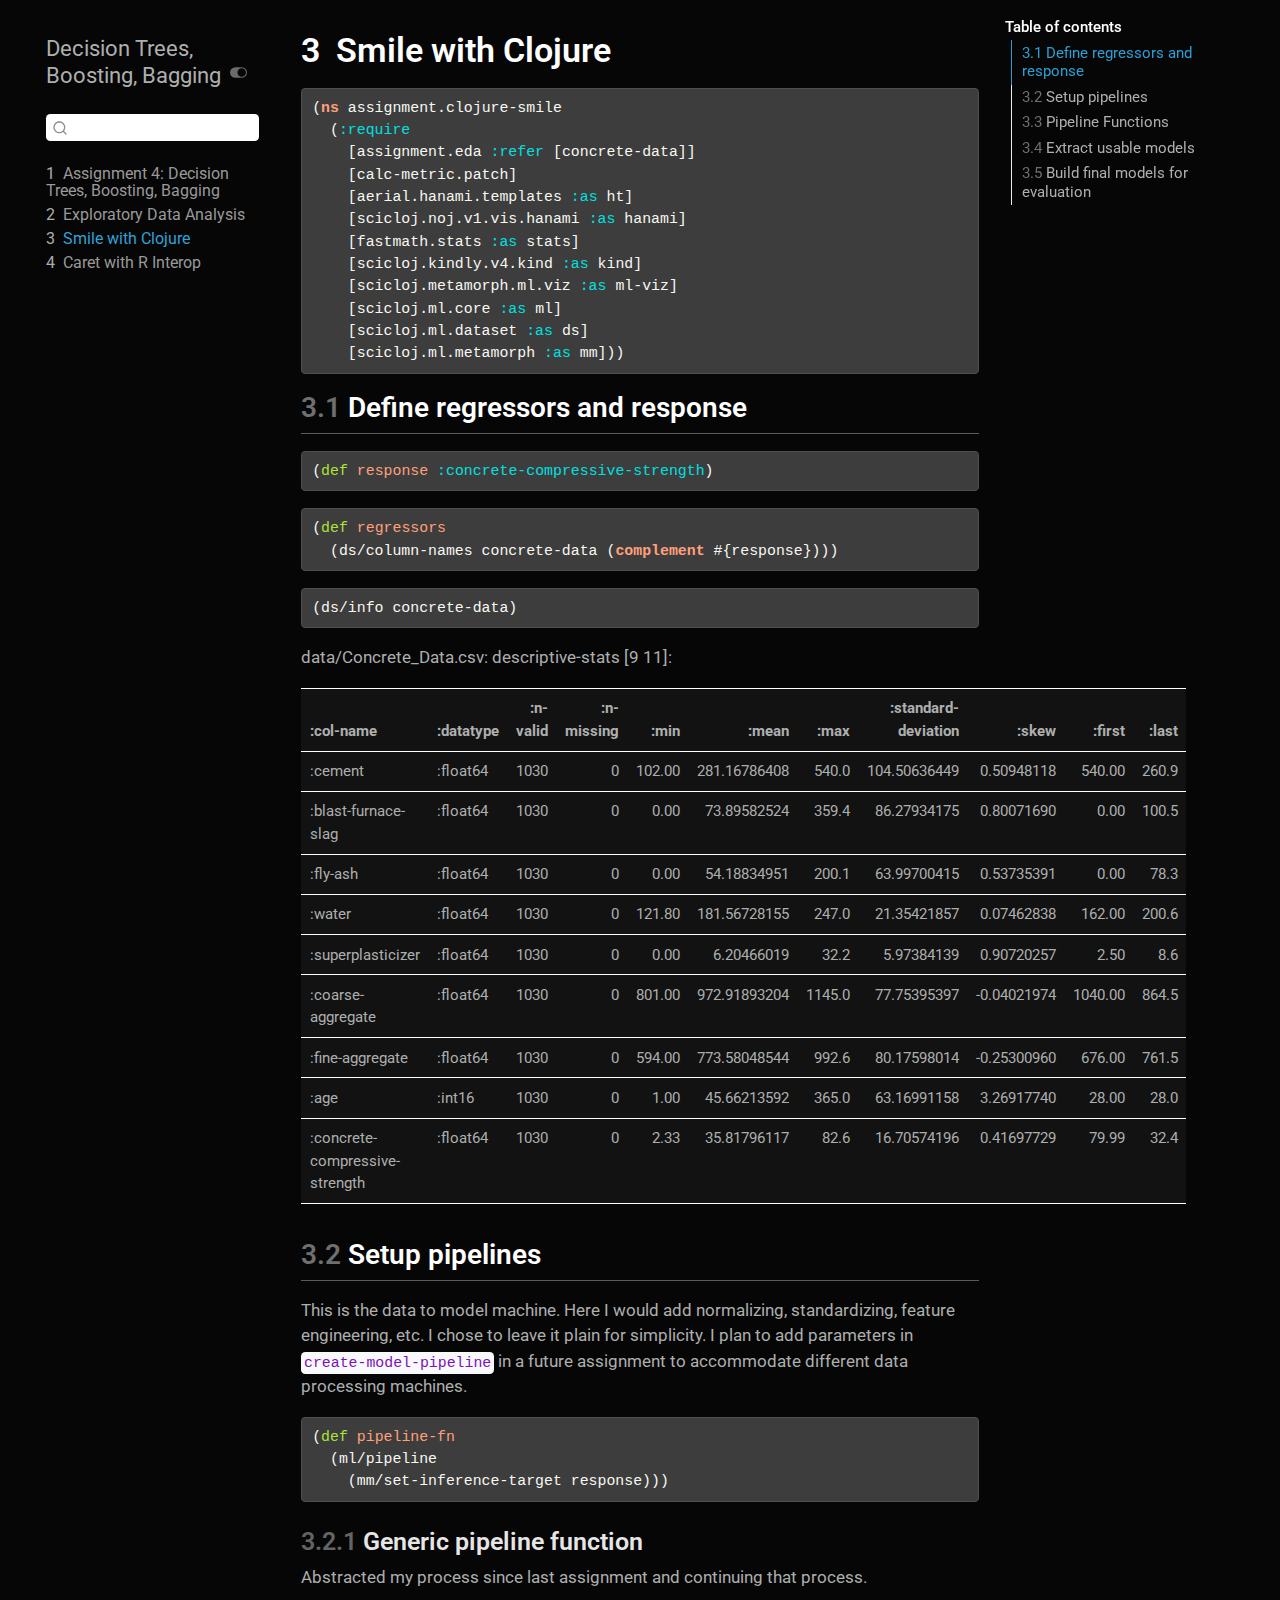
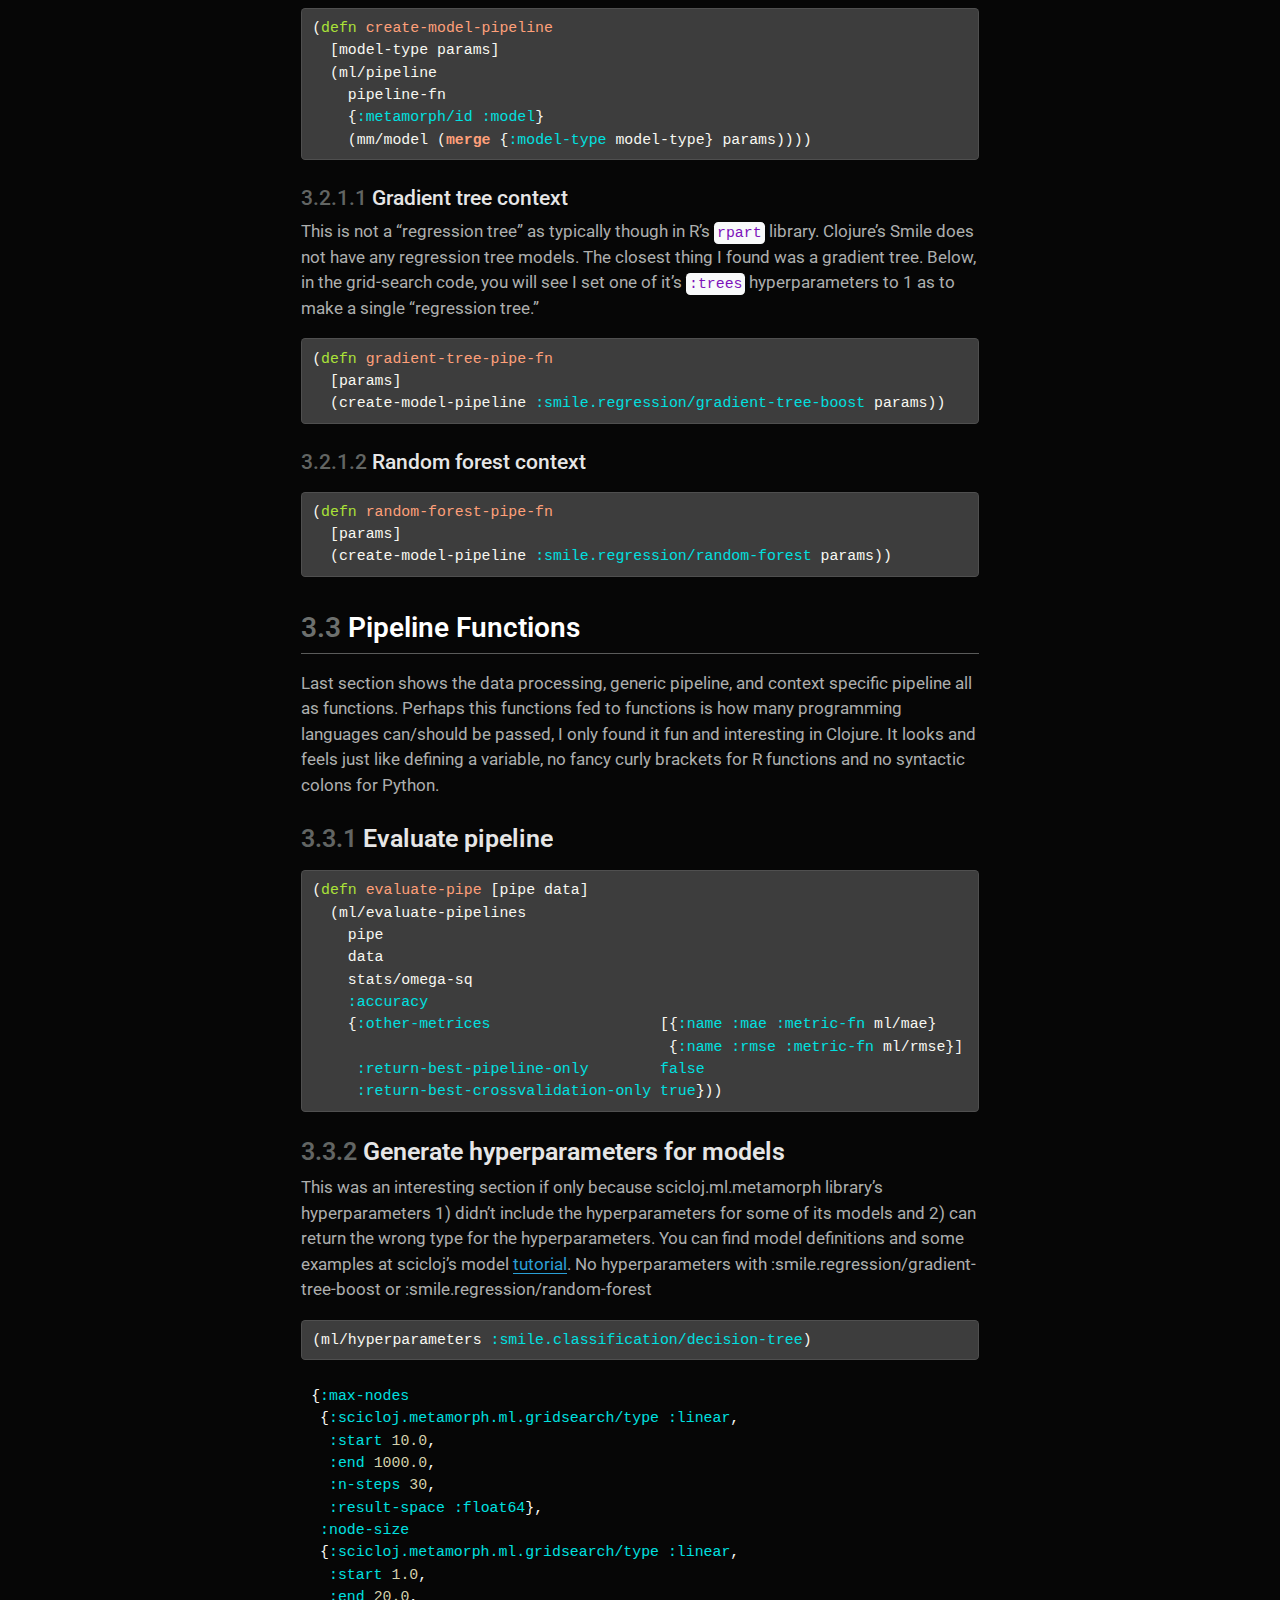
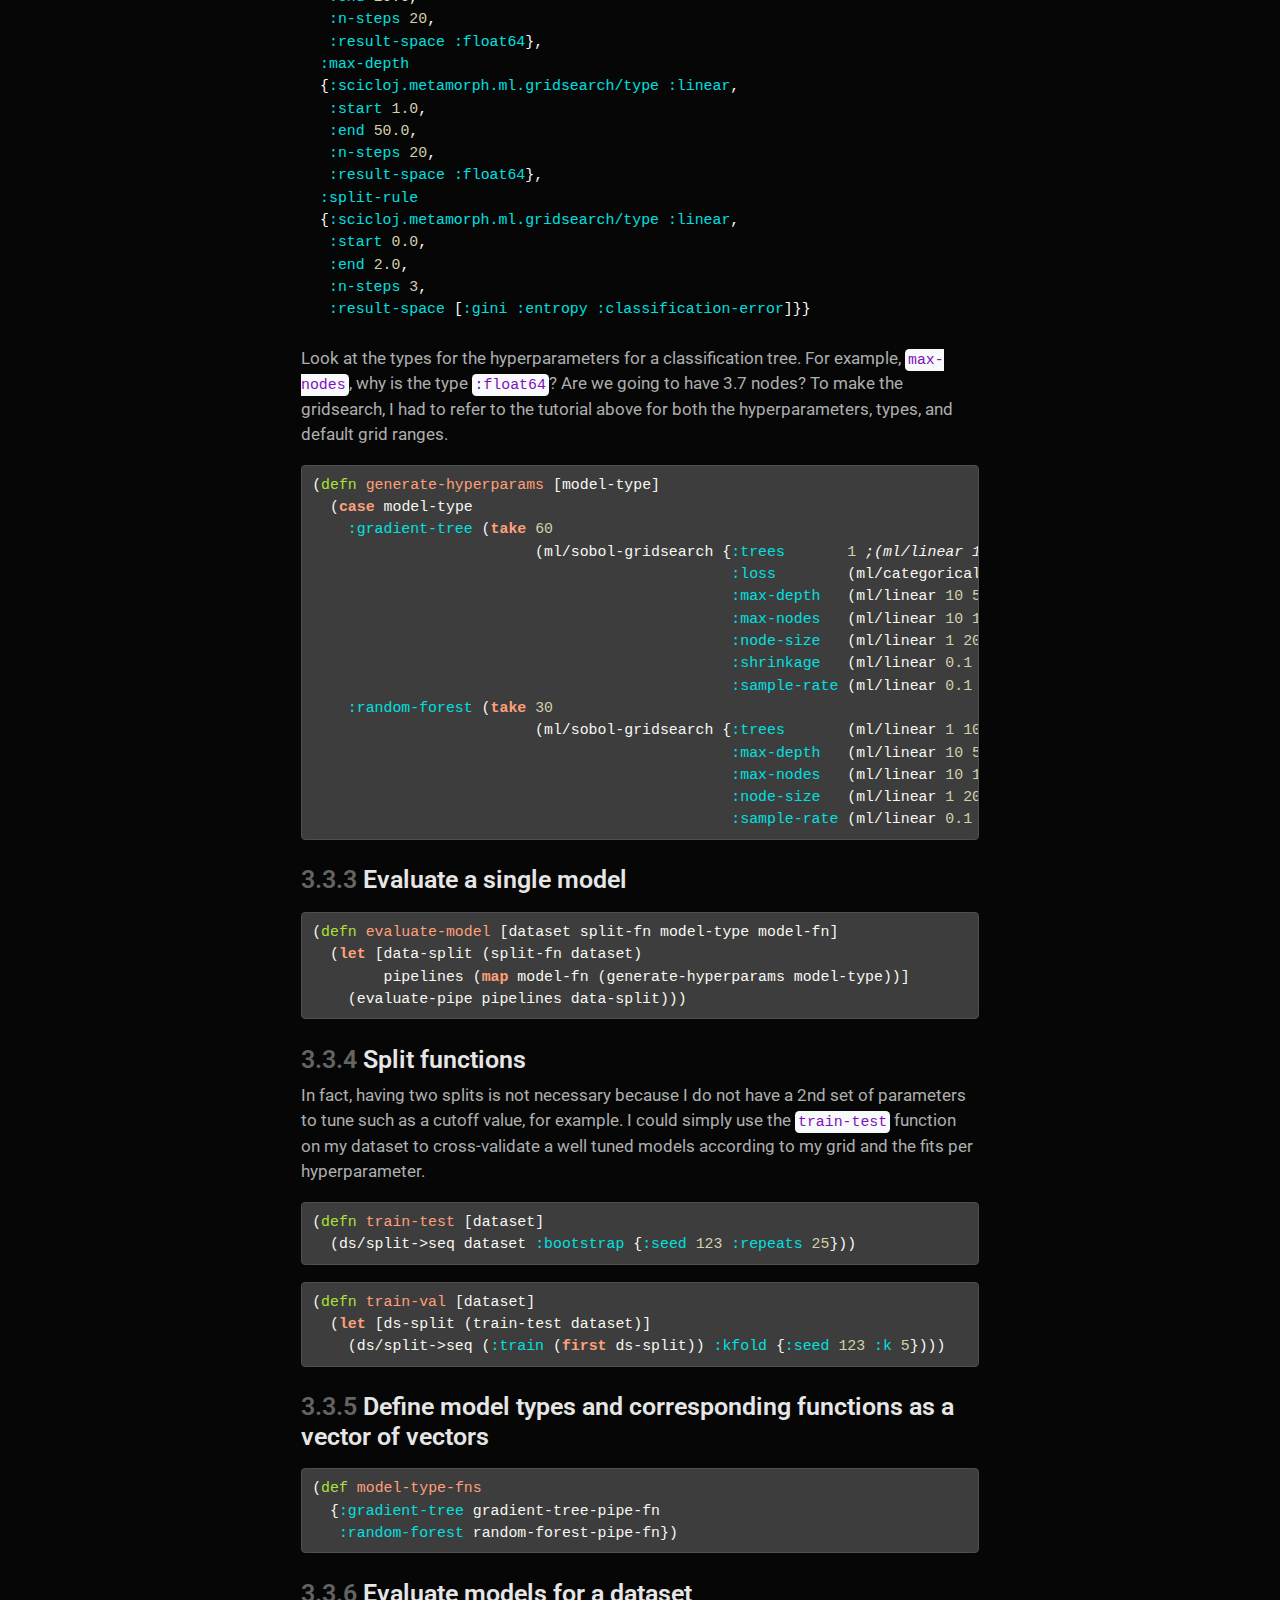
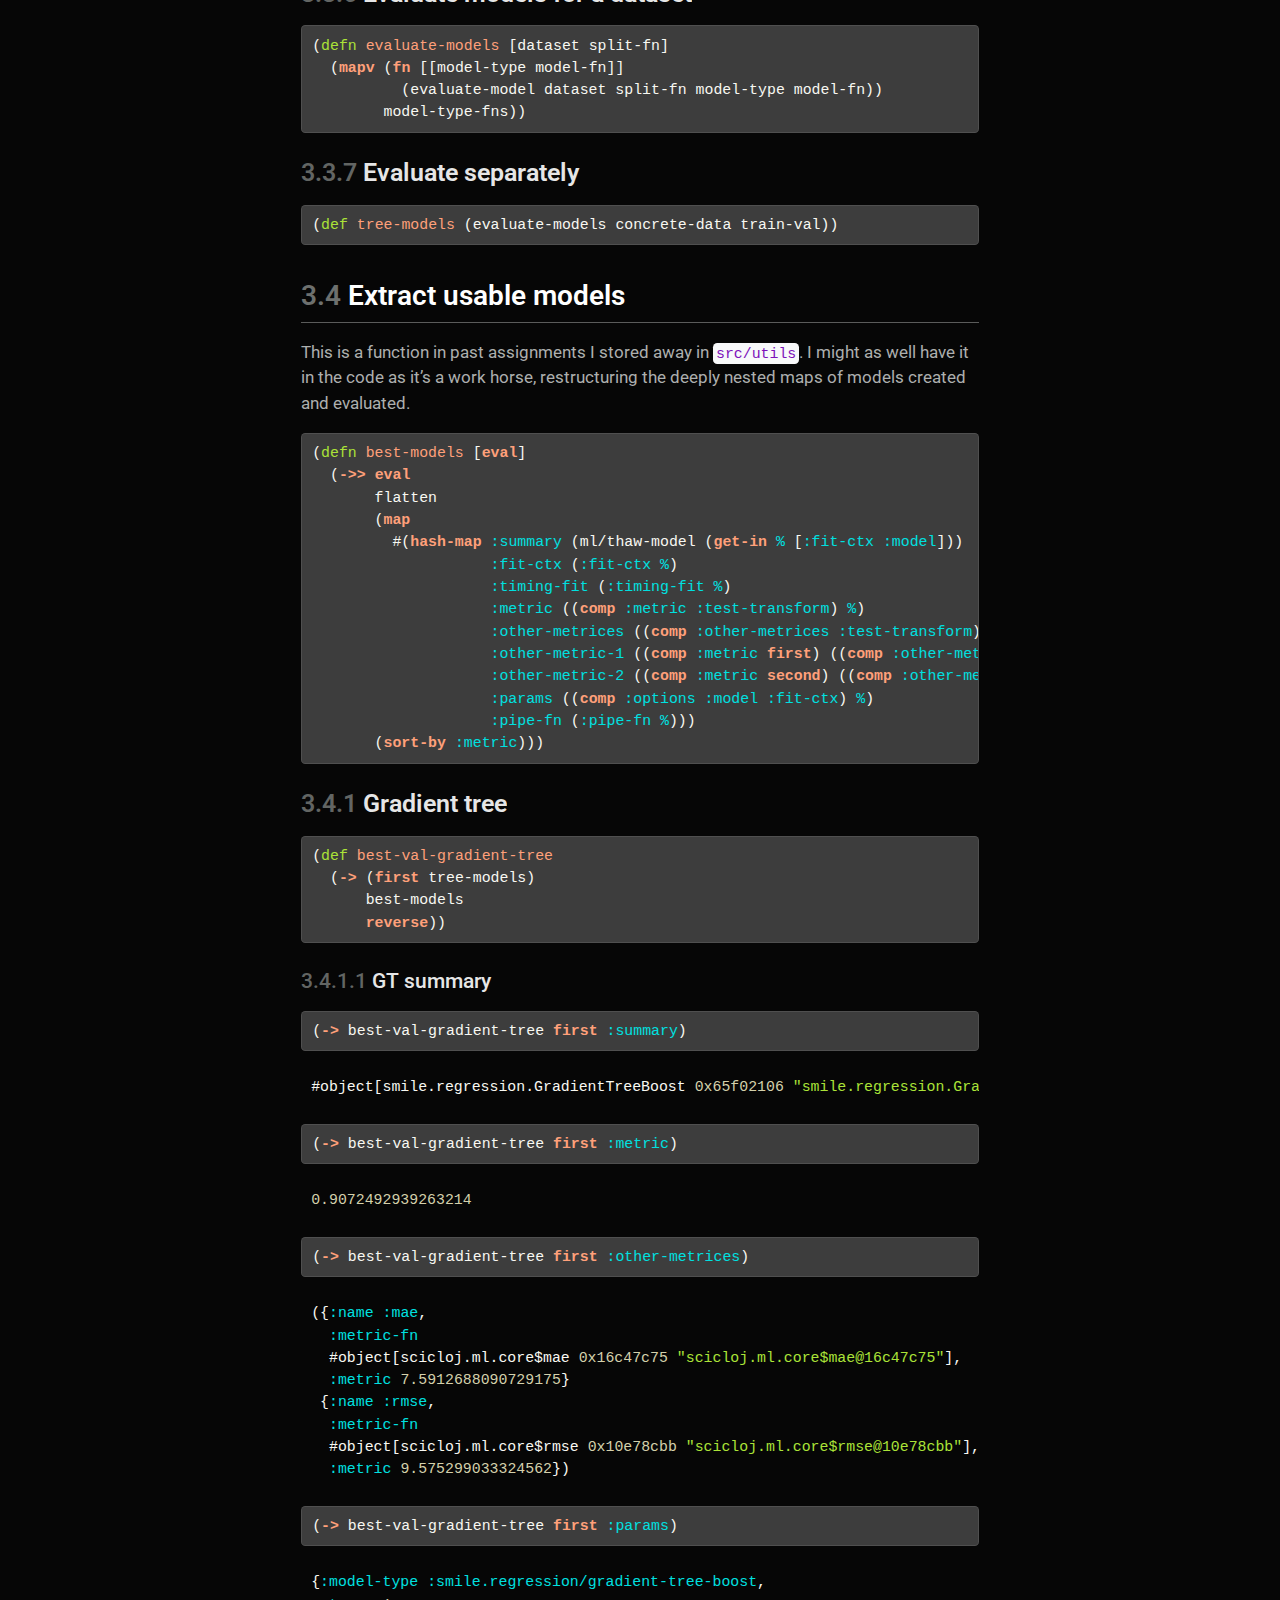
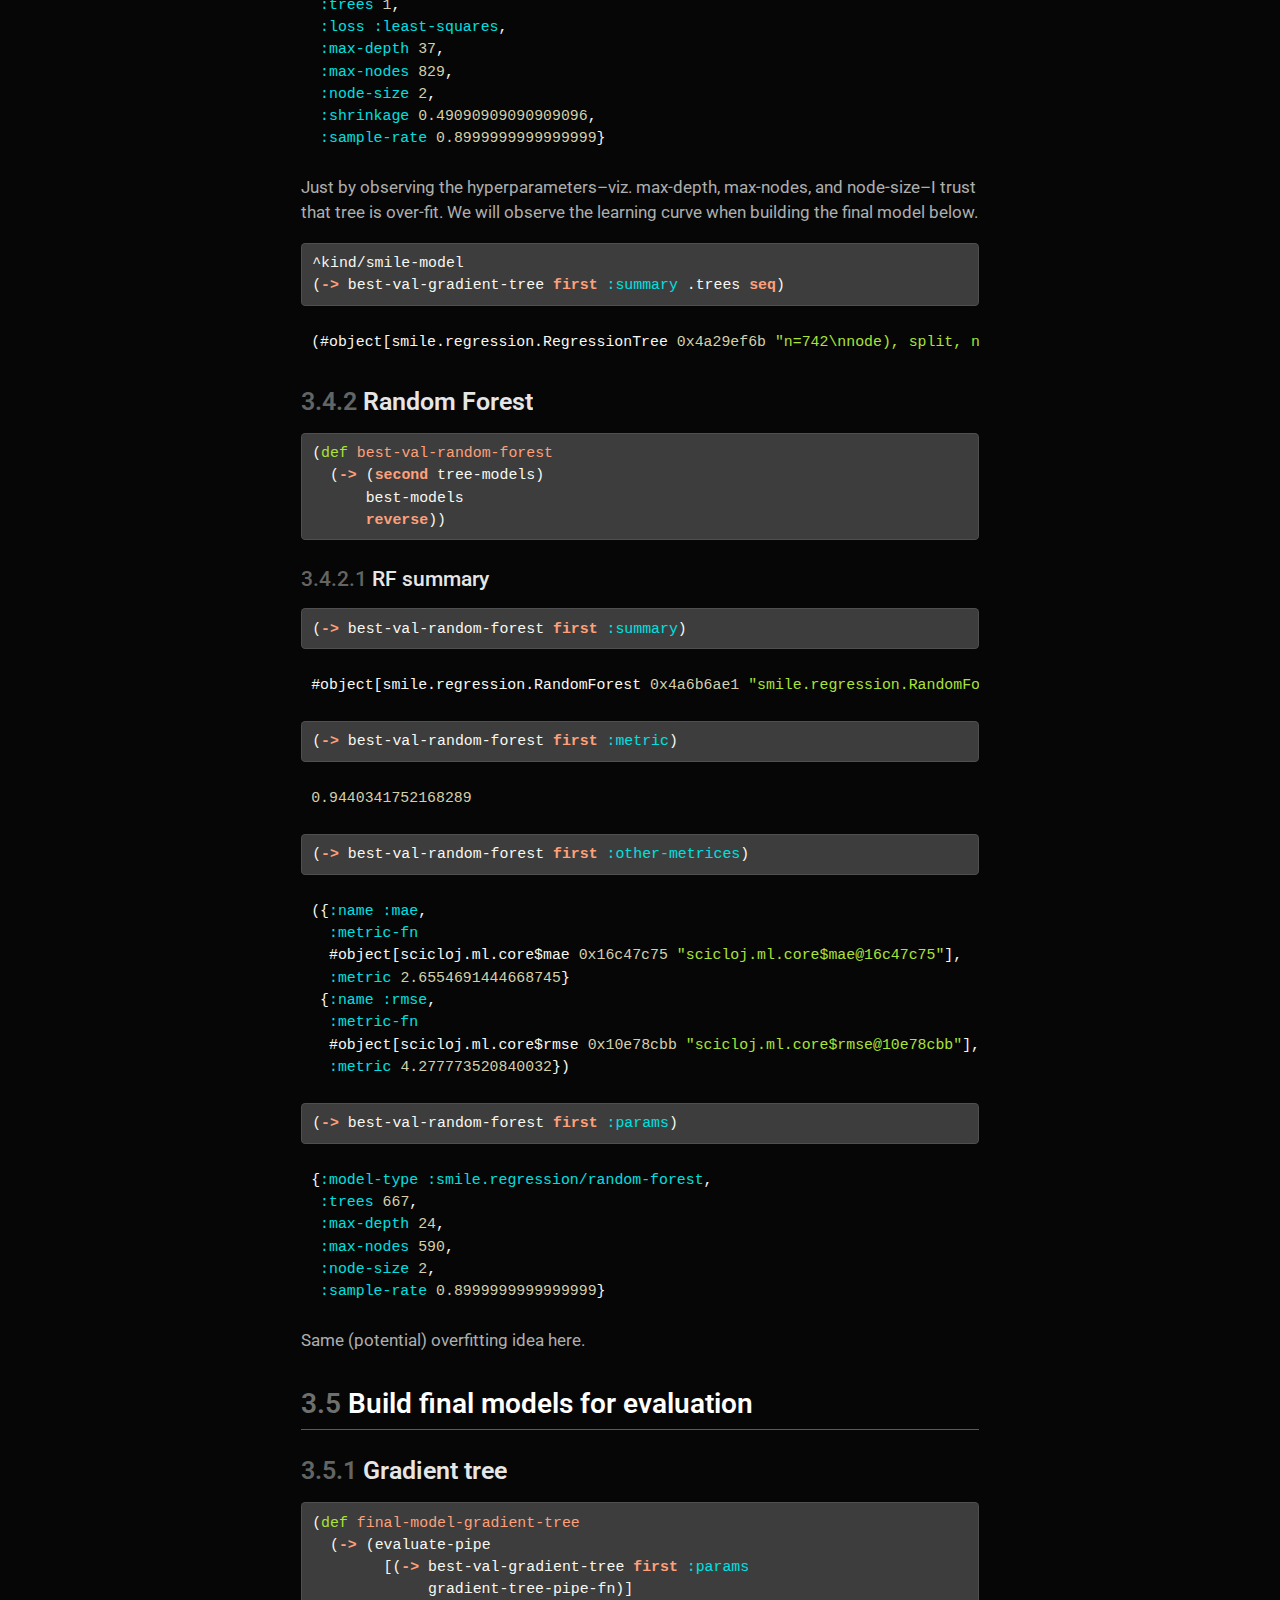
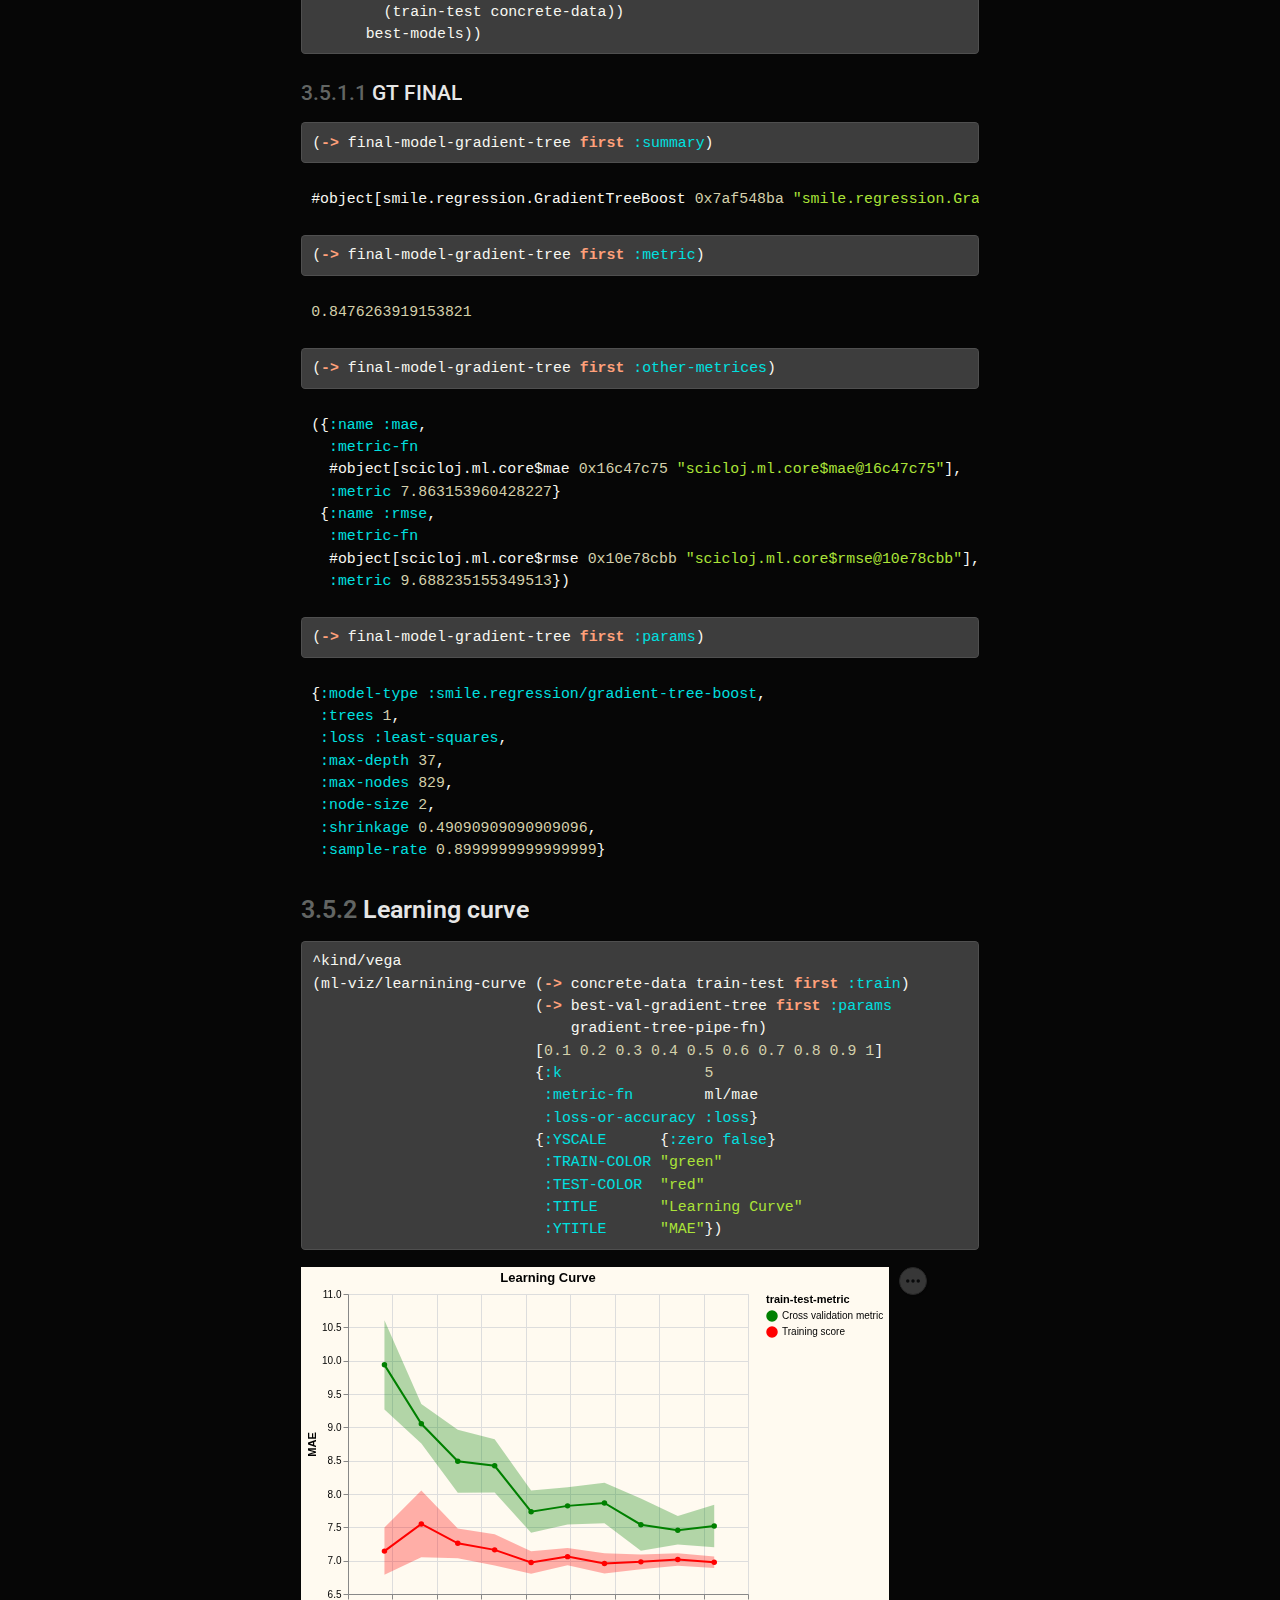
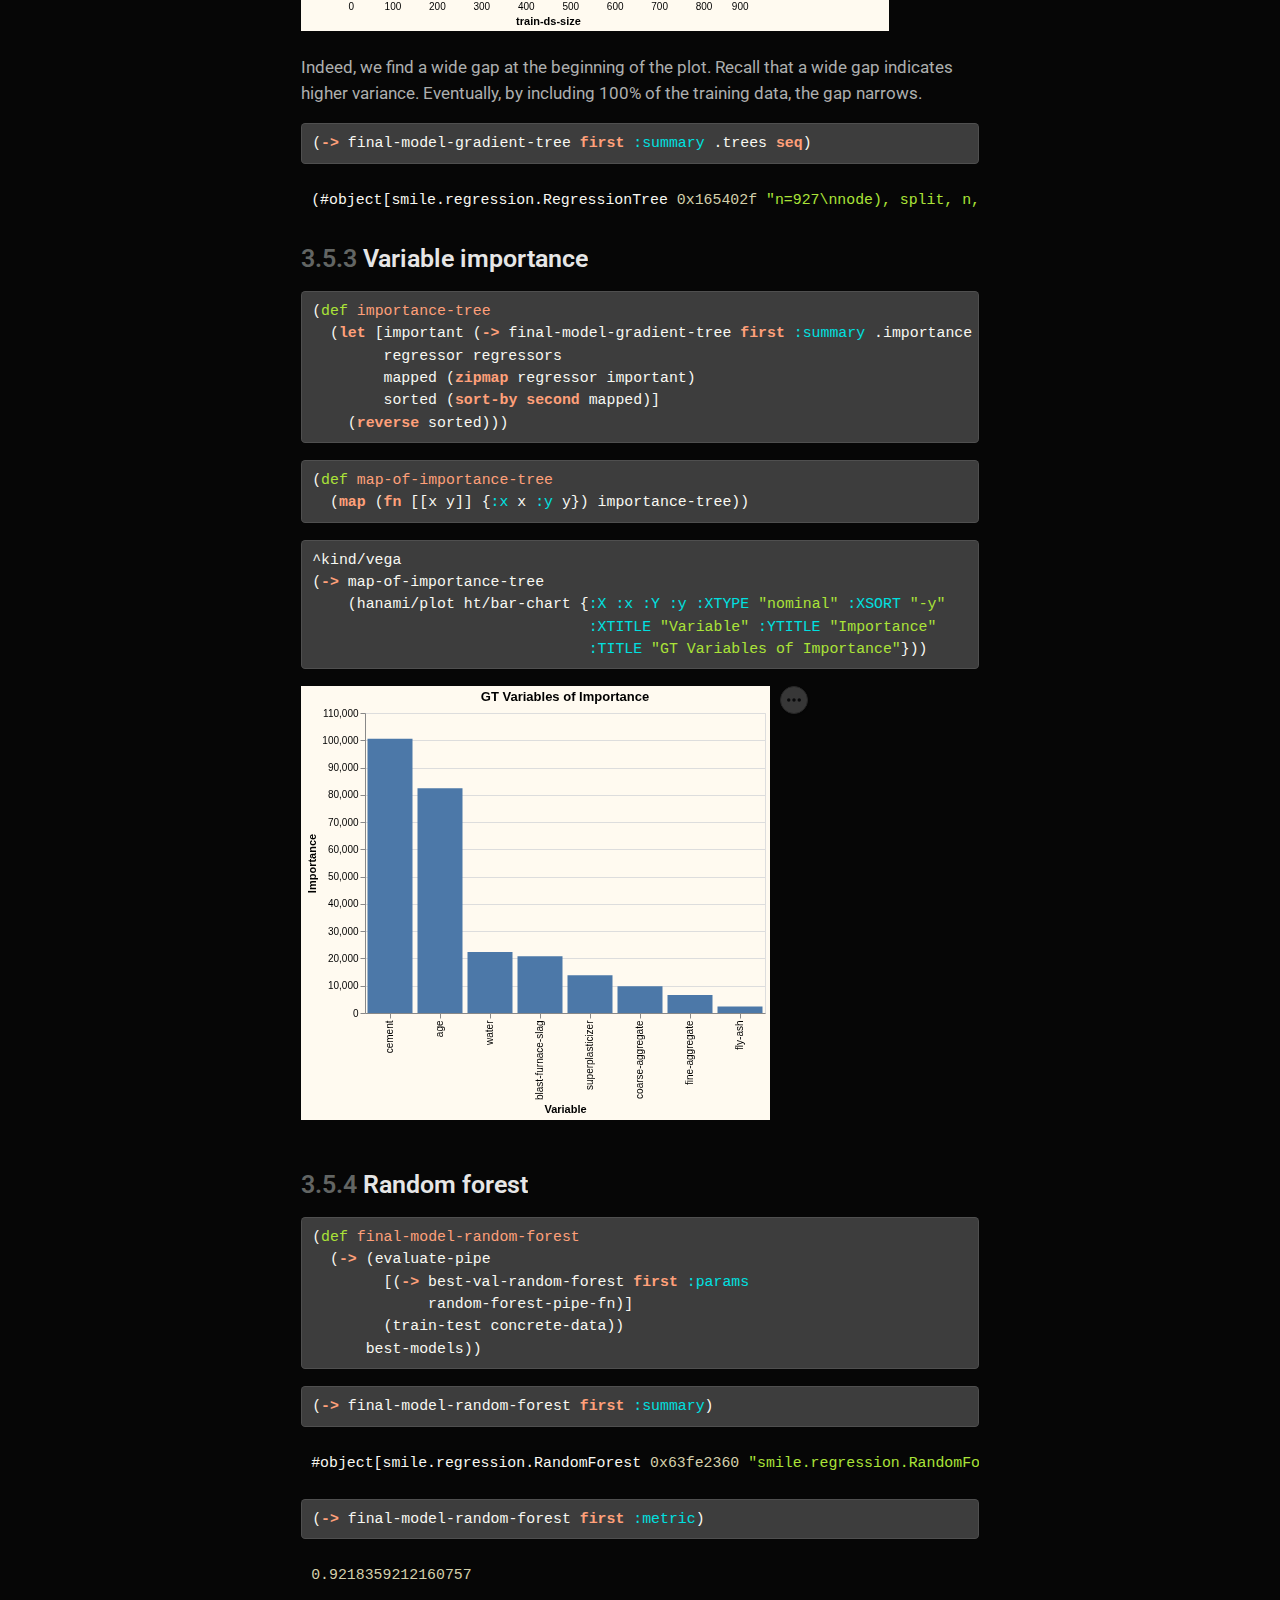
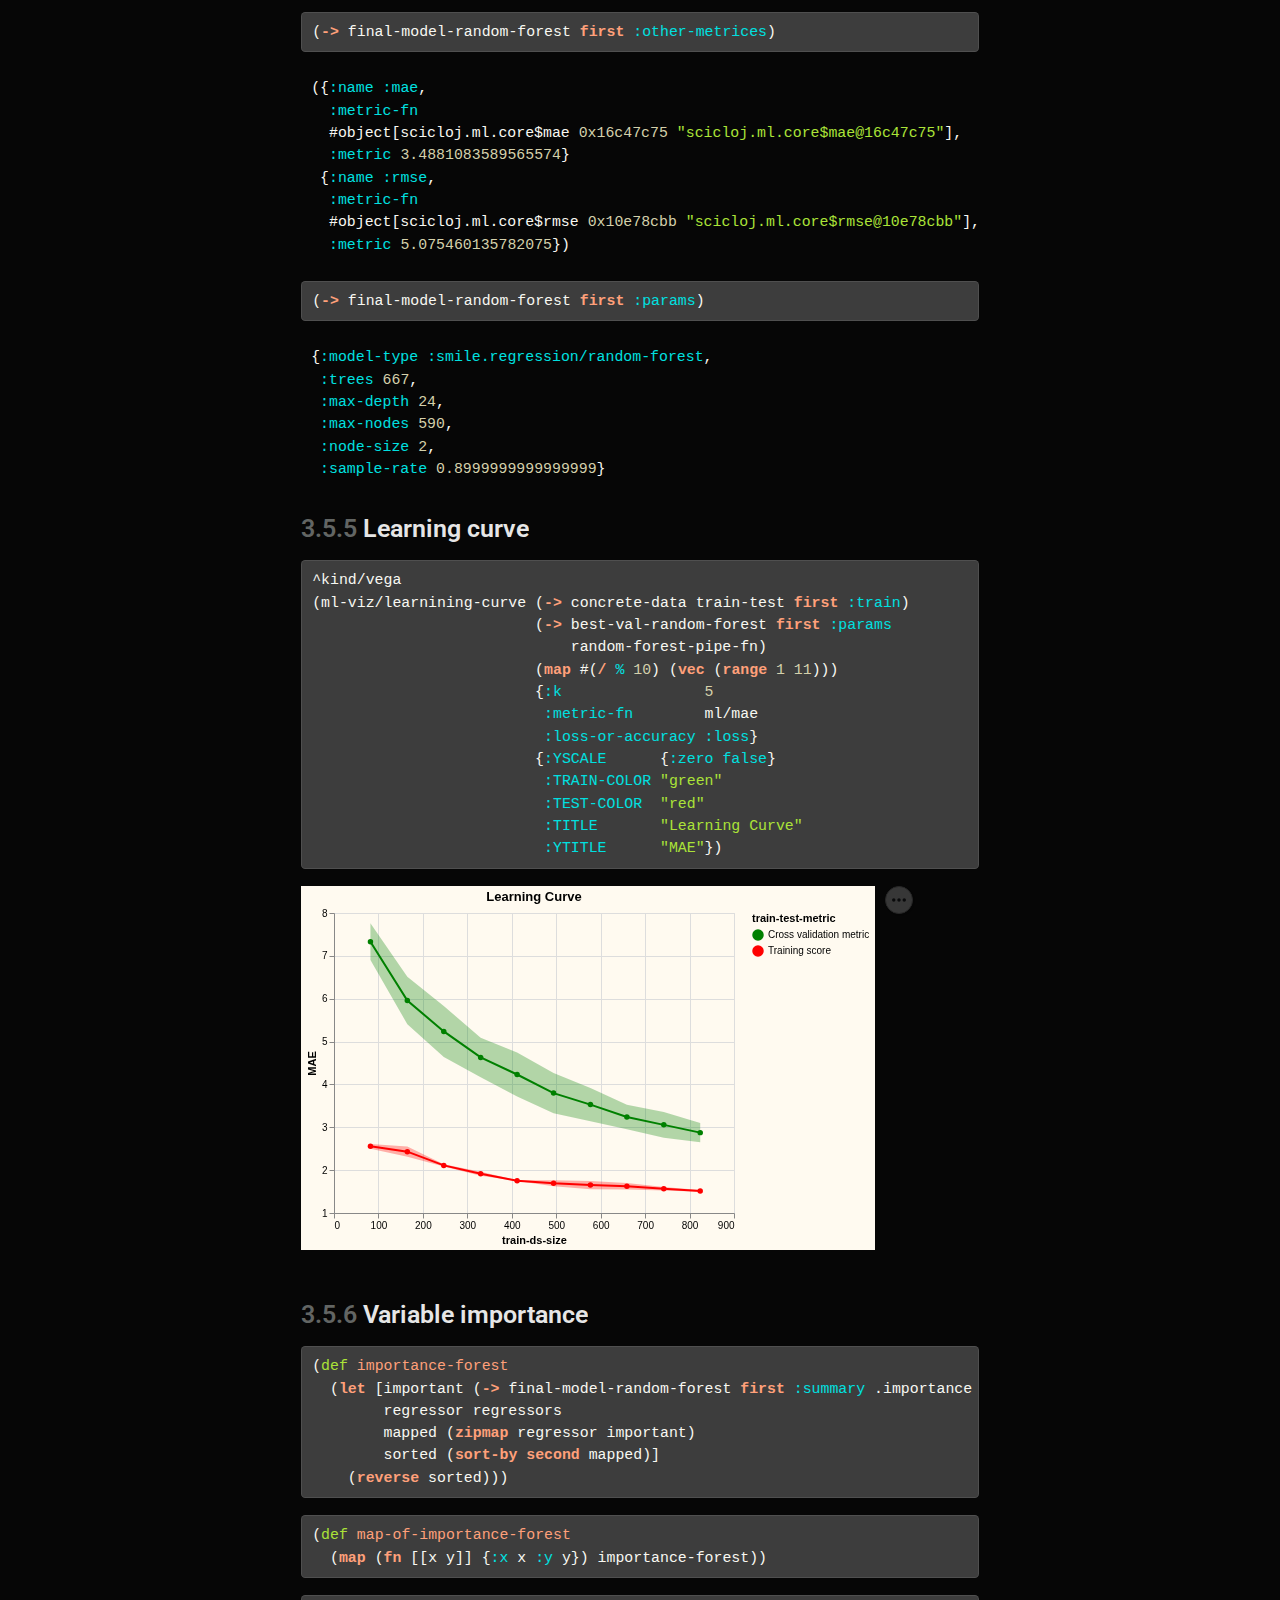
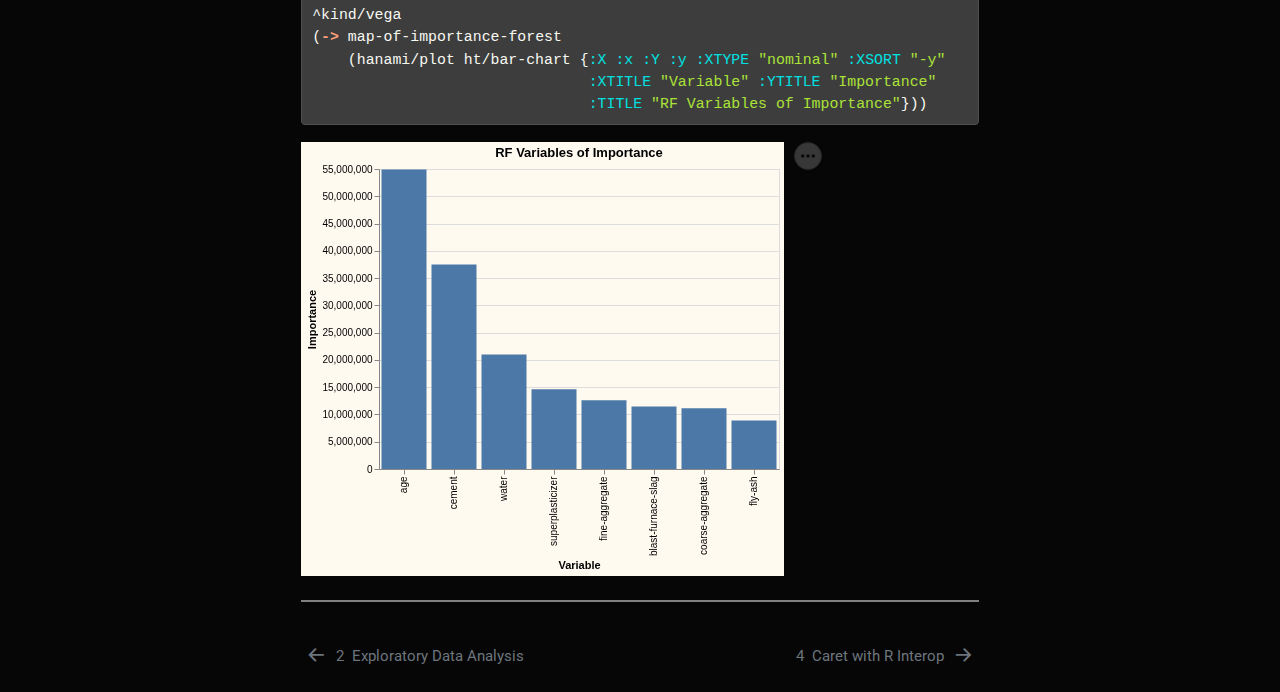
==== commit de0d17b6: "Update assignment.clojure_smile.html" ====
--- a/docs/assignment.clojure_smile.html
+++ b/docs/assignment.clojure_smile.html
@@ -7,7 +7,7 @@
 <meta name="viewport" content="width=device-width, initial-scale=1.0, user-scalable=yes">
 
 
-<title>Linear Discriminate Analysis - 3&nbsp; Smile with Clojure</title>
+<title>Decision Trees, Boosting, Bagging - 3&nbsp; Smile with Clojure</title>
 <style>
 code{white-space: pre-wrap;}
 span.smallcaps{font-variant: small-caps;}
@@ -133,7 +133,7 @@
   <nav id="quarto-sidebar" class="sidebar collapse collapse-horizontal quarto-sidebar-collapse-item sidebar-navigation floating overflow-auto">
     <div class="pt-lg-2 mt-2 text-left sidebar-header">
     <div class="sidebar-title mb-0 py-0">
-      <a href="./">Linear Discriminate Analysis</a> 
+      <a href="./">Decision Trees, Boosting, Bagging</a> 
         <div class="sidebar-tools-main">
   <a href="" class="quarto-color-scheme-toggle quarto-navigation-tool  px-1" onclick="window.quartoToggleColorScheme(); return false;" title="Toggle dark mode"><i class="bi"></i></a>
 </div>
@@ -1483,4 +1483,4 @@
 
 
 
-</body></html>+</body></html>
